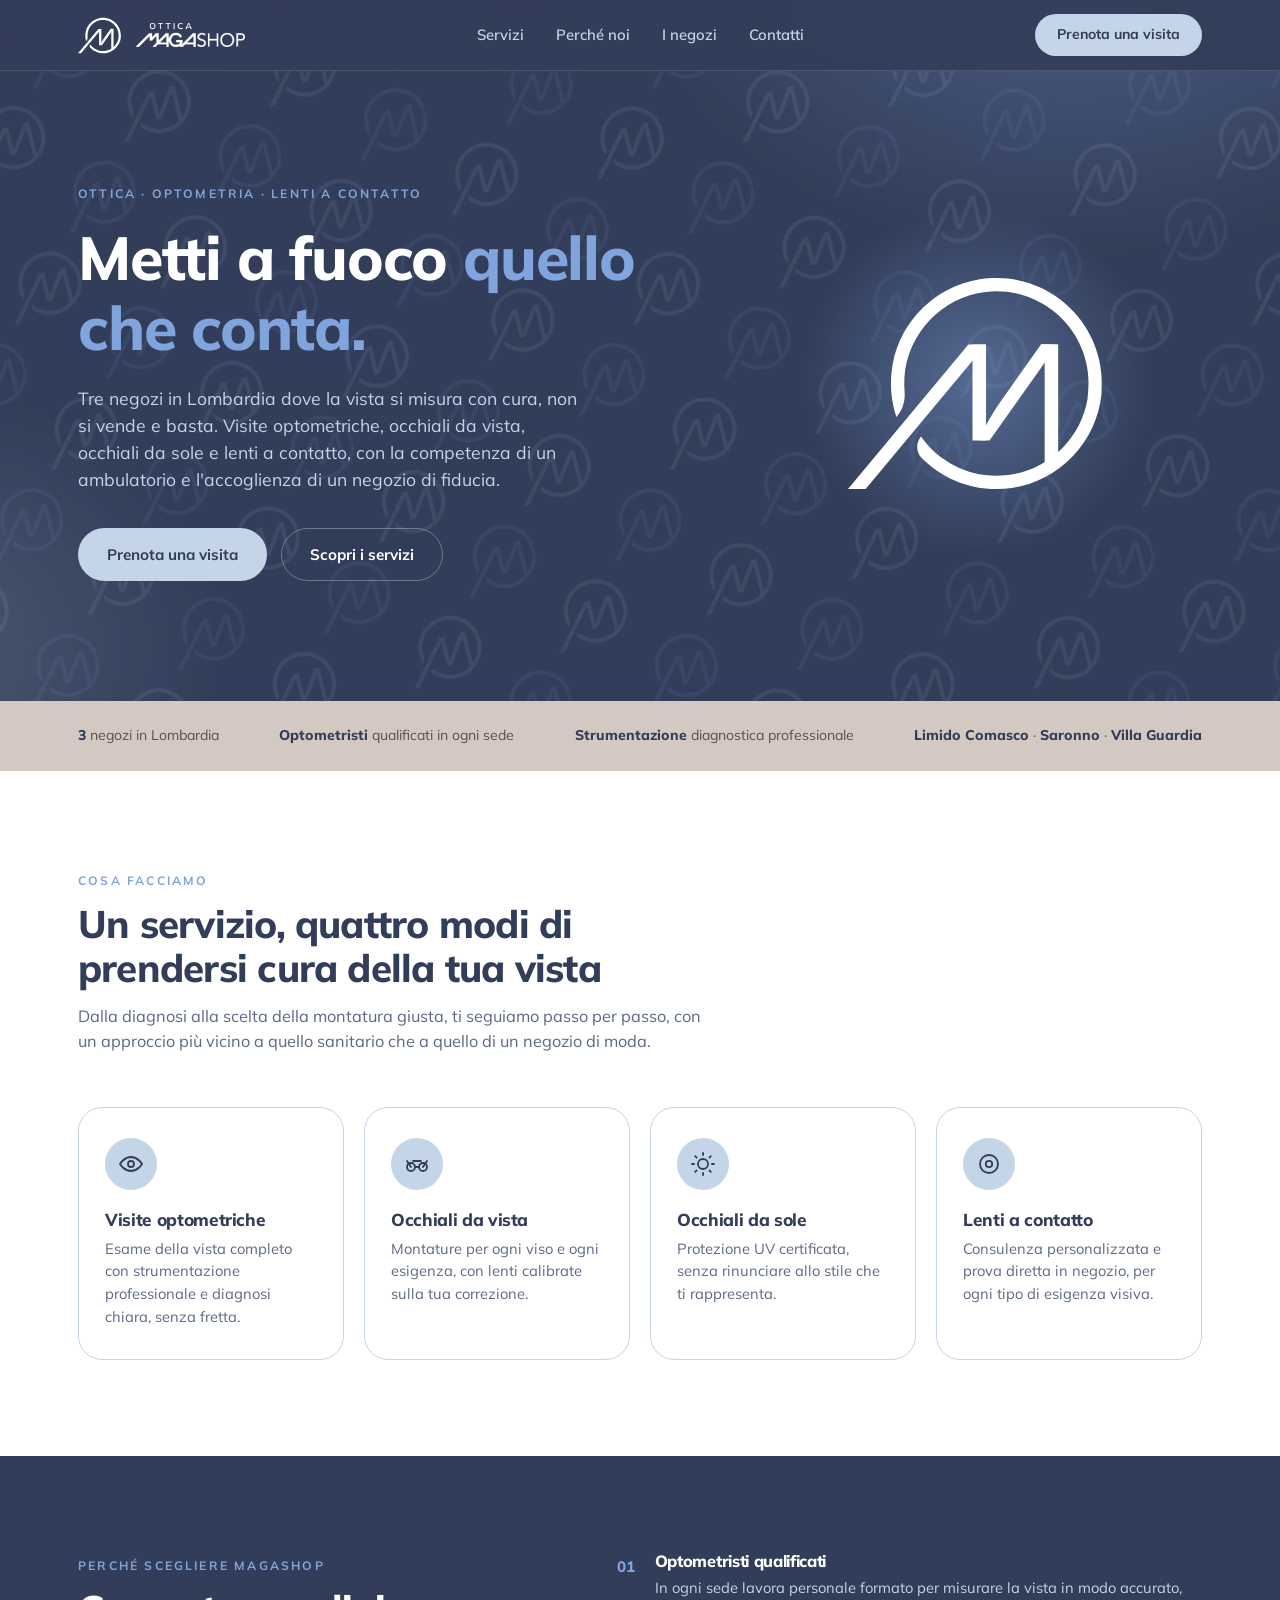
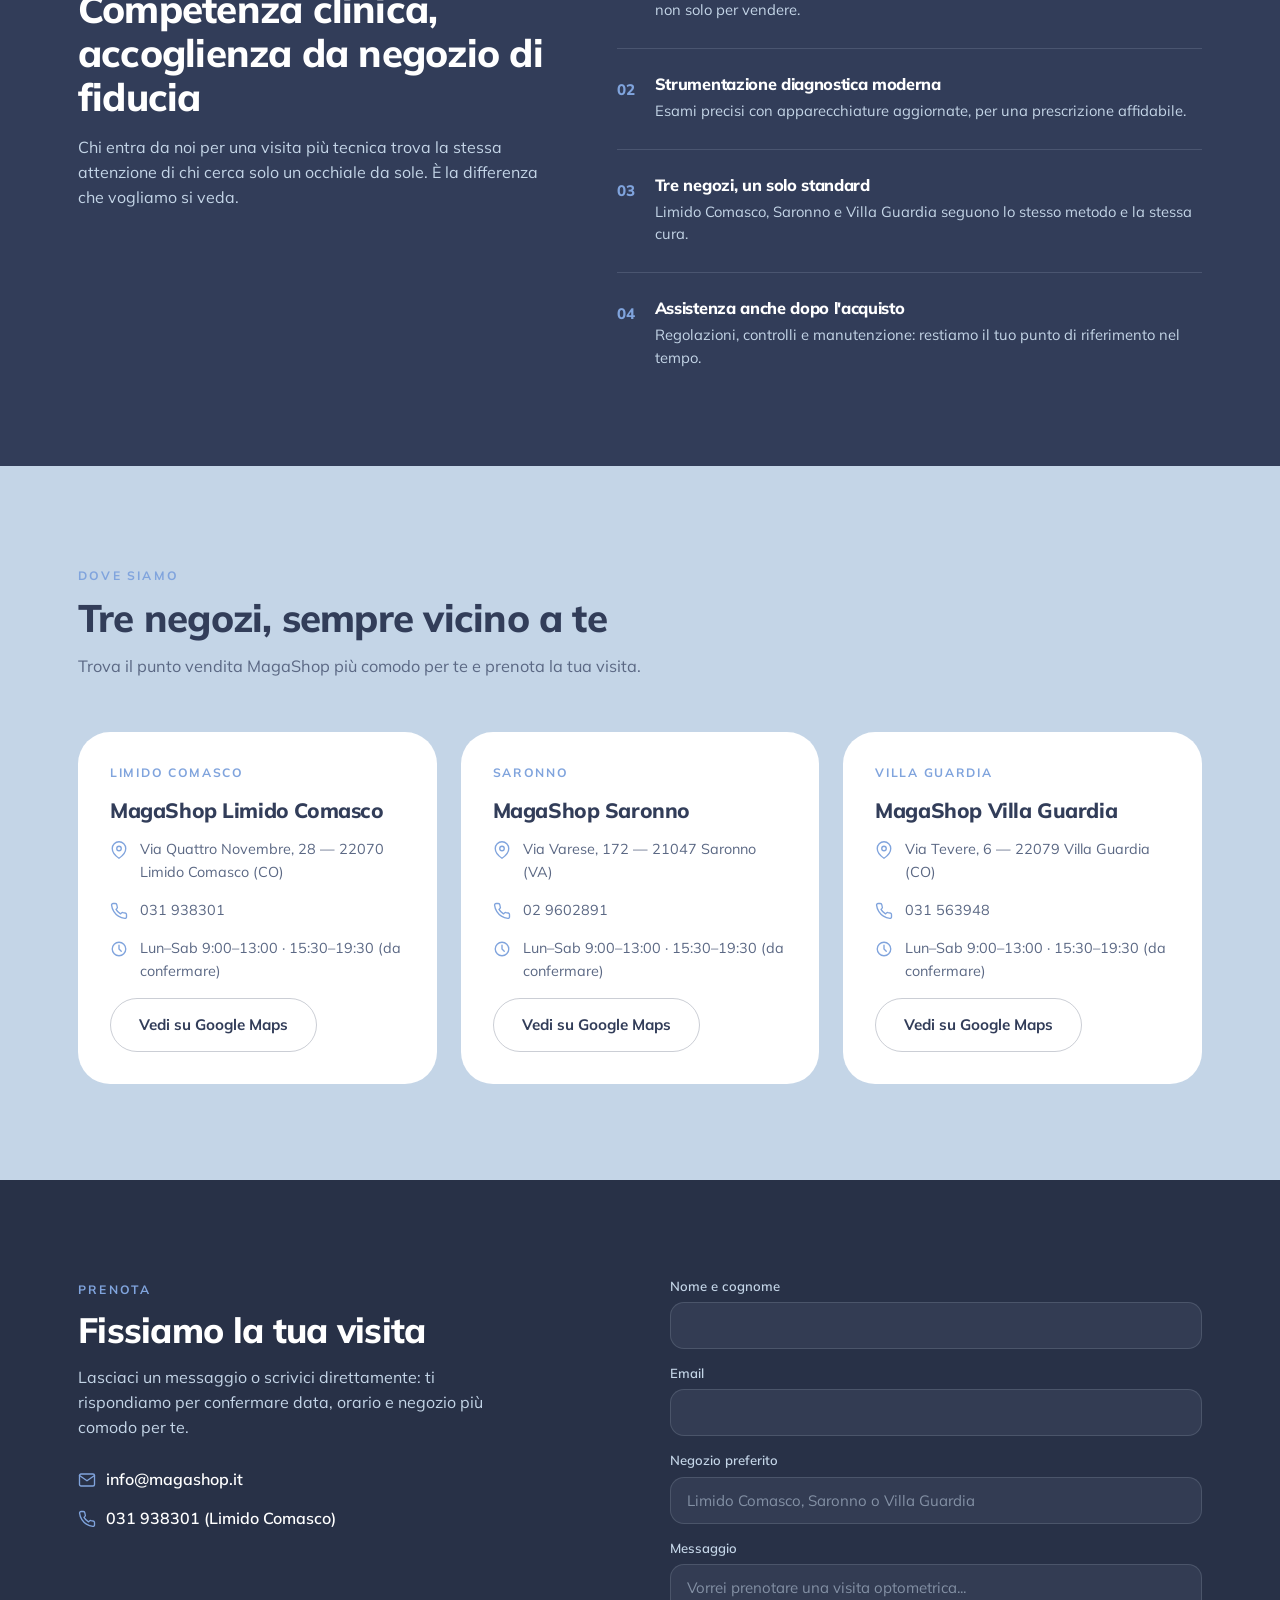
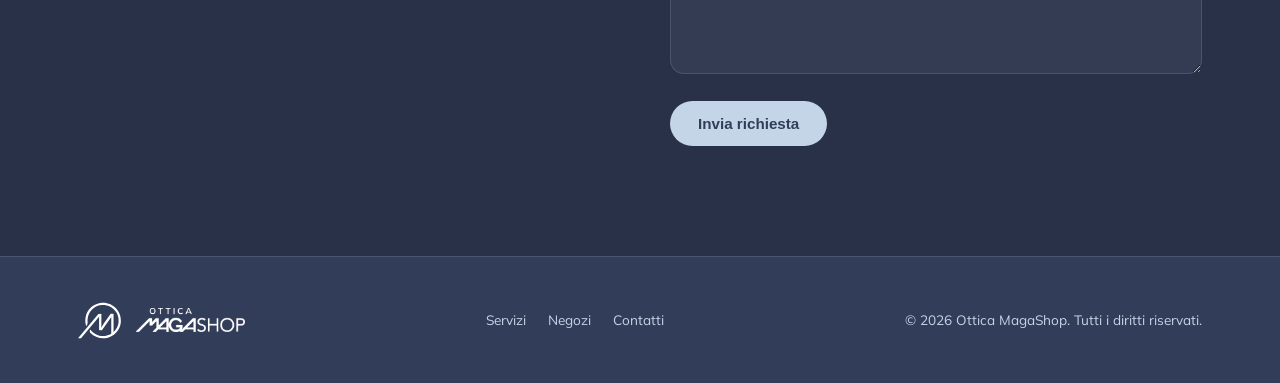
==== index.html @ 23ab65f5 "Correggi i telefoni dei negozi e punta alle schede Google I tre numeri avevano una cifra di troppo i" ====
<!DOCTYPE html>
<html lang="it">
<head>
<meta charset="UTF-8">
<meta name="viewport" content="width=device-width, initial-scale=1.0">
<title>Ottica MagaShop — Visite optometriche, occhiali, lenti a contatto</title>
<meta name="description" content="Ottica MagaShop: visite optometriche, occhiali da vista e da sole, lenti a contatto. Tre negozi in Lombardia — Limido Comasco, Saronno, Villa Guardia.">
<link rel="icon" href="assets/favicon.svg" type="image/svg+xml">
<link rel="preconnect" href="https://fonts.googleapis.com">
<link rel="preconnect" href="https://fonts.gstatic.com" crossorigin>
<link href="https://fonts.googleapis.com/css2?family=Mulish:wght@400;500;600;700;800&display=swap" rel="stylesheet">
<style>
  :root{
    /* Palette di brand — Guidelines Ottica MagaShop */
    --navy: #323D59;        /* R50  G61  B89  */
    --blue: #80A4DD;        /* R128 G164 B221 */
    --blue-soft: #C4D5E7;   /* R196 G213 B231 */
    --sand: #D3C8C2;        /* R211 G200 B194 */
    --lime: #D7F39C;        /* R215 G243 B156 — in palette, oggi non usato nel sito */
    --white: #FFFFFF;

    /* Tinte derivate dal navy, per profondità, bordi e testi secondari */
    --navy-deep: #283147;
    --navy-line: rgba(196,213,231,0.16);
    --ink-soft: #5B6884;

    --radius: 24px;
    --radius-lg: 32px;
    --maxw: 1180px;
    font-size: 16px;
  }
  *{ box-sizing:border-box; margin:0; padding:0; }
  html{ scroll-behavior:smooth; }
  body{
    background: var(--white);
    color: var(--navy);
    font-family:'Mulish', 'Avenir Next', Avenir, sans-serif;
    line-height:1.55;
    -webkit-font-smoothing:antialiased;
  }
  h1,h2,h3,h4{ font-weight:800; letter-spacing:-0.02em; line-height:1.15; }
  a{ color:inherit; text-decoration:none; }
  img{ max-width:100%; display:block; }
  .wrap{ max-width:var(--maxw); margin:0 auto; padding:0 28px; }
  .eyebrow{
    text-transform:uppercase; font-size:0.76rem; letter-spacing:0.18em;
    color:var(--blue); font-weight:700;
  }
  section{ padding:96px 0; }
  @media (max-width:720px){ section{ padding:64px 0; } }

  /* ---------- LOGO ---------- */
  .logo{ display:flex; align-items:center; gap:14px; color:var(--white); }
  .logo .mark{ width:44px; height:38px; flex-shrink:0; }
  .logo .wordmark{ height:24px; width:auto; }
  @media (max-width:520px){
    .logo .mark{ width:36px; height:31px; }
    .logo .wordmark{ height:19px; }
  }

  /* ---------- HEADER ---------- */
  header{
    position:fixed; top:0; left:0; right:0; z-index:50;
    background:rgba(50,61,89,0.92); backdrop-filter:blur(12px);
    border-bottom:1px solid var(--navy-line);
  }
  .nav{ display:flex; align-items:center; justify-content:space-between; gap:20px; padding:14px 28px; max-width:var(--maxw); margin:0 auto; }
  nav.links{ display:flex; gap:32px; }
  nav.links a{ color:var(--blue-soft); font-size:0.93rem; font-weight:600; transition:color .2s; }
  nav.links a:hover{ color:var(--white); }
  .nav-cta{
    background:var(--blue-soft); color:var(--navy); padding:10px 22px; border-radius:999px;
    font-weight:700; font-size:0.88rem; white-space:nowrap;
    transition:transform .15s, background .2s;
  }
  .nav-cta:hover{ background:var(--white); transform:translateY(-1px); }
  @media (max-width:880px){ nav.links{ display:none; } }
  @media (max-width:420px){ .nav-cta{ padding:9px 16px; font-size:0.82rem; } }

  /* ---------- HERO ---------- */
  .hero{
    background:
      radial-gradient(ellipse 720px 520px at 84% -10%, rgba(128,164,221,0.35), transparent 62%),
      radial-gradient(ellipse 520px 420px at -8% 92%, rgba(196,213,231,0.18), transparent 62%),
      var(--navy);
    color:var(--white);
    padding:180px 0 120px;
    position:relative;
    overflow:hidden;
  }
  /* pattern del marchio, come da tavola "Immagine coordinata" */
  .hero-pattern{
    position:absolute; inset:-20%; width:140%; height:140%;
    opacity:0.09; pointer-events:none;
  }
  .hero .wrap{ position:relative; z-index:2; }
  .hero-grid{ display:grid; grid-template-columns:1.1fr 0.8fr; gap:60px; align-items:center; }
  @media (max-width:900px){ .hero-grid{ grid-template-columns:1fr; } }
  .hero h1{
    font-size:clamp(2.4rem, 5vw, 3.8rem);
    margin:18px 0 22px;
    filter: blur(9px); opacity:0;
    animation: focusIn 1.35s cubic-bezier(.2,.7,.3,1) forwards;
    animation-delay:.15s;
  }
  .hero h1 em{ color:var(--blue); font-style:normal; }
  @keyframes focusIn{
    0%{ filter:blur(9px); opacity:0; transform:translateY(8px); }
    100%{ filter:blur(0); opacity:1; transform:translateY(0); }
  }
  .hero p.lead{
    color:var(--blue-soft); font-size:1.1rem; max-width:46ch; margin-bottom:34px;
    opacity:0; animation:riseIn .8s ease forwards; animation-delay:.9s;
  }
  .hero-actions{ display:flex; gap:14px; flex-wrap:wrap; opacity:0; animation:riseIn .8s ease forwards; animation-delay:1.1s; }
  @keyframes riseIn{ from{opacity:0; transform:translateY(10px);} to{opacity:1; transform:translateY(0);} }
  .btn{
    display:inline-flex; align-items:center; justify-content:center; gap:8px;
    padding:14px 28px; border-radius:999px; font-weight:700; font-size:0.95rem;
    transition:transform .15s, background .2s, border-color .2s, color .2s;
    border:1px solid transparent; cursor:pointer;
  }
  .btn-primary{ background:var(--blue-soft); color:var(--navy); }
  .btn-primary:hover{ background:var(--white); transform:translateY(-2px); }
  .btn-ghost{ border-color:rgba(196,213,231,0.4); color:var(--white); }
  .btn-ghost:hover{ border-color:var(--blue-soft); color:var(--blue-soft); }
  .btn-navy{ border-color:rgba(50,61,89,0.25); color:var(--navy); }
  .btn-navy:hover{ background:var(--navy); border-color:var(--navy); color:var(--white); }

  /* marchio decorativo dell'hero: nessun effetto sul logo, il bagliore sta dietro */
  .hero-mark{ position:relative; display:flex; align-items:center; justify-content:center; }
  .hero-mark::before{
    content:''; position:absolute; width:82%; aspect-ratio:1; border-radius:50%;
    background:radial-gradient(circle, rgba(128,164,221,0.45), transparent 68%);
  }
  .hero-mark .mark{ position:relative; width:64%; max-width:260px; height:auto; color:var(--white); }
  @media (max-width:900px){ .hero-mark{ display:none; } }

  /* ---------- TRUST STRIP ---------- */
  .trust-strip{ background:var(--sand); color:var(--navy); padding:24px 0; }
  .trust-strip .wrap{ display:flex; flex-wrap:wrap; gap:28px; justify-content:space-between; font-size:0.88rem; color:#5A5049; }
  .trust-strip strong{ color:var(--navy); font-weight:800; }

  /* ---------- SERVIZI ---------- */
  .servizi{ background:var(--white); }
  .section-head{ max-width:640px; margin-bottom:52px; }
  .section-head h2{ font-size:clamp(1.8rem,3vw,2.4rem); margin-top:10px; }
  .section-head p{ color:var(--ink-soft); margin-top:14px; font-size:1.02rem; }
  .card-grid{ display:grid; grid-template-columns:repeat(4,1fr); gap:20px; }
  @media (max-width:980px){ .card-grid{ grid-template-columns:repeat(2,1fr); } }
  @media (max-width:560px){ .card-grid{ grid-template-columns:1fr; } }
  .service-card{
    background:var(--white); border:1px solid var(--blue-soft); border-radius:var(--radius);
    padding:30px 26px; transition:transform .2s, box-shadow .2s, border-color .2s;
  }
  .service-card:hover{ transform:translateY(-4px); box-shadow:0 22px 44px -22px rgba(50,61,89,0.35); border-color:var(--blue); }
  .service-icon{
    width:52px; height:52px; border-radius:999px; background:var(--blue-soft);
    display:flex; align-items:center; justify-content:center; margin-bottom:20px;
  }
  .service-icon svg{ width:24px; height:24px; stroke:var(--navy); }
  .service-card h3{ font-size:1.08rem; margin-bottom:8px; }
  .service-card p{ font-size:0.92rem; color:var(--ink-soft); }

  /* ---------- PERCHÉ NOI ---------- */
  .perche{ background:var(--navy); color:var(--white); }
  .perche-grid{ display:grid; grid-template-columns:0.9fr 1.1fr; gap:60px; align-items:start; }
  @media (max-width:900px){ .perche-grid{ grid-template-columns:1fr; gap:40px; } }
  .perche h2{ font-size:clamp(1.8rem,3vw,2.4rem); margin-top:10px; }
  .perche .intro p{ color:var(--blue-soft); margin-top:16px; max-width:46ch; }
  .point-list{ display:flex; flex-direction:column; gap:26px; }
  .point{ display:flex; gap:20px; align-items:flex-start; padding-bottom:26px; border-bottom:1px solid var(--navy-line); }
  .point:last-child{ border-bottom:none; padding-bottom:0; }
  .point-num{ color:var(--blue); font-weight:800; font-size:0.95rem; padding-top:3px; }
  .point h4{ font-size:1.02rem; margin-bottom:6px; }
  .point p{ color:var(--blue-soft); font-size:0.92rem; }

  /* ---------- NEGOZI ---------- */
  .negozi{ background:var(--blue-soft); }
  .store-grid{ display:grid; grid-template-columns:repeat(3,1fr); gap:24px; }
  @media (max-width:940px){ .store-grid{ grid-template-columns:1fr; } }
  .store-card{
    background:var(--white); border-radius:var(--radius-lg);
    padding:32px; display:flex; flex-direction:column; gap:16px;
  }
  .store-card .tag{ color:var(--blue); font-size:0.76rem; text-transform:uppercase; letter-spacing:0.14em; font-weight:700; }
  .store-card h3{ font-size:1.3rem; }
  .store-line{ display:flex; gap:12px; font-size:0.9rem; color:var(--ink-soft); }
  .store-line svg{ width:18px; height:18px; stroke:var(--blue); flex-shrink:0; margin-top:3px; }
  .store-line a{ transition:color .2s; }
  .store-line a:hover{ color:var(--navy); }
  .store-card .btn{ margin-top:auto; align-self:flex-start; }

  /* ---------- CONTATTI ---------- */
  .contatti{ background:var(--navy-deep); color:var(--white); }
  .contatti-grid{ display:grid; grid-template-columns:1fr 1fr; gap:60px; align-items:start; }
  @media (max-width:900px){ .contatti-grid{ grid-template-columns:1fr; gap:40px; } }
  .contatti h2{ font-size:clamp(1.8rem,3vw,2.2rem); margin-top:10px; }
  .contatti p.lead{ color:var(--blue-soft); margin-top:14px; max-width:44ch; }
  .contact-info{ margin-top:28px; display:flex; flex-direction:column; gap:14px; }
  .contact-info a{ color:var(--white); font-weight:600; display:flex; gap:10px; align-items:center; transition:color .2s; }
  .contact-info a:hover{ color:var(--blue); }
  .contact-info svg{ width:18px; height:18px; stroke:var(--blue); flex-shrink:0; }
  form{ display:flex; flex-direction:column; gap:14px; }
  .field label{ display:block; font-size:0.82rem; color:var(--blue-soft); margin-bottom:6px; font-weight:600; }
  .field input, .field textarea{
    width:100%; background:rgba(196,213,231,0.07); border:1px solid var(--navy-line); color:var(--white);
    padding:13px 16px; border-radius:14px; font-family:inherit; font-size:0.94rem;
  }
  .field input::placeholder, .field textarea::placeholder{ color:rgba(196,213,231,0.55); }
  .field input:focus, .field textarea:focus{ outline:2px solid var(--blue); outline-offset:1px; border-color:transparent; }
  .field textarea{ resize:vertical; min-height:110px; }
  form .btn-primary{ margin-top:6px; align-self:flex-start; border:none; }
  .form-msg{ font-size:0.85rem; color:var(--blue-soft); font-weight:600; }

  /* ---------- FOOTER ---------- */
  footer{ background:var(--navy); color:var(--blue-soft); padding:44px 0; border-top:1px solid var(--navy-line); }
  .foot-grid{ display:flex; flex-wrap:wrap; justify-content:space-between; gap:24px; align-items:center; font-size:0.85rem; }
  .foot-links{ display:flex; gap:22px; }
  .foot-links a:hover{ color:var(--white); }

  /* reveal on scroll */
  .reveal{ opacity:0; transform:translateY(18px); transition:opacity .7s ease, transform .7s ease; }
  .reveal.in{ opacity:1; transform:translateY(0); }

  @media (prefers-reduced-motion: reduce){
    .hero h1, .hero p.lead, .hero-actions{ animation:none !important; opacity:1 !important; filter:none !important; }
    .reveal{ opacity:1; transform:none; transition:none; }
  }
</style>
</head>
<body>

<!-- Pittogramma del marchio: definito una volta, riusato con <use> -->
<svg width="0" height="0" style="position:absolute" aria-hidden="true" focusable="false">
  <symbol id="maga-mark" viewBox="0 0 222.47 192.53">
    <path d="M168.28 65.38H179.86V170.98H168.28Z"/>
    <path d="M106.53 65.38H118.12V147.66H106.53Z"/>
    <path d="M111.9 147.41L121.11 147.66L179.33 65.38L165.38 65.13L130.43 114.53C123.14 124.82 116.93 135.84 111.9 147.41Z"/>
    <path d="M118.12 65.39L15.1 189.19L0.0 189.19L103.02 65.39L118.12 65.39Z"/>
    <path d="M111.64 9.9C74.85 16.01 45.04 45.32 38.31 82.0C35.36 98.06 36.73 113.52 41.41 127.5L42.31 126.42C47.12 120.65 49.05 113.17 48.41 105.68C48.07 101.81 48.02 97.86 48.28 93.83C50.64 56.26 80.37 24.75 117.77 20.47C169.75 14.51 213.29 59.4 204.99 111.75C199.88 143.96 174.41 170.31 142.37 176.37C109.57 182.58 79.39 168.34 62.45 144.2C57.99 149.59 58.14 157.61 63.08 162.57C82.26 181.87 110.13 192.53 140.22 188.25C180.9 182.47 213.06 148.54 216.92 107.63C222.47 48.78 171.18 0.0 111.64 9.9Z"/>
  </symbol>
</svg>

<header>
  <div class="nav">
    <a href="#top" class="logo" aria-label="Ottica MagaShop, torna in cima">
      <svg class="mark" viewBox="0 0 222.47 192.53" fill="currentColor" aria-hidden="true"><use href="#maga-mark"/></svg>
      <img class="wordmark" src="assets/magashop-wordmark.png" alt="Ottica MagaShop" width="660" height="145">
    </a>
    <nav class="links">
      <a href="#servizi">Servizi</a>
      <a href="#perche">Perché noi</a>
      <a href="#negozi">I negozi</a>
      <a href="#contatti">Contatti</a>
    </nav>
    <a href="#contatti" class="nav-cta">Prenota una visita</a>
  </div>
</header>

<main id="top">

  <!-- HERO -->
  <section class="hero">
    <svg class="hero-pattern" aria-hidden="true" focusable="false">
      <defs>
        <pattern id="maga-pattern" width="150" height="150" patternUnits="userSpaceOnUse" patternTransform="rotate(-14)">
          <use href="#maga-mark" x="0" y="0" width="78" height="67.5" fill="#C4D5E7"/>
          <use href="#maga-mark" x="75" y="75" width="78" height="67.5" fill="#80A4DD"/>
        </pattern>
      </defs>
      <rect width="100%" height="100%" fill="url(#maga-pattern)"/>
    </svg>
    <div class="wrap hero-grid">
      <div>
        <span class="eyebrow">Ottica · Optometria · Lenti a contatto</span>
        <h1>Metti a fuoco <em>quello che conta.</em></h1>
        <p class="lead">Tre negozi in Lombardia dove la vista si misura con cura, non si vende e basta. Visite optometriche, occhiali da vista, occhiali da sole e lenti a contatto, con la competenza di un ambulatorio e l'accoglienza di un negozio di fiducia.</p>
        <div class="hero-actions">
          <a href="#contatti" class="btn btn-primary">Prenota una visita</a>
          <a href="#servizi" class="btn btn-ghost">Scopri i servizi</a>
        </div>
      </div>
      <div class="hero-mark" aria-hidden="true">
        <svg class="mark" viewBox="0 0 222.47 192.53" fill="currentColor"><use href="#maga-mark"/></svg>
      </div>
    </div>
  </section>

  <div class="trust-strip">
    <div class="wrap">
      <span><strong>3</strong> negozi in Lombardia</span>
      <span><strong>Optometristi</strong> qualificati in ogni sede</span>
      <span><strong>Strumentazione</strong> diagnostica professionale</span>
      <span><strong>Limido Comasco</strong> · <strong>Saronno</strong> · <strong>Villa Guardia</strong></span>
    </div>
  </div>

  <!-- SERVIZI -->
  <section class="servizi" id="servizi">
    <div class="wrap">
      <div class="section-head reveal">
        <span class="eyebrow">Cosa facciamo</span>
        <h2>Un servizio, quattro modi di prendersi cura della tua vista</h2>
        <p>Dalla diagnosi alla scelta della montatura giusta, ti seguiamo passo per passo, con un approccio più vicino a quello sanitario che a quello di un negozio di moda.</p>
      </div>
      <div class="card-grid">
        <div class="service-card reveal">
          <div class="service-icon"><svg viewBox="0 0 24 24" fill="none" stroke-width="1.8" stroke-linecap="round" stroke-linejoin="round"><path d="M1 12s4-7 11-7 11 7 11 7-4 7-11 7-11-7-11-7z"/><circle cx="12" cy="12" r="3"/></svg></div>
          <h3>Visite optometriche</h3>
          <p>Esame della vista completo con strumentazione professionale e diagnosi chiara, senza fretta.</p>
        </div>
        <div class="service-card reveal">
          <div class="service-icon"><svg viewBox="0 0 24 24" fill="none" stroke-width="1.8" stroke-linecap="round" stroke-linejoin="round"><circle cx="6" cy="15" r="4"/><circle cx="18" cy="15" r="4"/><path d="M10 15h4M2 9l4 6M22 9l-4 6M8 9h8"/></svg></div>
          <h3>Occhiali da vista</h3>
          <p>Montature per ogni viso e ogni esigenza, con lenti calibrate sulla tua correzione.</p>
        </div>
        <div class="service-card reveal">
          <div class="service-icon"><svg viewBox="0 0 24 24" fill="none" stroke-width="1.8" stroke-linecap="round" stroke-linejoin="round"><circle cx="12" cy="12" r="5"/><path d="M12 1v2M12 21v2M4.2 4.2l1.4 1.4M18.4 18.4l1.4 1.4M1 12h2M21 12h2M4.2 19.8l1.4-1.4M18.4 5.6l1.4-1.4"/></svg></div>
          <h3>Occhiali da sole</h3>
          <p>Protezione UV certificata, senza rinunciare allo stile che ti rappresenta.</p>
        </div>
        <div class="service-card reveal">
          <div class="service-icon"><svg viewBox="0 0 24 24" fill="none" stroke-width="1.8" stroke-linecap="round" stroke-linejoin="round"><circle cx="12" cy="12" r="9"/><circle cx="12" cy="12" r="3.2"/></svg></div>
          <h3>Lenti a contatto</h3>
          <p>Consulenza personalizzata e prova diretta in negozio, per ogni tipo di esigenza visiva.</p>
        </div>
      </div>
    </div>
  </section>

  <!-- PERCHÉ NOI -->
  <section class="perche" id="perche">
    <div class="wrap perche-grid">
      <div class="intro reveal">
        <span class="eyebrow">Perché scegliere MagaShop</span>
        <h2>Competenza clinica, accoglienza da negozio di fiducia</h2>
        <p>Chi entra da noi per una visita più tecnica trova la stessa attenzione di chi cerca solo un occhiale da sole. È la differenza che vogliamo si veda.</p>
      </div>
      <div class="point-list reveal">
        <div class="point">
          <span class="point-num">01</span>
          <div><h4>Optometristi qualificati</h4><p>In ogni sede lavora personale formato per misurare la vista in modo accurato, non solo per vendere.</p></div>
        </div>
        <div class="point">
          <span class="point-num">02</span>
          <div><h4>Strumentazione diagnostica moderna</h4><p>Esami precisi con apparecchiature aggiornate, per una prescrizione affidabile.</p></div>
        </div>
        <div class="point">
          <span class="point-num">03</span>
          <div><h4>Tre negozi, un solo standard</h4><p>Limido Comasco, Saronno e Villa Guardia seguono lo stesso metodo e la stessa cura.</p></div>
        </div>
        <div class="point">
          <span class="point-num">04</span>
          <div><h4>Assistenza anche dopo l'acquisto</h4><p>Regolazioni, controlli e manutenzione: restiamo il tuo punto di riferimento nel tempo.</p></div>
        </div>
      </div>
    </div>
  </section>

  <!-- NEGOZI -->
  <section class="negozi" id="negozi">
    <div class="wrap">
      <div class="section-head reveal">
        <span class="eyebrow">Dove siamo</span>
        <h2>Tre negozi, sempre vicino a te</h2>
        <p>Trova il punto vendita MagaShop più comodo per te e prenota la tua visita.</p>
      </div>
      <div class="store-grid">

        <div class="store-card reveal">
          <span class="tag">Limido Comasco</span>
          <h3>MagaShop Limido Comasco</h3>
          <div class="store-line">
            <svg viewBox="0 0 24 24" fill="none" stroke-width="1.8" stroke-linecap="round" stroke-linejoin="round"><path d="M21 10c0 7-9 13-9 13s-9-6-9-13a9 9 0 0 1 18 0z"/><circle cx="12" cy="10" r="3"/></svg>
            <span>Via Quattro Novembre, 28 — 22070 Limido Comasco (CO)</span>
          </div>
          <div class="store-line">
            <svg viewBox="0 0 24 24" fill="none" stroke-width="1.8" stroke-linecap="round" stroke-linejoin="round"><path d="M22 16.9v3a2 2 0 0 1-2.2 2 19.8 19.8 0 0 1-8.6-3.1 19.5 19.5 0 0 1-6-6 19.8 19.8 0 0 1-3.1-8.7A2 2 0 0 1 4.1 2h3a2 2 0 0 1 2 1.7c.1.9.3 1.8.6 2.7a2 2 0 0 1-.4 2.1L8 9.9a16 16 0 0 0 6 6l1.4-1.4a2 2 0 0 1 2.1-.4c.9.3 1.8.5 2.7.6a2 2 0 0 1 1.8 2z"/></svg>
            <a href="tel:+39031938301">031 938301</a>
          </div>
          <div class="store-line">
            <svg viewBox="0 0 24 24" fill="none" stroke-width="1.8" stroke-linecap="round" stroke-linejoin="round"><circle cx="12" cy="12" r="9"/><path d="M12 7v5l3 3"/></svg>
            <span>Lun–Sab 9:00–13:00 · 15:30–19:30 (da confermare)</span>
          </div>
          <a href="https://www.google.com/maps/search/?api=1&query=Ottica+MagaShop+Via+Quattro+Novembre+28+Limido+Comasco" target="_blank" rel="noopener" class="btn btn-navy">Vedi su Google Maps</a>
        </div>

        <div class="store-card reveal">
          <span class="tag">Saronno</span>
          <h3>MagaShop Saronno</h3>
          <div class="store-line">
            <svg viewBox="0 0 24 24" fill="none" stroke-width="1.8" stroke-linecap="round" stroke-linejoin="round"><path d="M21 10c0 7-9 13-9 13s-9-6-9-13a9 9 0 0 1 18 0z"/><circle cx="12" cy="10" r="3"/></svg>
            <span>Via Varese, 172 — 21047 Saronno (VA)</span>
          </div>
          <div class="store-line">
            <svg viewBox="0 0 24 24" fill="none" stroke-width="1.8" stroke-linecap="round" stroke-linejoin="round"><path d="M22 16.9v3a2 2 0 0 1-2.2 2 19.8 19.8 0 0 1-8.6-3.1 19.5 19.5 0 0 1-6-6 19.8 19.8 0 0 1-3.1-8.7A2 2 0 0 1 4.1 2h3a2 2 0 0 1 2 1.7c.1.9.3 1.8.6 2.7a2 2 0 0 1-.4 2.1L8 9.9a16 16 0 0 0 6 6l1.4-1.4a2 2 0 0 1 2.1-.4c.9.3 1.8.5 2.7.6a2 2 0 0 1 1.8 2z"/></svg>
            <a href="tel:+39029602891">02 9602891</a>
          </div>
          <div class="store-line">
            <svg viewBox="0 0 24 24" fill="none" stroke-width="1.8" stroke-linecap="round" stroke-linejoin="round"><circle cx="12" cy="12" r="9"/><path d="M12 7v5l3 3"/></svg>
            <span>Lun–Sab 9:00–13:00 · 15:30–19:30 (da confermare)</span>
          </div>
          <a href="https://www.google.com/maps/search/?api=1&query=Ottica+MagaShop+Via+Varese+172+Saronno" target="_blank" rel="noopener" class="btn btn-navy">Vedi su Google Maps</a>
        </div>

        <div class="store-card reveal">
          <span class="tag">Villa Guardia</span>
          <h3>MagaShop Villa Guardia</h3>
          <div class="store-line">
            <svg viewBox="0 0 24 24" fill="none" stroke-width="1.8" stroke-linecap="round" stroke-linejoin="round"><path d="M21 10c0 7-9 13-9 13s-9-6-9-13a9 9 0 0 1 18 0z"/><circle cx="12" cy="10" r="3"/></svg>
            <span>Via Tevere, 6 — 22079 Villa Guardia (CO)</span>
          </div>
          <div class="store-line">
            <svg viewBox="0 0 24 24" fill="none" stroke-width="1.8" stroke-linecap="round" stroke-linejoin="round"><path d="M22 16.9v3a2 2 0 0 1-2.2 2 19.8 19.8 0 0 1-8.6-3.1 19.5 19.5 0 0 1-6-6 19.8 19.8 0 0 1-3.1-8.7A2 2 0 0 1 4.1 2h3a2 2 0 0 1 2 1.7c.1.9.3 1.8.6 2.7a2 2 0 0 1-.4 2.1L8 9.9a16 16 0 0 0 6 6l1.4-1.4a2 2 0 0 1 2.1-.4c.9.3 1.8.5 2.7.6a2 2 0 0 1 1.8 2z"/></svg>
            <a href="tel:+39031563948">031 563948</a>
          </div>
          <div class="store-line">
            <svg viewBox="0 0 24 24" fill="none" stroke-width="1.8" stroke-linecap="round" stroke-linejoin="round"><circle cx="12" cy="12" r="9"/><path d="M12 7v5l3 3"/></svg>
            <span>Lun–Sab 9:00–13:00 · 15:30–19:30 (da confermare)</span>
          </div>
          <a href="https://www.google.com/maps/search/?api=1&query=Ottica+MagaShop+Via+Tevere+6+Villa+Guardia" target="_blank" rel="noopener" class="btn btn-navy">Vedi su Google Maps</a>
        </div>

      </div>
    </div>
  </section>

  <!-- CONTATTI -->
  <section class="contatti" id="contatti">
    <div class="wrap contatti-grid">
      <div class="reveal">
        <span class="eyebrow">Prenota</span>
        <h2>Fissiamo la tua visita</h2>
        <p class="lead">Lasciaci un messaggio o scrivici direttamente: ti rispondiamo per confermare data, orario e negozio più comodo per te.</p>
        <div class="contact-info">
          <a href="mailto:info@magashop.it"><svg viewBox="0 0 24 24" fill="none" stroke-width="1.8" stroke-linecap="round" stroke-linejoin="round"><rect x="2" y="4" width="20" height="16" rx="2"/><path d="m22 6-10 7L2 6"/></svg> info@magashop.it</a>
          <a href="tel:+39031938301"><svg viewBox="0 0 24 24" fill="none" stroke-width="1.8" stroke-linecap="round" stroke-linejoin="round"><path d="M22 16.9v3a2 2 0 0 1-2.2 2 19.8 19.8 0 0 1-8.6-3.1 19.5 19.5 0 0 1-6-6 19.8 19.8 0 0 1-3.1-8.7A2 2 0 0 1 4.1 2h3a2 2 0 0 1 2 1.7c.1.9.3 1.8.6 2.7a2 2 0 0 1-.4 2.1L8 9.9a16 16 0 0 0 6 6l1.4-1.4a2 2 0 0 1 2.1-.4c.9.3 1.8.5 2.7.6a2 2 0 0 1 1.8 2z"/></svg> 031 938301 (Limido Comasco)</a>
        </div>
      </div>
      <form class="reveal" onsubmit="event.preventDefault(); this.querySelector('.form-msg').textContent='Grazie! Ti contatteremo al più presto.';">
        <div class="field">
          <label for="nome">Nome e cognome</label>
          <input id="nome" name="nome" type="text" required>
        </div>
        <div class="field">
          <label for="email">Email</label>
          <input id="email" name="email" type="email" required>
        </div>
        <div class="field">
          <label for="negozio">Negozio preferito</label>
          <input id="negozio" name="negozio" type="text" placeholder="Limido Comasco, Saronno o Villa Guardia">
        </div>
        <div class="field">
          <label for="messaggio">Messaggio</label>
          <textarea id="messaggio" name="messaggio" placeholder="Vorrei prenotare una visita optometrica..."></textarea>
        </div>
        <button type="submit" class="btn btn-primary">Invia richiesta</button>
        <p class="form-msg"></p>
      </form>
    </div>
  </section>

</main>

<footer>
  <div class="wrap foot-grid">
    <a href="#top" class="logo" aria-label="Ottica MagaShop, torna in cima">
      <svg class="mark" viewBox="0 0 222.47 192.53" fill="currentColor" aria-hidden="true"><use href="#maga-mark"/></svg>
      <img class="wordmark" src="assets/magashop-wordmark.png" alt="Ottica MagaShop" width="660" height="145">
    </a>
    <div class="foot-links">
      <a href="#servizi">Servizi</a>
      <a href="#negozi">Negozi</a>
      <a href="#contatti">Contatti</a>
    </div>
    <span>&copy; 2026 Ottica MagaShop. Tutti i diritti riservati.</span>
  </div>
</footer>

<script>
  const revealEls = document.querySelectorAll('.reveal');
  const io = new IntersectionObserver((entries) => {
    entries.forEach(e => { if (e.isIntersecting) { e.target.classList.add('in'); io.unobserve(e.target); } });
  }, { threshold: 0.15 });
  revealEls.forEach(el => io.observe(el));
</script>

</body>
</html>
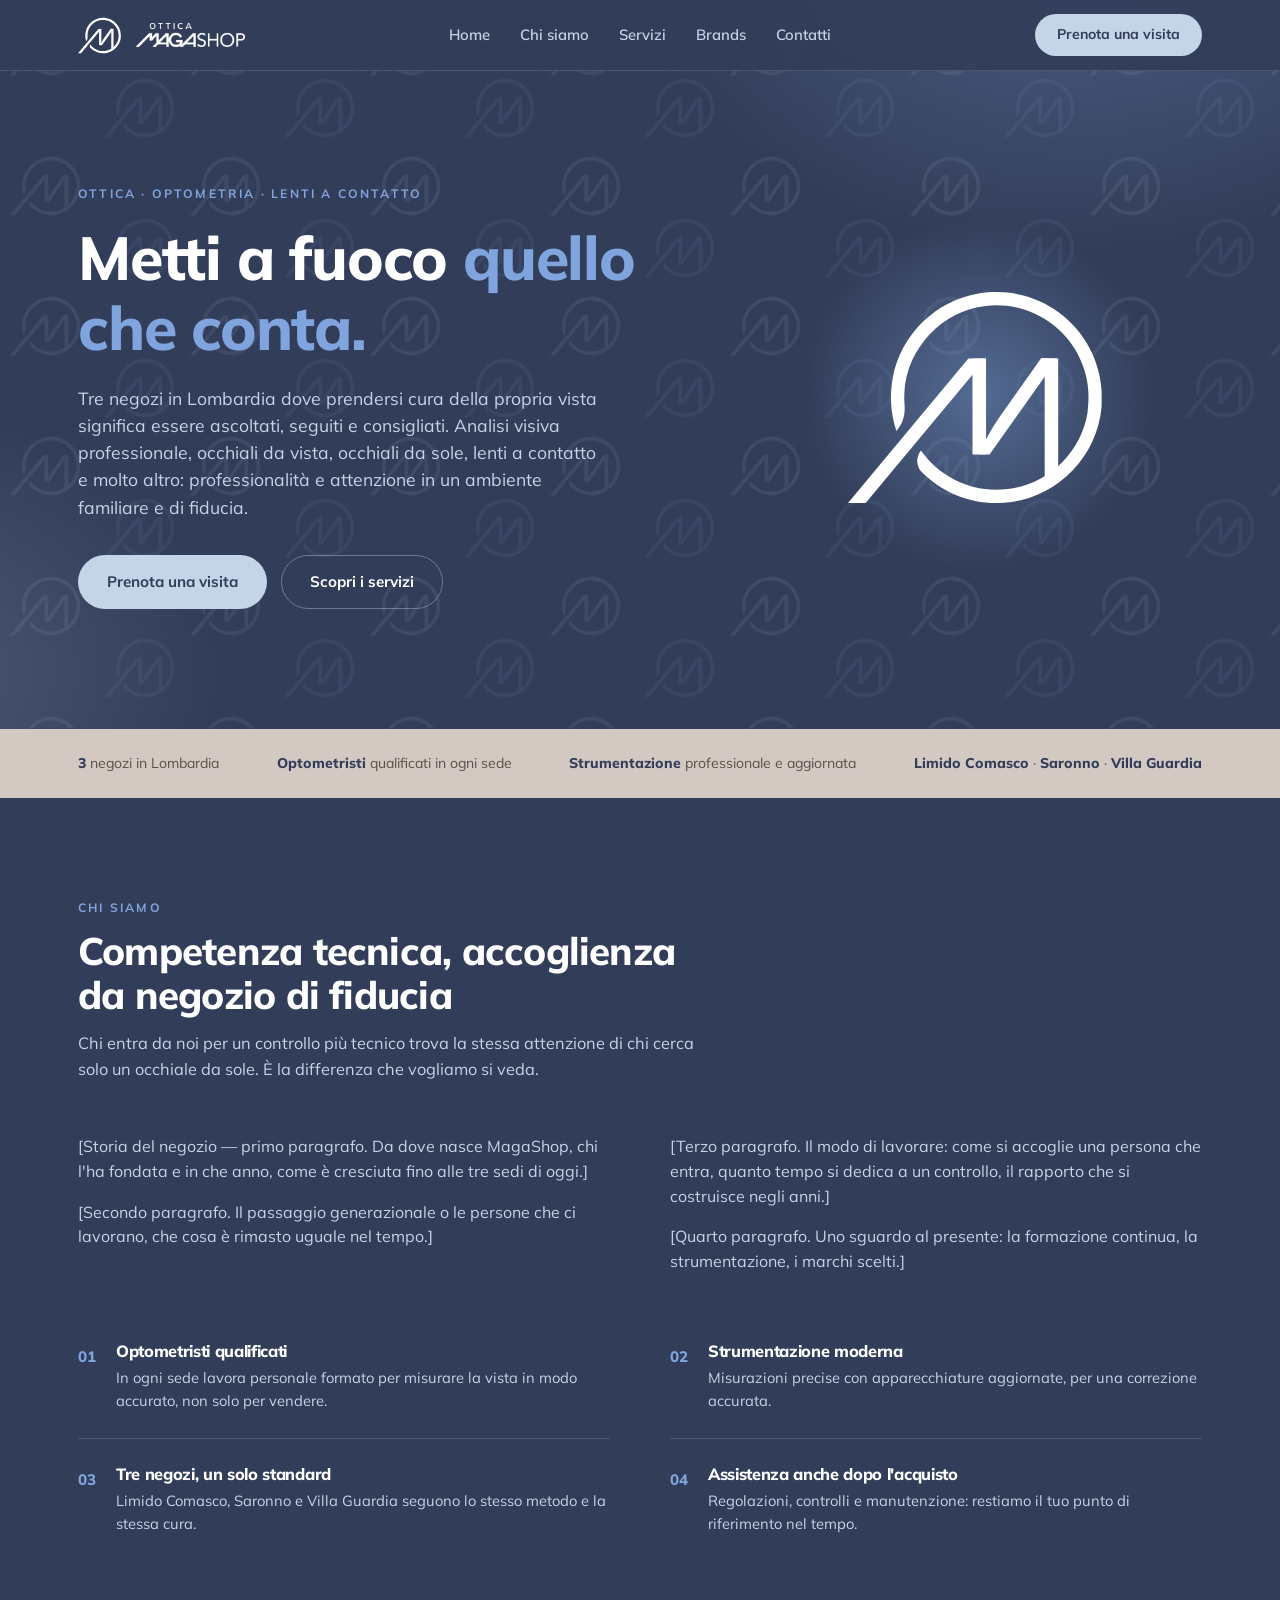
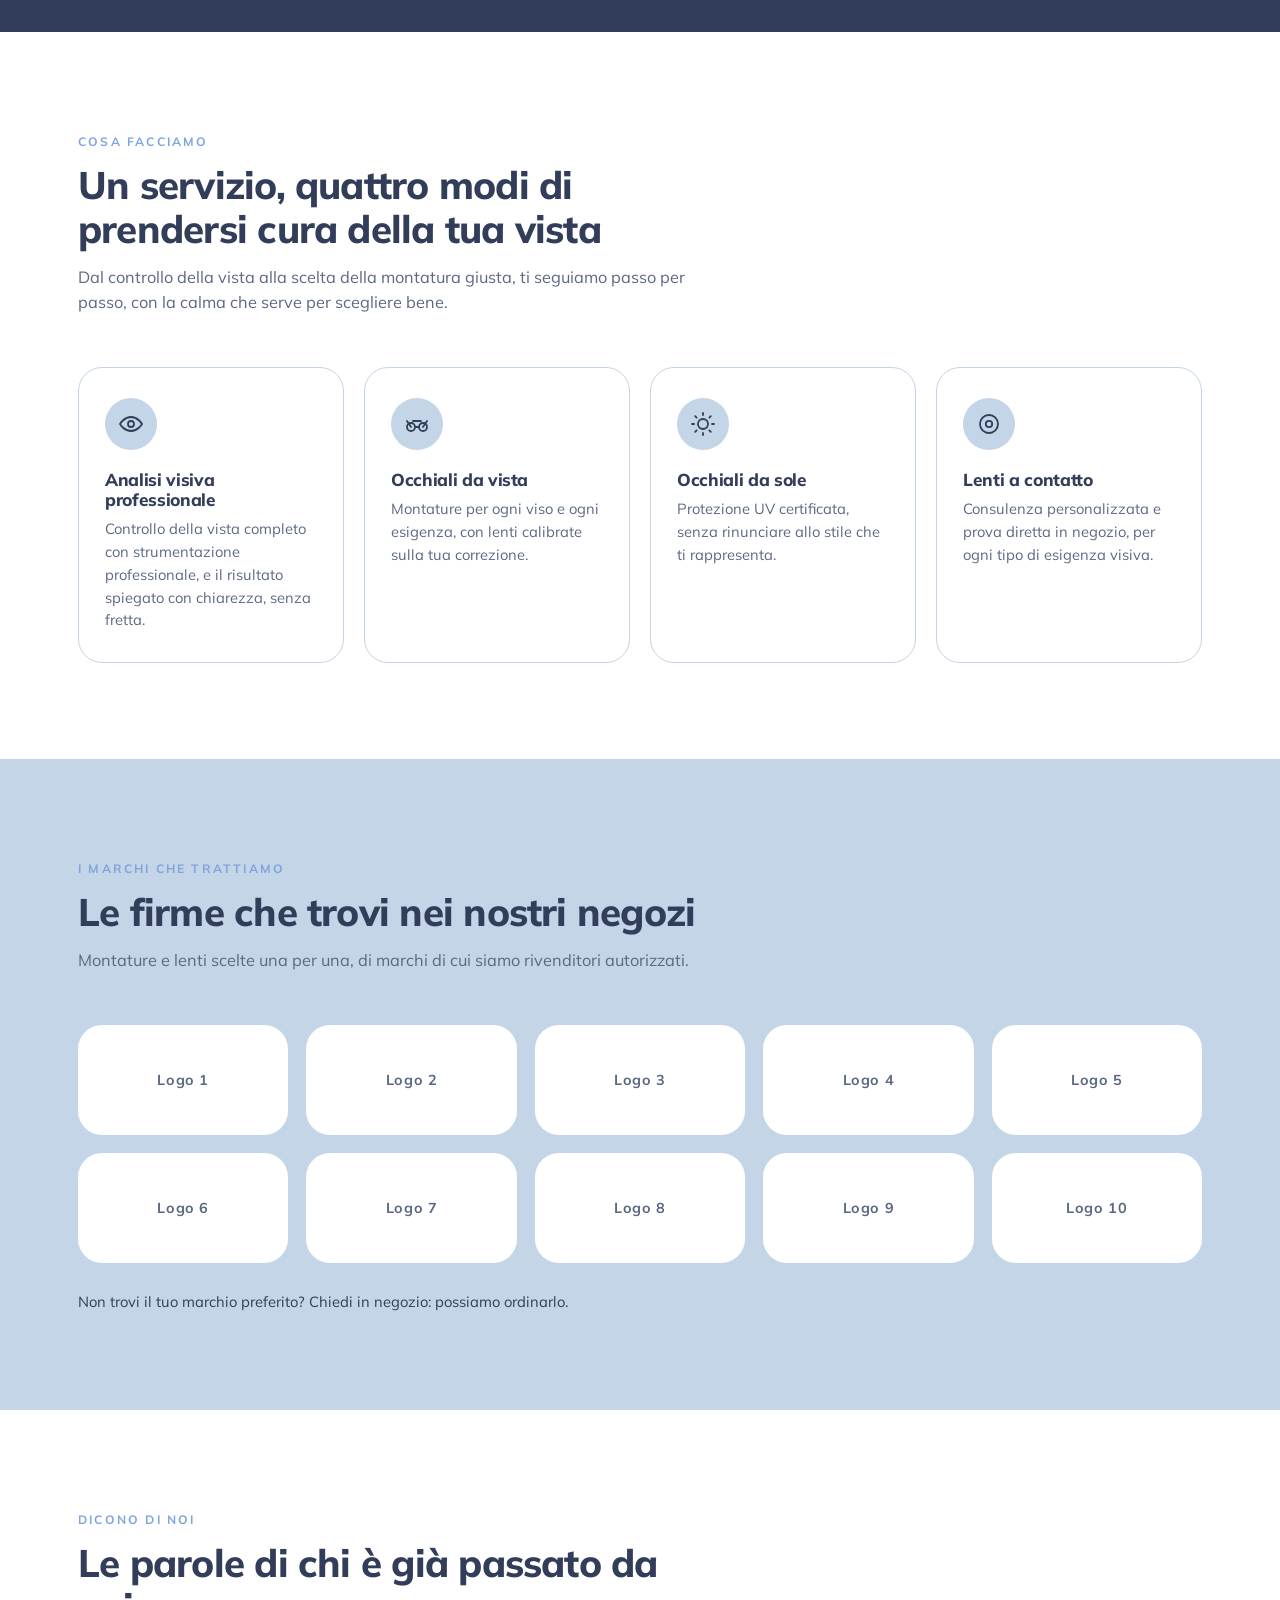
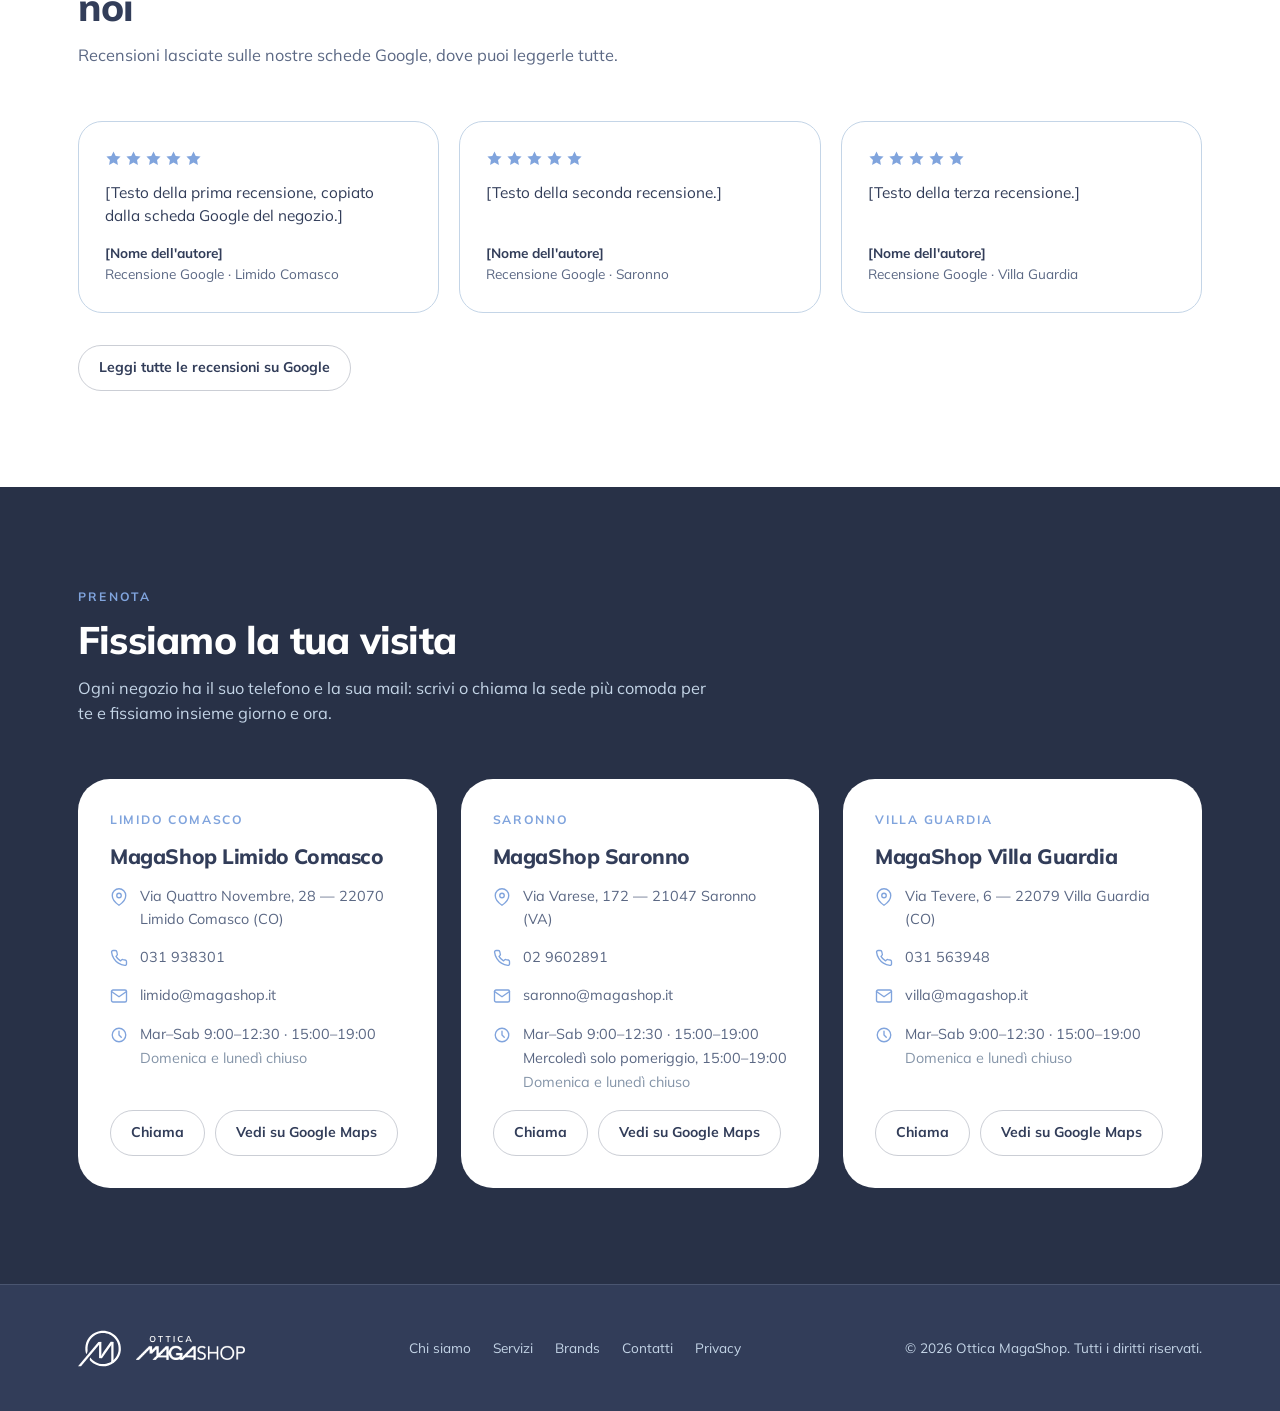
==== commit 1f40e2cc: "Rivedi il sito con le correzioni del cliente Struttura, contenuti e dati di contatto allineati a qua" ====
--- a/index.html
+++ b/index.html
@@ -3,231 +3,10 @@
 <head>
 <meta charset="UTF-8">
 <meta name="viewport" content="width=device-width, initial-scale=1.0">
-<title>Ottica MagaShop — Visite optometriche, occhiali, lenti a contatto</title>
-<meta name="description" content="Ottica MagaShop: visite optometriche, occhiali da vista e da sole, lenti a contatto. Tre negozi in Lombardia — Limido Comasco, Saronno, Villa Guardia.">
+<title>Ottica MagaShop — Analisi visiva, occhiali e lenti a contatto in Lombardia</title>
+<meta name="description" content="Ottica MagaShop: analisi visiva professionale, occhiali da vista e da sole, lenti a contatto. Tre negozi in Lombardia — Limido Comasco, Saronno, Villa Guardia.">
 <link rel="icon" href="assets/favicon.svg" type="image/svg+xml">
-<link rel="preconnect" href="https://fonts.googleapis.com">
-<link rel="preconnect" href="https://fonts.gstatic.com" crossorigin>
-<link href="https://fonts.googleapis.com/css2?family=Mulish:wght@400;500;600;700;800&display=swap" rel="stylesheet">
-<style>
-  :root{
-    /* Palette di brand — Guidelines Ottica MagaShop */
-    --navy: #323D59;        /* R50  G61  B89  */
-    --blue: #80A4DD;        /* R128 G164 B221 */
-    --blue-soft: #C4D5E7;   /* R196 G213 B231 */
-    --sand: #D3C8C2;        /* R211 G200 B194 */
-    --lime: #D7F39C;        /* R215 G243 B156 — in palette, oggi non usato nel sito */
-    --white: #FFFFFF;
-
-    /* Tinte derivate dal navy, per profondità, bordi e testi secondari */
-    --navy-deep: #283147;
-    --navy-line: rgba(196,213,231,0.16);
-    --ink-soft: #5B6884;
-
-    --radius: 24px;
-    --radius-lg: 32px;
-    --maxw: 1180px;
-    font-size: 16px;
-  }
-  *{ box-sizing:border-box; margin:0; padding:0; }
-  html{ scroll-behavior:smooth; }
-  body{
-    background: var(--white);
-    color: var(--navy);
-    font-family:'Mulish', 'Avenir Next', Avenir, sans-serif;
-    line-height:1.55;
-    -webkit-font-smoothing:antialiased;
-  }
-  h1,h2,h3,h4{ font-weight:800; letter-spacing:-0.02em; line-height:1.15; }
-  a{ color:inherit; text-decoration:none; }
-  img{ max-width:100%; display:block; }
-  .wrap{ max-width:var(--maxw); margin:0 auto; padding:0 28px; }
-  .eyebrow{
-    text-transform:uppercase; font-size:0.76rem; letter-spacing:0.18em;
-    color:var(--blue); font-weight:700;
-  }
-  section{ padding:96px 0; }
-  @media (max-width:720px){ section{ padding:64px 0; } }
-
-  /* ---------- LOGO ---------- */
-  .logo{ display:flex; align-items:center; gap:14px; color:var(--white); }
-  .logo .mark{ width:44px; height:38px; flex-shrink:0; }
-  .logo .wordmark{ height:24px; width:auto; }
-  @media (max-width:520px){
-    .logo .mark{ width:36px; height:31px; }
-    .logo .wordmark{ height:19px; }
-  }
-
-  /* ---------- HEADER ---------- */
-  header{
-    position:fixed; top:0; left:0; right:0; z-index:50;
-    background:rgba(50,61,89,0.92); backdrop-filter:blur(12px);
-    border-bottom:1px solid var(--navy-line);
-  }
-  .nav{ display:flex; align-items:center; justify-content:space-between; gap:20px; padding:14px 28px; max-width:var(--maxw); margin:0 auto; }
-  nav.links{ display:flex; gap:32px; }
-  nav.links a{ color:var(--blue-soft); font-size:0.93rem; font-weight:600; transition:color .2s; }
-  nav.links a:hover{ color:var(--white); }
-  .nav-cta{
-    background:var(--blue-soft); color:var(--navy); padding:10px 22px; border-radius:999px;
-    font-weight:700; font-size:0.88rem; white-space:nowrap;
-    transition:transform .15s, background .2s;
-  }
-  .nav-cta:hover{ background:var(--white); transform:translateY(-1px); }
-  @media (max-width:880px){ nav.links{ display:none; } }
-  @media (max-width:420px){ .nav-cta{ padding:9px 16px; font-size:0.82rem; } }
-
-  /* ---------- HERO ---------- */
-  .hero{
-    background:
-      radial-gradient(ellipse 720px 520px at 84% -10%, rgba(128,164,221,0.35), transparent 62%),
-      radial-gradient(ellipse 520px 420px at -8% 92%, rgba(196,213,231,0.18), transparent 62%),
-      var(--navy);
-    color:var(--white);
-    padding:180px 0 120px;
-    position:relative;
-    overflow:hidden;
-  }
-  /* pattern del marchio, come da tavola "Immagine coordinata" */
-  .hero-pattern{
-    position:absolute; inset:-20%; width:140%; height:140%;
-    opacity:0.09; pointer-events:none;
-  }
-  .hero .wrap{ position:relative; z-index:2; }
-  .hero-grid{ display:grid; grid-template-columns:1.1fr 0.8fr; gap:60px; align-items:center; }
-  @media (max-width:900px){ .hero-grid{ grid-template-columns:1fr; } }
-  .hero h1{
-    font-size:clamp(2.4rem, 5vw, 3.8rem);
-    margin:18px 0 22px;
-    filter: blur(9px); opacity:0;
-    animation: focusIn 1.35s cubic-bezier(.2,.7,.3,1) forwards;
-    animation-delay:.15s;
-  }
-  .hero h1 em{ color:var(--blue); font-style:normal; }
-  @keyframes focusIn{
-    0%{ filter:blur(9px); opacity:0; transform:translateY(8px); }
-    100%{ filter:blur(0); opacity:1; transform:translateY(0); }
-  }
-  .hero p.lead{
-    color:var(--blue-soft); font-size:1.1rem; max-width:46ch; margin-bottom:34px;
-    opacity:0; animation:riseIn .8s ease forwards; animation-delay:.9s;
-  }
-  .hero-actions{ display:flex; gap:14px; flex-wrap:wrap; opacity:0; animation:riseIn .8s ease forwards; animation-delay:1.1s; }
-  @keyframes riseIn{ from{opacity:0; transform:translateY(10px);} to{opacity:1; transform:translateY(0);} }
-  .btn{
-    display:inline-flex; align-items:center; justify-content:center; gap:8px;
-    padding:14px 28px; border-radius:999px; font-weight:700; font-size:0.95rem;
-    transition:transform .15s, background .2s, border-color .2s, color .2s;
-    border:1px solid transparent; cursor:pointer;
-  }
-  .btn-primary{ background:var(--blue-soft); color:var(--navy); }
-  .btn-primary:hover{ background:var(--white); transform:translateY(-2px); }
-  .btn-ghost{ border-color:rgba(196,213,231,0.4); color:var(--white); }
-  .btn-ghost:hover{ border-color:var(--blue-soft); color:var(--blue-soft); }
-  .btn-navy{ border-color:rgba(50,61,89,0.25); color:var(--navy); }
-  .btn-navy:hover{ background:var(--navy); border-color:var(--navy); color:var(--white); }
-
-  /* marchio decorativo dell'hero: nessun effetto sul logo, il bagliore sta dietro */
-  .hero-mark{ position:relative; display:flex; align-items:center; justify-content:center; }
-  .hero-mark::before{
-    content:''; position:absolute; width:82%; aspect-ratio:1; border-radius:50%;
-    background:radial-gradient(circle, rgba(128,164,221,0.45), transparent 68%);
-  }
-  .hero-mark .mark{ position:relative; width:64%; max-width:260px; height:auto; color:var(--white); }
-  @media (max-width:900px){ .hero-mark{ display:none; } }
-
-  /* ---------- TRUST STRIP ---------- */
-  .trust-strip{ background:var(--sand); color:var(--navy); padding:24px 0; }
-  .trust-strip .wrap{ display:flex; flex-wrap:wrap; gap:28px; justify-content:space-between; font-size:0.88rem; color:#5A5049; }
-  .trust-strip strong{ color:var(--navy); font-weight:800; }
-
-  /* ---------- SERVIZI ---------- */
-  .servizi{ background:var(--white); }
-  .section-head{ max-width:640px; margin-bottom:52px; }
-  .section-head h2{ font-size:clamp(1.8rem,3vw,2.4rem); margin-top:10px; }
-  .section-head p{ color:var(--ink-soft); margin-top:14px; font-size:1.02rem; }
-  .card-grid{ display:grid; grid-template-columns:repeat(4,1fr); gap:20px; }
-  @media (max-width:980px){ .card-grid{ grid-template-columns:repeat(2,1fr); } }
-  @media (max-width:560px){ .card-grid{ grid-template-columns:1fr; } }
-  .service-card{
-    background:var(--white); border:1px solid var(--blue-soft); border-radius:var(--radius);
-    padding:30px 26px; transition:transform .2s, box-shadow .2s, border-color .2s;
-  }
-  .service-card:hover{ transform:translateY(-4px); box-shadow:0 22px 44px -22px rgba(50,61,89,0.35); border-color:var(--blue); }
-  .service-icon{
-    width:52px; height:52px; border-radius:999px; background:var(--blue-soft);
-    display:flex; align-items:center; justify-content:center; margin-bottom:20px;
-  }
-  .service-icon svg{ width:24px; height:24px; stroke:var(--navy); }
-  .service-card h3{ font-size:1.08rem; margin-bottom:8px; }
-  .service-card p{ font-size:0.92rem; color:var(--ink-soft); }
-
-  /* ---------- PERCHÉ NOI ---------- */
-  .perche{ background:var(--navy); color:var(--white); }
-  .perche-grid{ display:grid; grid-template-columns:0.9fr 1.1fr; gap:60px; align-items:start; }
-  @media (max-width:900px){ .perche-grid{ grid-template-columns:1fr; gap:40px; } }
-  .perche h2{ font-size:clamp(1.8rem,3vw,2.4rem); margin-top:10px; }
-  .perche .intro p{ color:var(--blue-soft); margin-top:16px; max-width:46ch; }
-  .point-list{ display:flex; flex-direction:column; gap:26px; }
-  .point{ display:flex; gap:20px; align-items:flex-start; padding-bottom:26px; border-bottom:1px solid var(--navy-line); }
-  .point:last-child{ border-bottom:none; padding-bottom:0; }
-  .point-num{ color:var(--blue); font-weight:800; font-size:0.95rem; padding-top:3px; }
-  .point h4{ font-size:1.02rem; margin-bottom:6px; }
-  .point p{ color:var(--blue-soft); font-size:0.92rem; }
-
-  /* ---------- NEGOZI ---------- */
-  .negozi{ background:var(--blue-soft); }
-  .store-grid{ display:grid; grid-template-columns:repeat(3,1fr); gap:24px; }
-  @media (max-width:940px){ .store-grid{ grid-template-columns:1fr; } }
-  .store-card{
-    background:var(--white); border-radius:var(--radius-lg);
-    padding:32px; display:flex; flex-direction:column; gap:16px;
-  }
-  .store-card .tag{ color:var(--blue); font-size:0.76rem; text-transform:uppercase; letter-spacing:0.14em; font-weight:700; }
-  .store-card h3{ font-size:1.3rem; }
-  .store-line{ display:flex; gap:12px; font-size:0.9rem; color:var(--ink-soft); }
-  .store-line svg{ width:18px; height:18px; stroke:var(--blue); flex-shrink:0; margin-top:3px; }
-  .store-line a{ transition:color .2s; }
-  .store-line a:hover{ color:var(--navy); }
-  .store-card .btn{ margin-top:auto; align-self:flex-start; }
-
-  /* ---------- CONTATTI ---------- */
-  .contatti{ background:var(--navy-deep); color:var(--white); }
-  .contatti-grid{ display:grid; grid-template-columns:1fr 1fr; gap:60px; align-items:start; }
-  @media (max-width:900px){ .contatti-grid{ grid-template-columns:1fr; gap:40px; } }
-  .contatti h2{ font-size:clamp(1.8rem,3vw,2.2rem); margin-top:10px; }
-  .contatti p.lead{ color:var(--blue-soft); margin-top:14px; max-width:44ch; }
-  .contact-info{ margin-top:28px; display:flex; flex-direction:column; gap:14px; }
-  .contact-info a{ color:var(--white); font-weight:600; display:flex; gap:10px; align-items:center; transition:color .2s; }
-  .contact-info a:hover{ color:var(--blue); }
-  .contact-info svg{ width:18px; height:18px; stroke:var(--blue); flex-shrink:0; }
-  form{ display:flex; flex-direction:column; gap:14px; }
-  .field label{ display:block; font-size:0.82rem; color:var(--blue-soft); margin-bottom:6px; font-weight:600; }
-  .field input, .field textarea{
-    width:100%; background:rgba(196,213,231,0.07); border:1px solid var(--navy-line); color:var(--white);
-    padding:13px 16px; border-radius:14px; font-family:inherit; font-size:0.94rem;
-  }
-  .field input::placeholder, .field textarea::placeholder{ color:rgba(196,213,231,0.55); }
-  .field input:focus, .field textarea:focus{ outline:2px solid var(--blue); outline-offset:1px; border-color:transparent; }
-  .field textarea{ resize:vertical; min-height:110px; }
-  form .btn-primary{ margin-top:6px; align-self:flex-start; border:none; }
-  .form-msg{ font-size:0.85rem; color:var(--blue-soft); font-weight:600; }
-
-  /* ---------- FOOTER ---------- */
-  footer{ background:var(--navy); color:var(--blue-soft); padding:44px 0; border-top:1px solid var(--navy-line); }
-  .foot-grid{ display:flex; flex-wrap:wrap; justify-content:space-between; gap:24px; align-items:center; font-size:0.85rem; }
-  .foot-links{ display:flex; gap:22px; }
-  .foot-links a:hover{ color:var(--white); }
-
-  /* reveal on scroll */
-  .reveal{ opacity:0; transform:translateY(18px); transition:opacity .7s ease, transform .7s ease; }
-  .reveal.in{ opacity:1; transform:translateY(0); }
-
-  @media (prefers-reduced-motion: reduce){
-    .hero h1, .hero p.lead, .hero-actions{ animation:none !important; opacity:1 !important; filter:none !important; }
-    .reveal{ opacity:1; transform:none; transition:none; }
-  }
-</style>
+<link rel="stylesheet" href="assets/style.css">
 </head>
 <body>
 
@@ -249,9 +28,10 @@
       <img class="wordmark" src="assets/magashop-wordmark.png" alt="Ottica MagaShop" width="660" height="145">
     </a>
     <nav class="links">
+      <a href="#top">Home</a>
+      <a href="#chi-siamo">Chi siamo</a>
       <a href="#servizi">Servizi</a>
-      <a href="#perche">Perché noi</a>
-      <a href="#negozi">I negozi</a>
+      <a href="#brands">Brands</a>
       <a href="#contatti">Contatti</a>
     </nav>
     <a href="#contatti" class="nav-cta">Prenota una visita</a>
@@ -264,9 +44,11 @@
   <section class="hero">
     <svg class="hero-pattern" aria-hidden="true" focusable="false">
       <defs>
-        <pattern id="maga-pattern" width="150" height="150" patternUnits="userSpaceOnUse" patternTransform="rotate(-14)">
-          <use href="#maga-mark" x="0" y="0" width="78" height="67.5" fill="#C4D5E7"/>
-          <use href="#maga-mark" x="75" y="75" width="78" height="67.5" fill="#80A4DD"/>
+        <!-- Marchi ripetuti in posa dritta e sfalsati a mattoncino: le guidelines
+             vietano di ruotare il logo, quindi niente patternTransform. -->
+        <pattern id="maga-pattern" width="180" height="140" patternUnits="userSpaceOnUse">
+          <use href="#maga-mark" x="10" y="14" width="72" height="62.3" fill="#C4D5E7"/>
+          <use href="#maga-mark" x="104" y="76" width="72" height="62.3" fill="#80A4DD"/>
         </pattern>
       </defs>
       <rect width="100%" height="100%" fill="url(#maga-pattern)"/>
@@ -275,7 +57,7 @@
       <div>
         <span class="eyebrow">Ottica · Optometria · Lenti a contatto</span>
         <h1>Metti a fuoco <em>quello che conta.</em></h1>
-        <p class="lead">Tre negozi in Lombardia dove la vista si misura con cura, non si vende e basta. Visite optometriche, occhiali da vista, occhiali da sole e lenti a contatto, con la competenza di un ambulatorio e l'accoglienza di un negozio di fiducia.</p>
+        <p class="lead">Tre negozi in Lombardia dove prendersi cura della propria vista significa essere ascoltati, seguiti e consigliati. Analisi visiva professionale, occhiali da vista, occhiali da sole, lenti a contatto e molto altro: professionalità e attenzione in un ambiente familiare e di fiducia.</p>
         <div class="hero-actions">
           <a href="#contatti" class="btn btn-primary">Prenota una visita</a>
           <a href="#servizi" class="btn btn-ghost">Scopri i servizi</a>
@@ -291,10 +73,53 @@
     <div class="wrap">
       <span><strong>3</strong> negozi in Lombardia</span>
       <span><strong>Optometristi</strong> qualificati in ogni sede</span>
-      <span><strong>Strumentazione</strong> diagnostica professionale</span>
+      <span><strong>Strumentazione</strong> professionale e aggiornata</span>
       <span><strong>Limido Comasco</strong> · <strong>Saronno</strong> · <strong>Villa Guardia</strong></span>
     </div>
   </div>
+
+  <!-- CHI SIAMO -->
+  <section class="chi-siamo" id="chi-siamo">
+    <div class="wrap">
+      <div class="section-head reveal">
+        <span class="eyebrow">Chi siamo</span>
+        <h2>Competenza tecnica, accoglienza da negozio di fiducia</h2>
+        <p>Chi entra da noi per un controllo più tecnico trova la stessa attenzione di chi cerca solo un occhiale da sole. È la differenza che vogliamo si veda.</p>
+      </div>
+
+      <!-- TESTO DA CLIENTE: storia del negozio. I due paragrafi qui sotto sono
+           segnaposto, vanno sostituiti col testo che manderà il cliente. -->
+      <div class="storia reveal">
+        <div>
+          <p>[Storia del negozio — primo paragrafo. Da dove nasce MagaShop, chi l'ha fondata e in che anno, come è cresciuta fino alle tre sedi di oggi.]</p>
+          <p>[Secondo paragrafo. Il passaggio generazionale o le persone che ci lavorano, che cosa è rimasto uguale nel tempo.]</p>
+        </div>
+        <div>
+          <p>[Terzo paragrafo. Il modo di lavorare: come si accoglie una persona che entra, quanto tempo si dedica a un controllo, il rapporto che si costruisce negli anni.]</p>
+          <p>[Quarto paragrafo. Uno sguardo al presente: la formazione continua, la strumentazione, i marchi scelti.]</p>
+        </div>
+      </div>
+
+      <div class="point-list reveal">
+        <div class="point">
+          <span class="point-num">01</span>
+          <div><h4>Optometristi qualificati</h4><p>In ogni sede lavora personale formato per misurare la vista in modo accurato, non solo per vendere.</p></div>
+        </div>
+        <div class="point">
+          <span class="point-num">02</span>
+          <div><h4>Strumentazione moderna</h4><p>Misurazioni precise con apparecchiature aggiornate, per una correzione accurata.</p></div>
+        </div>
+        <div class="point">
+          <span class="point-num">03</span>
+          <div><h4>Tre negozi, un solo standard</h4><p>Limido Comasco, Saronno e Villa Guardia seguono lo stesso metodo e la stessa cura.</p></div>
+        </div>
+        <div class="point">
+          <span class="point-num">04</span>
+          <div><h4>Assistenza anche dopo l'acquisto</h4><p>Regolazioni, controlli e manutenzione: restiamo il tuo punto di riferimento nel tempo.</p></div>
+        </div>
+      </div>
+    </div>
+  </section>
 
   <!-- SERVIZI -->
   <section class="servizi" id="servizi">
@@ -302,13 +127,13 @@
       <div class="section-head reveal">
         <span class="eyebrow">Cosa facciamo</span>
         <h2>Un servizio, quattro modi di prendersi cura della tua vista</h2>
-        <p>Dalla diagnosi alla scelta della montatura giusta, ti seguiamo passo per passo, con un approccio più vicino a quello sanitario che a quello di un negozio di moda.</p>
+        <p>Dal controllo della vista alla scelta della montatura giusta, ti seguiamo passo per passo, con la calma che serve per scegliere bene.</p>
       </div>
       <div class="card-grid">
         <div class="service-card reveal">
           <div class="service-icon"><svg viewBox="0 0 24 24" fill="none" stroke-width="1.8" stroke-linecap="round" stroke-linejoin="round"><path d="M1 12s4-7 11-7 11 7 11 7-4 7-11 7-11-7-11-7z"/><circle cx="12" cy="12" r="3"/></svg></div>
-          <h3>Visite optometriche</h3>
-          <p>Esame della vista completo con strumentazione professionale e diagnosi chiara, senza fretta.</p>
+          <h3>Analisi visiva professionale</h3>
+          <p>Controllo della vista completo con strumentazione professionale, e il risultato spiegato con chiarezza, senza fretta.</p>
         </div>
         <div class="service-card reveal">
           <div class="service-icon"><svg viewBox="0 0 24 24" fill="none" stroke-width="1.8" stroke-linecap="round" stroke-linejoin="round"><circle cx="6" cy="15" r="4"/><circle cx="18" cy="15" r="4"/><path d="M10 15h4M2 9l4 6M22 9l-4 6M8 9h8"/></svg></div>
@@ -329,42 +154,94 @@
     </div>
   </section>
 
-  <!-- PERCHÉ NOI -->
-  <section class="perche" id="perche">
-    <div class="wrap perche-grid">
-      <div class="intro reveal">
-        <span class="eyebrow">Perché scegliere MagaShop</span>
-        <h2>Competenza clinica, accoglienza da negozio di fiducia</h2>
-        <p>Chi entra da noi per una visita più tecnica trova la stessa attenzione di chi cerca solo un occhiale da sole. È la differenza che vogliamo si veda.</p>
-      </div>
-      <div class="point-list reveal">
-        <div class="point">
-          <span class="point-num">01</span>
-          <div><h4>Optometristi qualificati</h4><p>In ogni sede lavora personale formato per misurare la vista in modo accurato, non solo per vendere.</p></div>
-        </div>
-        <div class="point">
-          <span class="point-num">02</span>
-          <div><h4>Strumentazione diagnostica moderna</h4><p>Esami precisi con apparecchiature aggiornate, per una prescrizione affidabile.</p></div>
-        </div>
-        <div class="point">
-          <span class="point-num">03</span>
-          <div><h4>Tre negozi, un solo standard</h4><p>Limido Comasco, Saronno e Villa Guardia seguono lo stesso metodo e la stessa cura.</p></div>
-        </div>
-        <div class="point">
-          <span class="point-num">04</span>
-          <div><h4>Assistenza anche dopo l'acquisto</h4><p>Regolazioni, controlli e manutenzione: restiamo il tuo punto di riferimento nel tempo.</p></div>
-        </div>
-      </div>
-    </div>
-  </section>
-
-  <!-- NEGOZI -->
-  <section class="negozi" id="negozi">
+  <!-- BRANDS -->
+  <section class="brands" id="brands">
     <div class="wrap">
       <div class="section-head reveal">
-        <span class="eyebrow">Dove siamo</span>
-        <h2>Tre negozi, sempre vicino a te</h2>
-        <p>Trova il punto vendita MagaShop più comodo per te e prenota la tua visita.</p>
+        <span class="eyebrow">I marchi che trattiamo</span>
+        <h2>Le firme che trovi nei nostri negozi</h2>
+        <p>Montature e lenti scelte una per una, di marchi di cui siamo rivenditori autorizzati.</p>
+      </div>
+
+      <!-- LOGHI DA CLIENTE: sostituire ogni .brand-card col logo del marchio, così:
+           <div class="brand-card"><img src="assets/brands/nome-marchio.svg" alt="Nome marchio"></div>
+           File in assets/brands/, meglio SVG; se PNG, con trasparenza e a doppia risoluzione.
+           I loghi vanno lasciati nei colori originali: niente filtri, niente monocromia. -->
+      <div class="brand-grid reveal">
+        <div class="brand-card"><span class="brand-placeholder">Logo 1</span></div>
+        <div class="brand-card"><span class="brand-placeholder">Logo 2</span></div>
+        <div class="brand-card"><span class="brand-placeholder">Logo 3</span></div>
+        <div class="brand-card"><span class="brand-placeholder">Logo 4</span></div>
+        <div class="brand-card"><span class="brand-placeholder">Logo 5</span></div>
+        <div class="brand-card"><span class="brand-placeholder">Logo 6</span></div>
+        <div class="brand-card"><span class="brand-placeholder">Logo 7</span></div>
+        <div class="brand-card"><span class="brand-placeholder">Logo 8</span></div>
+        <div class="brand-card"><span class="brand-placeholder">Logo 9</span></div>
+        <div class="brand-card"><span class="brand-placeholder">Logo 10</span></div>
+      </div>
+      <p class="brands-note reveal">Non trovi il tuo marchio preferito? Chiedi in negozio: possiamo ordinarlo.</p>
+    </div>
+  </section>
+
+  <!-- RECENSIONI -->
+  <section class="recensioni">
+    <div class="wrap">
+      <div class="section-head reveal">
+        <span class="eyebrow">Dicono di noi</span>
+        <h2>Le parole di chi è già passato da noi</h2>
+        <p>Recensioni lasciate sulle nostre schede Google, dove puoi leggerle tutte.</p>
+      </div>
+
+      <!-- RECENSIONI DA CLIENTE: sostituire testo, nome e negozio con recensioni vere
+           scelte dalle schede Google. Verificare il numero di stelle di ciascuna. -->
+      <div class="review-grid">
+        <div class="review-card reveal">
+          <div class="stars" aria-label="5 stelle su 5">
+            <svg viewBox="0 0 24 24" aria-hidden="true"><path d="m12 2 3.1 6.3 6.9 1-5 4.9 1.2 6.8L12 17.8 5.8 21l1.2-6.8-5-4.9 6.9-1z"/></svg>
+            <svg viewBox="0 0 24 24" aria-hidden="true"><path d="m12 2 3.1 6.3 6.9 1-5 4.9 1.2 6.8L12 17.8 5.8 21l1.2-6.8-5-4.9 6.9-1z"/></svg>
+            <svg viewBox="0 0 24 24" aria-hidden="true"><path d="m12 2 3.1 6.3 6.9 1-5 4.9 1.2 6.8L12 17.8 5.8 21l1.2-6.8-5-4.9 6.9-1z"/></svg>
+            <svg viewBox="0 0 24 24" aria-hidden="true"><path d="m12 2 3.1 6.3 6.9 1-5 4.9 1.2 6.8L12 17.8 5.8 21l1.2-6.8-5-4.9 6.9-1z"/></svg>
+            <svg viewBox="0 0 24 24" aria-hidden="true"><path d="m12 2 3.1 6.3 6.9 1-5 4.9 1.2 6.8L12 17.8 5.8 21l1.2-6.8-5-4.9 6.9-1z"/></svg>
+          </div>
+          <blockquote>[Testo della prima recensione, copiato dalla scheda Google del negozio.]</blockquote>
+          <p class="review-meta"><strong>[Nome dell'autore]</strong>Recensione Google · Limido Comasco</p>
+        </div>
+        <div class="review-card reveal">
+          <div class="stars" aria-label="5 stelle su 5">
+            <svg viewBox="0 0 24 24" aria-hidden="true"><path d="m12 2 3.1 6.3 6.9 1-5 4.9 1.2 6.8L12 17.8 5.8 21l1.2-6.8-5-4.9 6.9-1z"/></svg>
+            <svg viewBox="0 0 24 24" aria-hidden="true"><path d="m12 2 3.1 6.3 6.9 1-5 4.9 1.2 6.8L12 17.8 5.8 21l1.2-6.8-5-4.9 6.9-1z"/></svg>
+            <svg viewBox="0 0 24 24" aria-hidden="true"><path d="m12 2 3.1 6.3 6.9 1-5 4.9 1.2 6.8L12 17.8 5.8 21l1.2-6.8-5-4.9 6.9-1z"/></svg>
+            <svg viewBox="0 0 24 24" aria-hidden="true"><path d="m12 2 3.1 6.3 6.9 1-5 4.9 1.2 6.8L12 17.8 5.8 21l1.2-6.8-5-4.9 6.9-1z"/></svg>
+            <svg viewBox="0 0 24 24" aria-hidden="true"><path d="m12 2 3.1 6.3 6.9 1-5 4.9 1.2 6.8L12 17.8 5.8 21l1.2-6.8-5-4.9 6.9-1z"/></svg>
+          </div>
+          <blockquote>[Testo della seconda recensione.]</blockquote>
+          <p class="review-meta"><strong>[Nome dell'autore]</strong>Recensione Google · Saronno</p>
+        </div>
+        <div class="review-card reveal">
+          <div class="stars" aria-label="5 stelle su 5">
+            <svg viewBox="0 0 24 24" aria-hidden="true"><path d="m12 2 3.1 6.3 6.9 1-5 4.9 1.2 6.8L12 17.8 5.8 21l1.2-6.8-5-4.9 6.9-1z"/></svg>
+            <svg viewBox="0 0 24 24" aria-hidden="true"><path d="m12 2 3.1 6.3 6.9 1-5 4.9 1.2 6.8L12 17.8 5.8 21l1.2-6.8-5-4.9 6.9-1z"/></svg>
+            <svg viewBox="0 0 24 24" aria-hidden="true"><path d="m12 2 3.1 6.3 6.9 1-5 4.9 1.2 6.8L12 17.8 5.8 21l1.2-6.8-5-4.9 6.9-1z"/></svg>
+            <svg viewBox="0 0 24 24" aria-hidden="true"><path d="m12 2 3.1 6.3 6.9 1-5 4.9 1.2 6.8L12 17.8 5.8 21l1.2-6.8-5-4.9 6.9-1z"/></svg>
+            <svg viewBox="0 0 24 24" aria-hidden="true"><path d="m12 2 3.1 6.3 6.9 1-5 4.9 1.2 6.8L12 17.8 5.8 21l1.2-6.8-5-4.9 6.9-1z"/></svg>
+          </div>
+          <blockquote>[Testo della terza recensione.]</blockquote>
+          <p class="review-meta"><strong>[Nome dell'autore]</strong>Recensione Google · Villa Guardia</p>
+        </div>
+      </div>
+      <div class="reviews-cta reveal">
+        <a href="https://www.google.com/maps/search/?api=1&query=Ottica+MagaShop" target="_blank" rel="noopener" class="btn btn-navy btn-sm">Leggi tutte le recensioni su Google</a>
+      </div>
+    </div>
+  </section>
+
+  <!-- CONTATTI: una scheda per negozio, ognuna col proprio telefono e la propria mail -->
+  <section class="contatti" id="contatti">
+    <div class="wrap">
+      <div class="section-head reveal">
+        <span class="eyebrow">Prenota</span>
+        <h2>Fissiamo la tua visita</h2>
+        <p>Ogni negozio ha il suo telefono e la sua mail: scrivi o chiama la sede più comoda per te e fissiamo insieme giorno e ora.</p>
       </div>
       <div class="store-grid">
 
@@ -380,10 +257,20 @@
             <a href="tel:+39031938301">031 938301</a>
           </div>
           <div class="store-line">
+            <svg viewBox="0 0 24 24" fill="none" stroke-width="1.8" stroke-linecap="round" stroke-linejoin="round"><rect x="2" y="4" width="20" height="16" rx="2"/><path d="m22 6-10 7L2 6"/></svg>
+            <a href="mailto:limido@magashop.it">limido@magashop.it</a>
+          </div>
+          <div class="store-line">
             <svg viewBox="0 0 24 24" fill="none" stroke-width="1.8" stroke-linecap="round" stroke-linejoin="round"><circle cx="12" cy="12" r="9"/><path d="M12 7v5l3 3"/></svg>
-            <span>Lun–Sab 9:00–13:00 · 15:30–19:30 (da confermare)</span>
-          </div>
-          <a href="https://www.google.com/maps/search/?api=1&query=Ottica+MagaShop+Via+Quattro+Novembre+28+Limido+Comasco" target="_blank" rel="noopener" class="btn btn-navy">Vedi su Google Maps</a>
+            <div class="store-hours">
+              <span>Mar–Sab 9:00–12:30 · 15:00–19:00</span>
+              <span class="closed">Domenica e lunedì chiuso</span>
+            </div>
+          </div>
+          <div class="store-actions">
+            <a href="tel:+39031938301" class="btn btn-navy btn-sm">Chiama</a>
+            <a href="https://www.google.com/maps/search/?api=1&query=Ottica+MagaShop+Via+Quattro+Novembre+28+Limido+Comasco" target="_blank" rel="noopener" class="btn btn-navy btn-sm">Vedi su Google Maps</a>
+          </div>
         </div>
 
         <div class="store-card reveal">
@@ -398,10 +285,21 @@
             <a href="tel:+39029602891">02 9602891</a>
           </div>
           <div class="store-line">
+            <svg viewBox="0 0 24 24" fill="none" stroke-width="1.8" stroke-linecap="round" stroke-linejoin="round"><rect x="2" y="4" width="20" height="16" rx="2"/><path d="m22 6-10 7L2 6"/></svg>
+            <a href="mailto:saronno@magashop.it">saronno@magashop.it</a>
+          </div>
+          <div class="store-line">
             <svg viewBox="0 0 24 24" fill="none" stroke-width="1.8" stroke-linecap="round" stroke-linejoin="round"><circle cx="12" cy="12" r="9"/><path d="M12 7v5l3 3"/></svg>
-            <span>Lun–Sab 9:00–13:00 · 15:30–19:30 (da confermare)</span>
-          </div>
-          <a href="https://www.google.com/maps/search/?api=1&query=Ottica+MagaShop+Via+Varese+172+Saronno" target="_blank" rel="noopener" class="btn btn-navy">Vedi su Google Maps</a>
+            <div class="store-hours">
+              <span>Mar–Sab 9:00–12:30 · 15:00–19:00</span>
+              <span>Mercoledì solo pomeriggio, 15:00–19:00</span>
+              <span class="closed">Domenica e lunedì chiuso</span>
+            </div>
+          </div>
+          <div class="store-actions">
+            <a href="tel:+39029602891" class="btn btn-navy btn-sm">Chiama</a>
+            <a href="https://www.google.com/maps/search/?api=1&query=Ottica+MagaShop+Via+Varese+172+Saronno" target="_blank" rel="noopener" class="btn btn-navy btn-sm">Vedi su Google Maps</a>
+          </div>
         </div>
 
         <div class="store-card reveal">
@@ -416,48 +314,23 @@
             <a href="tel:+39031563948">031 563948</a>
           </div>
           <div class="store-line">
+            <svg viewBox="0 0 24 24" fill="none" stroke-width="1.8" stroke-linecap="round" stroke-linejoin="round"><rect x="2" y="4" width="20" height="16" rx="2"/><path d="m22 6-10 7L2 6"/></svg>
+            <a href="mailto:villa@magashop.it">villa@magashop.it</a>
+          </div>
+          <div class="store-line">
             <svg viewBox="0 0 24 24" fill="none" stroke-width="1.8" stroke-linecap="round" stroke-linejoin="round"><circle cx="12" cy="12" r="9"/><path d="M12 7v5l3 3"/></svg>
-            <span>Lun–Sab 9:00–13:00 · 15:30–19:30 (da confermare)</span>
-          </div>
-          <a href="https://www.google.com/maps/search/?api=1&query=Ottica+MagaShop+Via+Tevere+6+Villa+Guardia" target="_blank" rel="noopener" class="btn btn-navy">Vedi su Google Maps</a>
-        </div>
-
-      </div>
-    </div>
-  </section>
-
-  <!-- CONTATTI -->
-  <section class="contatti" id="contatti">
-    <div class="wrap contatti-grid">
-      <div class="reveal">
-        <span class="eyebrow">Prenota</span>
-        <h2>Fissiamo la tua visita</h2>
-        <p class="lead">Lasciaci un messaggio o scrivici direttamente: ti rispondiamo per confermare data, orario e negozio più comodo per te.</p>
-        <div class="contact-info">
-          <a href="mailto:info@magashop.it"><svg viewBox="0 0 24 24" fill="none" stroke-width="1.8" stroke-linecap="round" stroke-linejoin="round"><rect x="2" y="4" width="20" height="16" rx="2"/><path d="m22 6-10 7L2 6"/></svg> info@magashop.it</a>
-          <a href="tel:+39031938301"><svg viewBox="0 0 24 24" fill="none" stroke-width="1.8" stroke-linecap="round" stroke-linejoin="round"><path d="M22 16.9v3a2 2 0 0 1-2.2 2 19.8 19.8 0 0 1-8.6-3.1 19.5 19.5 0 0 1-6-6 19.8 19.8 0 0 1-3.1-8.7A2 2 0 0 1 4.1 2h3a2 2 0 0 1 2 1.7c.1.9.3 1.8.6 2.7a2 2 0 0 1-.4 2.1L8 9.9a16 16 0 0 0 6 6l1.4-1.4a2 2 0 0 1 2.1-.4c.9.3 1.8.5 2.7.6a2 2 0 0 1 1.8 2z"/></svg> 031 938301 (Limido Comasco)</a>
-        </div>
-      </div>
-      <form class="reveal" onsubmit="event.preventDefault(); this.querySelector('.form-msg').textContent='Grazie! Ti contatteremo al più presto.';">
-        <div class="field">
-          <label for="nome">Nome e cognome</label>
-          <input id="nome" name="nome" type="text" required>
-        </div>
-        <div class="field">
-          <label for="email">Email</label>
-          <input id="email" name="email" type="email" required>
-        </div>
-        <div class="field">
-          <label for="negozio">Negozio preferito</label>
-          <input id="negozio" name="negozio" type="text" placeholder="Limido Comasco, Saronno o Villa Guardia">
-        </div>
-        <div class="field">
-          <label for="messaggio">Messaggio</label>
-          <textarea id="messaggio" name="messaggio" placeholder="Vorrei prenotare una visita optometrica..."></textarea>
-        </div>
-        <button type="submit" class="btn btn-primary">Invia richiesta</button>
-        <p class="form-msg"></p>
-      </form>
+            <div class="store-hours">
+              <span>Mar–Sab 9:00–12:30 · 15:00–19:00</span>
+              <span class="closed">Domenica e lunedì chiuso</span>
+            </div>
+          </div>
+          <div class="store-actions">
+            <a href="tel:+39031563948" class="btn btn-navy btn-sm">Chiama</a>
+            <a href="https://www.google.com/maps/search/?api=1&query=Ottica+MagaShop+Via+Tevere+6+Villa+Guardia" target="_blank" rel="noopener" class="btn btn-navy btn-sm">Vedi su Google Maps</a>
+          </div>
+        </div>
+
+      </div>
     </div>
   </section>
 
@@ -470,13 +343,80 @@
       <img class="wordmark" src="assets/magashop-wordmark.png" alt="Ottica MagaShop" width="660" height="145">
     </a>
     <div class="foot-links">
+      <a href="#chi-siamo">Chi siamo</a>
       <a href="#servizi">Servizi</a>
-      <a href="#negozi">Negozi</a>
+      <a href="#brands">Brands</a>
       <a href="#contatti">Contatti</a>
+      <a href="privacy.html">Privacy</a>
     </div>
     <span>&copy; 2026 Ottica MagaShop. Tutti i diritti riservati.</span>
   </div>
 </footer>
+
+<script type="application/ld+json">
+{
+  "@context": "https://schema.org",
+  "@graph": [
+    {
+      "@type": "Optician",
+      "name": "Ottica MagaShop Limido Comasco",
+      "url": "https://riccardosuardi.github.io/magashop/",
+      "telephone": "+39031938301",
+      "email": "limido@magashop.it",
+      "address": {
+        "@type": "PostalAddress",
+        "streetAddress": "Via Quattro Novembre, 28",
+        "postalCode": "22070",
+        "addressLocality": "Limido Comasco",
+        "addressRegion": "CO",
+        "addressCountry": "IT"
+      },
+      "openingHoursSpecification": [
+        { "@type": "OpeningHoursSpecification", "dayOfWeek": ["Tuesday","Wednesday","Thursday","Friday","Saturday"], "opens": "09:00", "closes": "12:30" },
+        { "@type": "OpeningHoursSpecification", "dayOfWeek": ["Tuesday","Wednesday","Thursday","Friday","Saturday"], "opens": "15:00", "closes": "19:00" }
+      ]
+    },
+    {
+      "@type": "Optician",
+      "name": "Ottica MagaShop Saronno",
+      "url": "https://riccardosuardi.github.io/magashop/",
+      "telephone": "+39029602891",
+      "email": "saronno@magashop.it",
+      "address": {
+        "@type": "PostalAddress",
+        "streetAddress": "Via Varese, 172",
+        "postalCode": "21047",
+        "addressLocality": "Saronno",
+        "addressRegion": "VA",
+        "addressCountry": "IT"
+      },
+      "openingHoursSpecification": [
+        { "@type": "OpeningHoursSpecification", "dayOfWeek": ["Tuesday","Thursday","Friday","Saturday"], "opens": "09:00", "closes": "12:30" },
+        { "@type": "OpeningHoursSpecification", "dayOfWeek": ["Tuesday","Wednesday","Thursday","Friday","Saturday"], "opens": "15:00", "closes": "19:00" }
+      ]
+    },
+    {
+      "@type": "Optician",
+      "name": "Ottica MagaShop Villa Guardia",
+      "url": "https://riccardosuardi.github.io/magashop/",
+      "telephone": "+39031563948",
+      "email": "villa@magashop.it",
+      "address": {
+        "@type": "PostalAddress",
+        "streetAddress": "Via Tevere, 6",
+        "postalCode": "22079",
+        "addressLocality": "Villa Guardia",
+        "addressRegion": "CO",
+        "addressCountry": "IT"
+      },
+      "openingHoursSpecification": [
+        { "@type": "OpeningHoursSpecification", "dayOfWeek": ["Tuesday","Wednesday","Thursday","Friday","Saturday"], "opens": "09:00", "closes": "12:30" },
+        { "@type": "OpeningHoursSpecification", "dayOfWeek": ["Tuesday","Wednesday","Thursday","Friday","Saturday"], "opens": "15:00", "closes": "19:00" }
+      ]
+    }
+  ]
+}
+</script>
 
 <script>
   const revealEls = document.querySelectorAll('.reveal');
--- a/assets/style.css
+++ b/assets/style.css
@@ -0,0 +1,288 @@
+/* ==========================================================================
+   Ottica MagaShop — foglio di stile condiviso da index.html e privacy.html
+   Palette, font e uso del marchio seguono le Brand Guidelines Ottica MagaShop.
+   ========================================================================== */
+
+/* Mulish, ospitato in locale: nessuna chiamata a server di terze parti.
+   Licenza SIL OFL 1.1, testo completo in assets/fonts/OFL.txt */
+@font-face {
+  font-family: 'Mulish';
+  font-style: normal;
+  font-weight: 400 800;
+  font-display: swap;
+  src: url('fonts/mulish-latin.woff2') format('woff2');
+  unicode-range: U+0000-00FF, U+0131, U+0152-0153, U+02BB-02BC, U+02C6, U+02DA, U+02DC,
+                 U+0304, U+0308, U+0329, U+2000-206F, U+20AC, U+2122, U+2191, U+2193,
+                 U+2212, U+2215, U+FEFF, U+FFFD;
+}
+@font-face {
+  font-family: 'Mulish';
+  font-style: normal;
+  font-weight: 400 800;
+  font-display: swap;
+  src: url('fonts/mulish-latin-ext.woff2') format('woff2');
+  unicode-range: U+0100-02BA, U+02BD-02C5, U+02C7-02CC, U+02CE-02D7, U+02DD-02FF, U+0304,
+                 U+0308, U+0329, U+1D00-1DBF, U+1E00-1E9F, U+1EF2-1EFF, U+2020, U+20A0-20AB,
+                 U+20AD-20C0, U+2113, U+2C60-2C7F, U+A720-A7FF;
+}
+
+:root{
+  /* Palette di brand */
+  --navy: #323D59;        /* R50  G61  B89  */
+  --blue: #80A4DD;        /* R128 G164 B221 */
+  --blue-soft: #C4D5E7;   /* R196 G213 B231 */
+  --sand: #D3C8C2;        /* R211 G200 B194 */
+  --lime: #D7F39C;        /* R215 G243 B156 — in palette, oggi non usato nel sito */
+  --white: #FFFFFF;
+
+  /* Tinte derivate dal navy, per profondità, bordi e testi secondari */
+  --navy-deep: #283147;
+  --navy-line: rgba(196,213,231,0.16);
+  --ink-soft: #5B6884;
+
+  --radius: 24px;
+  --radius-lg: 32px;
+  --maxw: 1180px;
+  font-size: 16px;
+}
+*{ box-sizing:border-box; margin:0; padding:0; }
+html{ scroll-behavior:smooth; }
+body{
+  background: var(--white);
+  color: var(--navy);
+  font-family:'Mulish', 'Avenir Next', Avenir, sans-serif;
+  line-height:1.55;
+  -webkit-font-smoothing:antialiased;
+}
+h1,h2,h3,h4{ font-weight:800; letter-spacing:-0.02em; line-height:1.15; }
+a{ color:inherit; text-decoration:none; }
+img{ max-width:100%; display:block; }
+.wrap{ max-width:var(--maxw); margin:0 auto; padding:0 28px; }
+.eyebrow{
+  text-transform:uppercase; font-size:0.76rem; letter-spacing:0.18em;
+  color:var(--blue); font-weight:700;
+}
+section{ padding:96px 0; }
+@media (max-width:720px){ section{ padding:64px 0; } }
+
+/* ---------- LOGO ---------- */
+.logo{ display:flex; align-items:center; gap:14px; color:var(--white); }
+.logo .mark{ width:44px; height:38px; flex-shrink:0; }
+.logo .wordmark{ height:24px; width:auto; }
+@media (max-width:520px){
+  .logo .mark{ width:36px; height:31px; }
+  .logo .wordmark{ height:19px; }
+}
+
+/* ---------- HEADER ---------- */
+header{
+  position:fixed; top:0; left:0; right:0; z-index:50;
+  background:rgba(50,61,89,0.92); backdrop-filter:blur(12px);
+  border-bottom:1px solid var(--navy-line);
+}
+.nav{ display:flex; align-items:center; justify-content:space-between; gap:20px; padding:14px 28px; max-width:var(--maxw); margin:0 auto; }
+nav.links{ display:flex; gap:30px; }
+nav.links a{ color:var(--blue-soft); font-size:0.93rem; font-weight:600; transition:color .2s; }
+nav.links a:hover{ color:var(--white); }
+.nav-cta{
+  background:var(--blue-soft); color:var(--navy); padding:10px 22px; border-radius:999px;
+  font-weight:700; font-size:0.88rem; white-space:nowrap;
+  transition:transform .15s, background .2s;
+}
+.nav-cta:hover{ background:var(--white); transform:translateY(-1px); }
+@media (max-width:940px){ nav.links{ display:none; } }
+@media (max-width:420px){ .nav-cta{ padding:9px 16px; font-size:0.82rem; } }
+
+/* ---------- BOTTONI ---------- */
+.btn{
+  display:inline-flex; align-items:center; justify-content:center; gap:8px;
+  padding:14px 28px; border-radius:999px; font-weight:700; font-size:0.95rem;
+  transition:transform .15s, background .2s, border-color .2s, color .2s;
+  border:1px solid transparent; cursor:pointer;
+}
+.btn-primary{ background:var(--blue-soft); color:var(--navy); }
+.btn-primary:hover{ background:var(--white); transform:translateY(-2px); }
+.btn-ghost{ border-color:rgba(196,213,231,0.4); color:var(--white); }
+.btn-ghost:hover{ border-color:var(--blue-soft); color:var(--blue-soft); }
+.btn-navy{ border-color:rgba(50,61,89,0.25); color:var(--navy); }
+.btn-navy:hover{ background:var(--navy); border-color:var(--navy); color:var(--white); }
+.btn-sm{ padding:11px 20px; font-size:0.88rem; }
+
+/* ---------- HERO ---------- */
+.hero{
+  background:
+    radial-gradient(ellipse 720px 520px at 84% -10%, rgba(128,164,221,0.35), transparent 62%),
+    radial-gradient(ellipse 520px 420px at -8% 92%, rgba(196,213,231,0.18), transparent 62%),
+    var(--navy);
+  color:var(--white);
+  padding:180px 0 120px;
+  position:relative;
+  overflow:hidden;
+}
+/* Pattern del marchio: le istanze restano dritte, le guidelines vietano di ruotare il logo. */
+.hero-pattern{
+  position:absolute; inset:0; width:100%; height:100%;
+  opacity:0.09; pointer-events:none;
+}
+.hero .wrap{ position:relative; z-index:2; }
+.hero-grid{ display:grid; grid-template-columns:1.1fr 0.8fr; gap:60px; align-items:center; }
+@media (max-width:900px){ .hero-grid{ grid-template-columns:1fr; } }
+.hero h1{
+  font-size:clamp(2.4rem, 5vw, 3.8rem);
+  margin:18px 0 22px;
+  filter: blur(9px); opacity:0;
+  animation: focusIn 1.35s cubic-bezier(.2,.7,.3,1) forwards;
+  animation-delay:.15s;
+}
+.hero h1 em{ color:var(--blue); font-style:normal; }
+@keyframes focusIn{
+  0%{ filter:blur(9px); opacity:0; transform:translateY(8px); }
+  100%{ filter:blur(0); opacity:1; transform:translateY(0); }
+}
+.hero p.lead{
+  color:var(--blue-soft); font-size:1.1rem; max-width:48ch; margin-bottom:34px;
+  opacity:0; animation:riseIn .8s ease forwards; animation-delay:.9s;
+}
+.hero-actions{ display:flex; gap:14px; flex-wrap:wrap; opacity:0; animation:riseIn .8s ease forwards; animation-delay:1.1s; }
+@keyframes riseIn{ from{opacity:0; transform:translateY(10px);} to{opacity:1; transform:translateY(0);} }
+
+/* Marchio decorativo dell'hero: nessun effetto sul logo, il bagliore sta dietro. */
+.hero-mark{ position:relative; display:flex; align-items:center; justify-content:center; }
+.hero-mark::before{
+  content:''; position:absolute; width:82%; aspect-ratio:1; border-radius:50%;
+  background:radial-gradient(circle, rgba(128,164,221,0.45), transparent 68%);
+}
+.hero-mark .mark{ position:relative; width:64%; max-width:260px; height:auto; color:var(--white); }
+@media (max-width:900px){ .hero-mark{ display:none; } }
+
+/* ---------- FASCIA DATI ---------- */
+.trust-strip{ background:var(--sand); color:var(--navy); padding:24px 0; }
+.trust-strip .wrap{ display:flex; flex-wrap:wrap; gap:28px; justify-content:space-between; font-size:0.88rem; color:#5A5049; }
+.trust-strip strong{ color:var(--navy); font-weight:800; }
+
+/* ---------- INTESTAZIONI DI SEZIONE ---------- */
+.section-head{ max-width:640px; margin-bottom:52px; }
+.section-head h2{ font-size:clamp(1.8rem,3vw,2.4rem); margin-top:10px; }
+.section-head p{ color:var(--ink-soft); margin-top:14px; font-size:1.02rem; }
+
+/* ---------- CHI SIAMO ---------- */
+.chi-siamo{ background:var(--navy); color:var(--white); }
+.chi-siamo .section-head h2{ color:var(--white); }
+.chi-siamo .section-head p{ color:var(--blue-soft); }
+.storia{ display:grid; grid-template-columns:1fr 1fr; gap:60px; align-items:start; margin-bottom:68px; }
+@media (max-width:900px){ .storia{ grid-template-columns:1fr; gap:28px; margin-bottom:48px; } }
+.storia p{ color:var(--blue-soft); }
+.storia p + p{ margin-top:16px; }
+.point-list{ display:grid; grid-template-columns:1fr 1fr; gap:26px 60px; }
+@media (max-width:900px){ .point-list{ grid-template-columns:1fr; } }
+.point{ display:flex; gap:20px; align-items:flex-start; padding-bottom:26px; border-bottom:1px solid var(--navy-line); }
+/* Niente riga sotto l'ultima fila: su due colonne sono gli ultimi due elementi. */
+.point-list .point:nth-last-child(-n+2){ border-bottom:none; padding-bottom:0; }
+@media (max-width:900px){
+  .point-list .point:nth-last-child(-n+2){ border-bottom:1px solid var(--navy-line); padding-bottom:26px; }
+  .point-list .point:last-child{ border-bottom:none; padding-bottom:0; }
+}
+.point-num{ color:var(--blue); font-weight:800; font-size:0.95rem; padding-top:3px; }
+.point h4{ font-size:1.02rem; margin-bottom:6px; }
+.point p{ color:var(--blue-soft); font-size:0.92rem; }
+
+/* ---------- SERVIZI ---------- */
+.servizi{ background:var(--white); }
+.card-grid{ display:grid; grid-template-columns:repeat(4,1fr); gap:20px; }
+@media (max-width:980px){ .card-grid{ grid-template-columns:repeat(2,1fr); } }
+@media (max-width:560px){ .card-grid{ grid-template-columns:1fr; } }
+.service-card{
+  background:var(--white); border:1px solid var(--blue-soft); border-radius:var(--radius);
+  padding:30px 26px; transition:transform .2s, box-shadow .2s, border-color .2s;
+}
+.service-card:hover{ transform:translateY(-4px); box-shadow:0 22px 44px -22px rgba(50,61,89,0.35); border-color:var(--blue); }
+.service-icon{
+  width:52px; height:52px; border-radius:999px; background:var(--blue-soft);
+  display:flex; align-items:center; justify-content:center; margin-bottom:20px;
+}
+.service-icon svg{ width:24px; height:24px; stroke:var(--navy); }
+.service-card h3{ font-size:1.08rem; margin-bottom:8px; }
+.service-card p{ font-size:0.92rem; color:var(--ink-soft); }
+
+/* ---------- BRANDS ---------- */
+.brands{ background:var(--blue-soft); }
+.brand-grid{ display:grid; grid-template-columns:repeat(5,1fr); gap:18px; }
+@media (max-width:980px){ .brand-grid{ grid-template-columns:repeat(3,1fr); } }
+@media (max-width:560px){ .brand-grid{ grid-template-columns:repeat(2,1fr); } }
+/* I loghi dei marchi vanno mostrati nei loro colori originali: niente filtri né viraggi. */
+.brand-card{
+  background:var(--white); border-radius:var(--radius);
+  min-height:110px; padding:22px;
+  display:flex; align-items:center; justify-content:center;
+}
+.brand-card img{ max-height:46px; width:auto; object-fit:contain; }
+.brand-placeholder{
+  color:var(--ink-soft); font-size:0.9rem; font-weight:700; letter-spacing:0.04em; text-align:center;
+}
+.brands-note{ margin-top:28px; color:var(--navy); font-size:0.92rem; opacity:0.75; }
+
+/* ---------- RECENSIONI ---------- */
+.recensioni{ background:var(--white); }
+.review-grid{ display:grid; grid-template-columns:repeat(3,1fr); gap:20px; }
+@media (max-width:940px){ .review-grid{ grid-template-columns:1fr; } }
+.review-card{
+  border:1px solid var(--blue-soft); border-radius:var(--radius);
+  padding:28px 26px; display:flex; flex-direction:column; gap:14px;
+}
+.stars{ display:flex; gap:3px; }
+.stars svg{ width:17px; height:17px; fill:var(--blue); }
+.review-card blockquote{ font-size:0.96rem; color:var(--navy); }
+.review-meta{ margin-top:auto; font-size:0.85rem; color:var(--ink-soft); }
+.review-meta strong{ color:var(--navy); display:block; font-weight:700; }
+.reviews-cta{ margin-top:32px; }
+
+/* ---------- CONTATTI / NEGOZI ---------- */
+.contatti{ background:var(--navy-deep); color:var(--white); }
+.contatti .section-head h2{ color:var(--white); }
+.contatti .section-head p{ color:var(--blue-soft); }
+.store-grid{ display:grid; grid-template-columns:repeat(3,1fr); gap:24px; }
+@media (max-width:940px){ .store-grid{ grid-template-columns:1fr; } }
+.store-card{
+  background:var(--white); color:var(--navy); border-radius:var(--radius-lg);
+  padding:32px; display:flex; flex-direction:column; gap:16px;
+}
+.store-card .tag{ color:var(--blue); font-size:0.76rem; text-transform:uppercase; letter-spacing:0.14em; font-weight:700; }
+.store-card h3{ font-size:1.3rem; }
+.store-line{ display:flex; gap:12px; font-size:0.9rem; color:var(--ink-soft); }
+.store-line svg{ width:18px; height:18px; stroke:var(--blue); flex-shrink:0; margin-top:3px; }
+.store-line a{ transition:color .2s; }
+.store-line a:hover{ color:var(--navy); }
+.store-hours{ display:flex; flex-direction:column; gap:2px; }
+.store-hours .closed{ color:#8494A8; }
+.store-actions{ margin-top:auto; display:flex; flex-wrap:wrap; gap:10px; }
+
+/* ---------- FOOTER ---------- */
+footer{ background:var(--navy); color:var(--blue-soft); padding:44px 0; border-top:1px solid var(--navy-line); }
+.foot-grid{ display:flex; flex-wrap:wrap; justify-content:space-between; gap:24px; align-items:center; font-size:0.85rem; }
+.foot-links{ display:flex; flex-wrap:wrap; gap:22px; }
+.foot-links a:hover{ color:var(--white); }
+
+/* ---------- PAGINA DI TESTO (privacy) ---------- */
+.page{ padding:160px 0 96px; }
+.page .wrap{ max-width:760px; }
+.page h1{ font-size:clamp(2rem,4vw,2.6rem); margin-bottom:10px; }
+.page .updated{ color:var(--ink-soft); font-size:0.88rem; margin-bottom:40px; }
+.page h2{ font-size:1.2rem; margin:36px 0 12px; }
+.page p, .page li{ color:#3F4C64; }
+.page p + p{ margin-top:12px; }
+.page ul{ margin:12px 0 0 20px; display:flex; flex-direction:column; gap:8px; }
+.page ul + p{ margin-top:14px; }
+.page a{ color:var(--navy); text-decoration:underline; text-underline-offset:3px; }
+.page .todo{
+  background:#FFF6E5; border:1px solid #E8CF9C; border-radius:14px;
+  padding:16px 18px; margin:16px 0; font-size:0.9rem; color:#6B5320;
+}
+
+/* ---------- ANIMAZIONE ALLO SCORRIMENTO ---------- */
+.reveal{ opacity:0; transform:translateY(18px); transition:opacity .7s ease, transform .7s ease; }
+.reveal.in{ opacity:1; transform:translateY(0); }
+
+@media (prefers-reduced-motion: reduce){
+  .hero h1, .hero p.lead, .hero-actions{ animation:none !important; opacity:1 !important; filter:none !important; }
+  .reveal{ opacity:1; transform:none; transition:none; }
+}
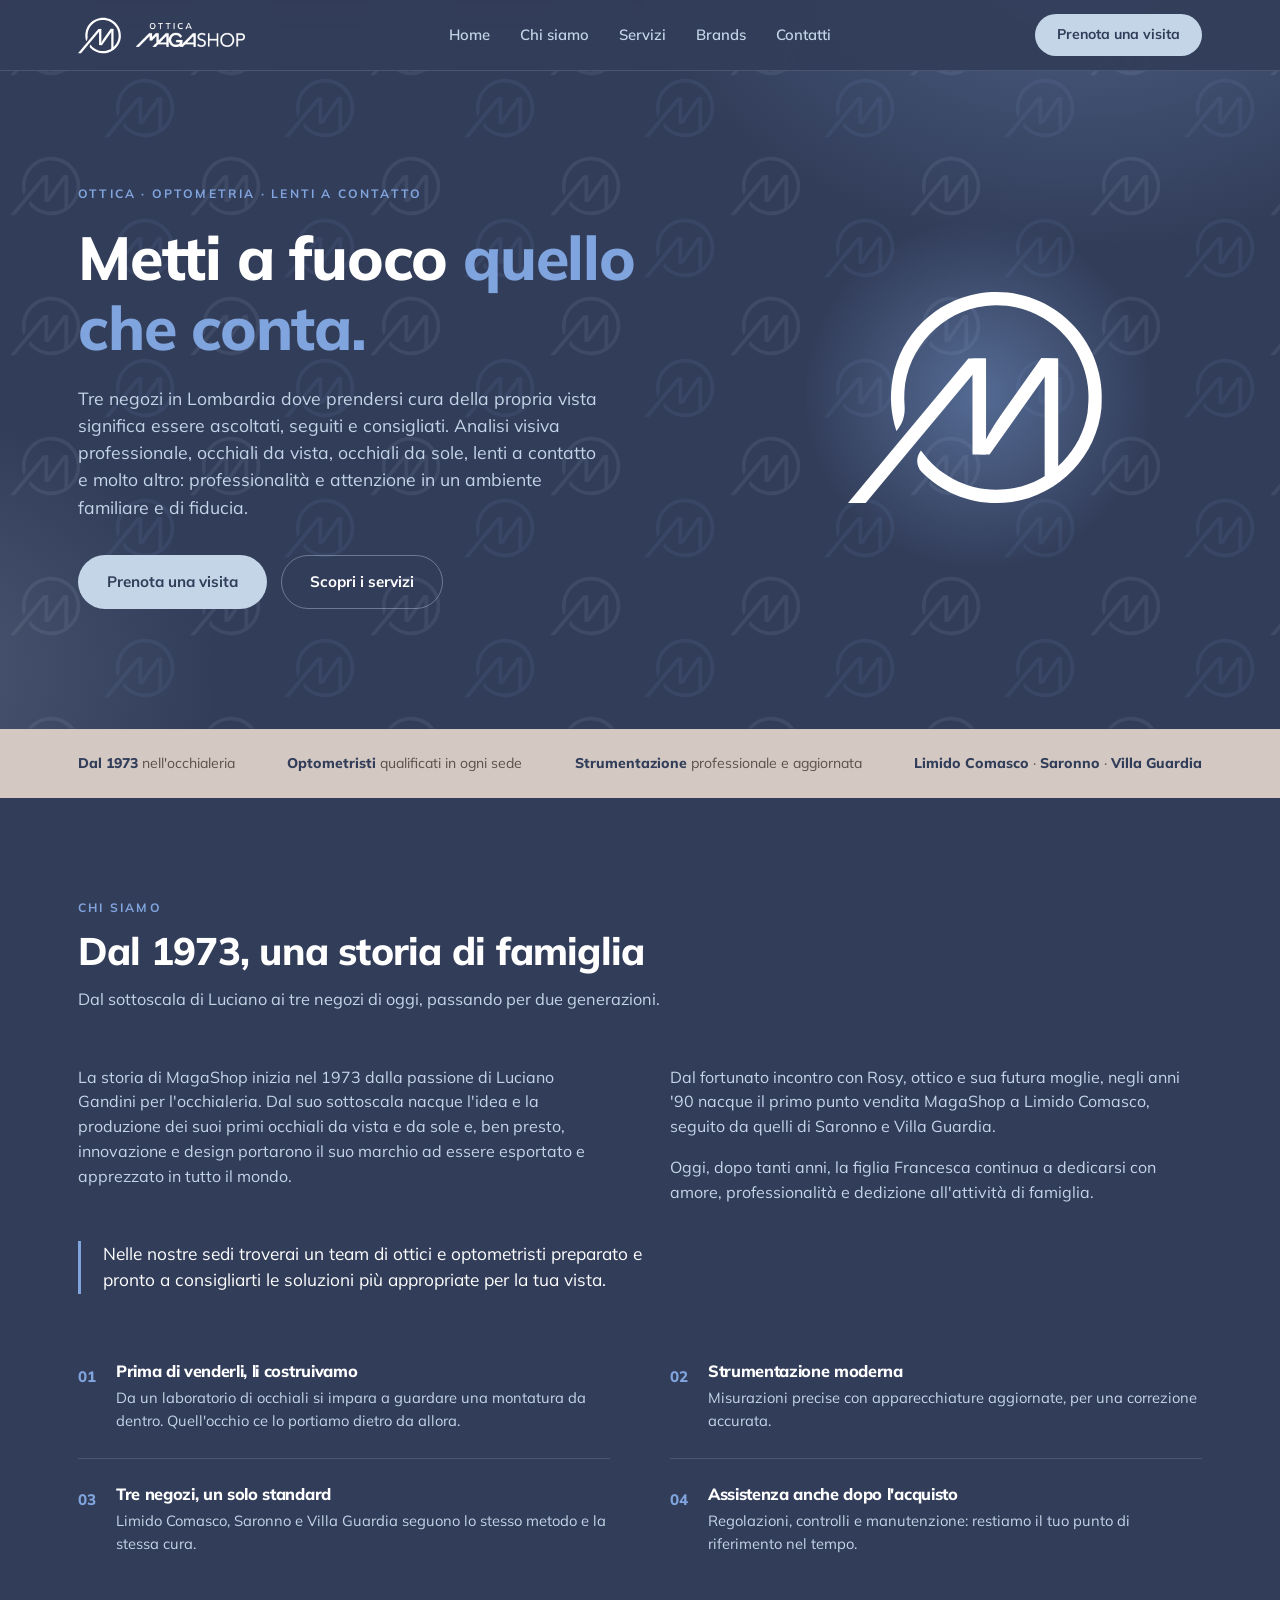
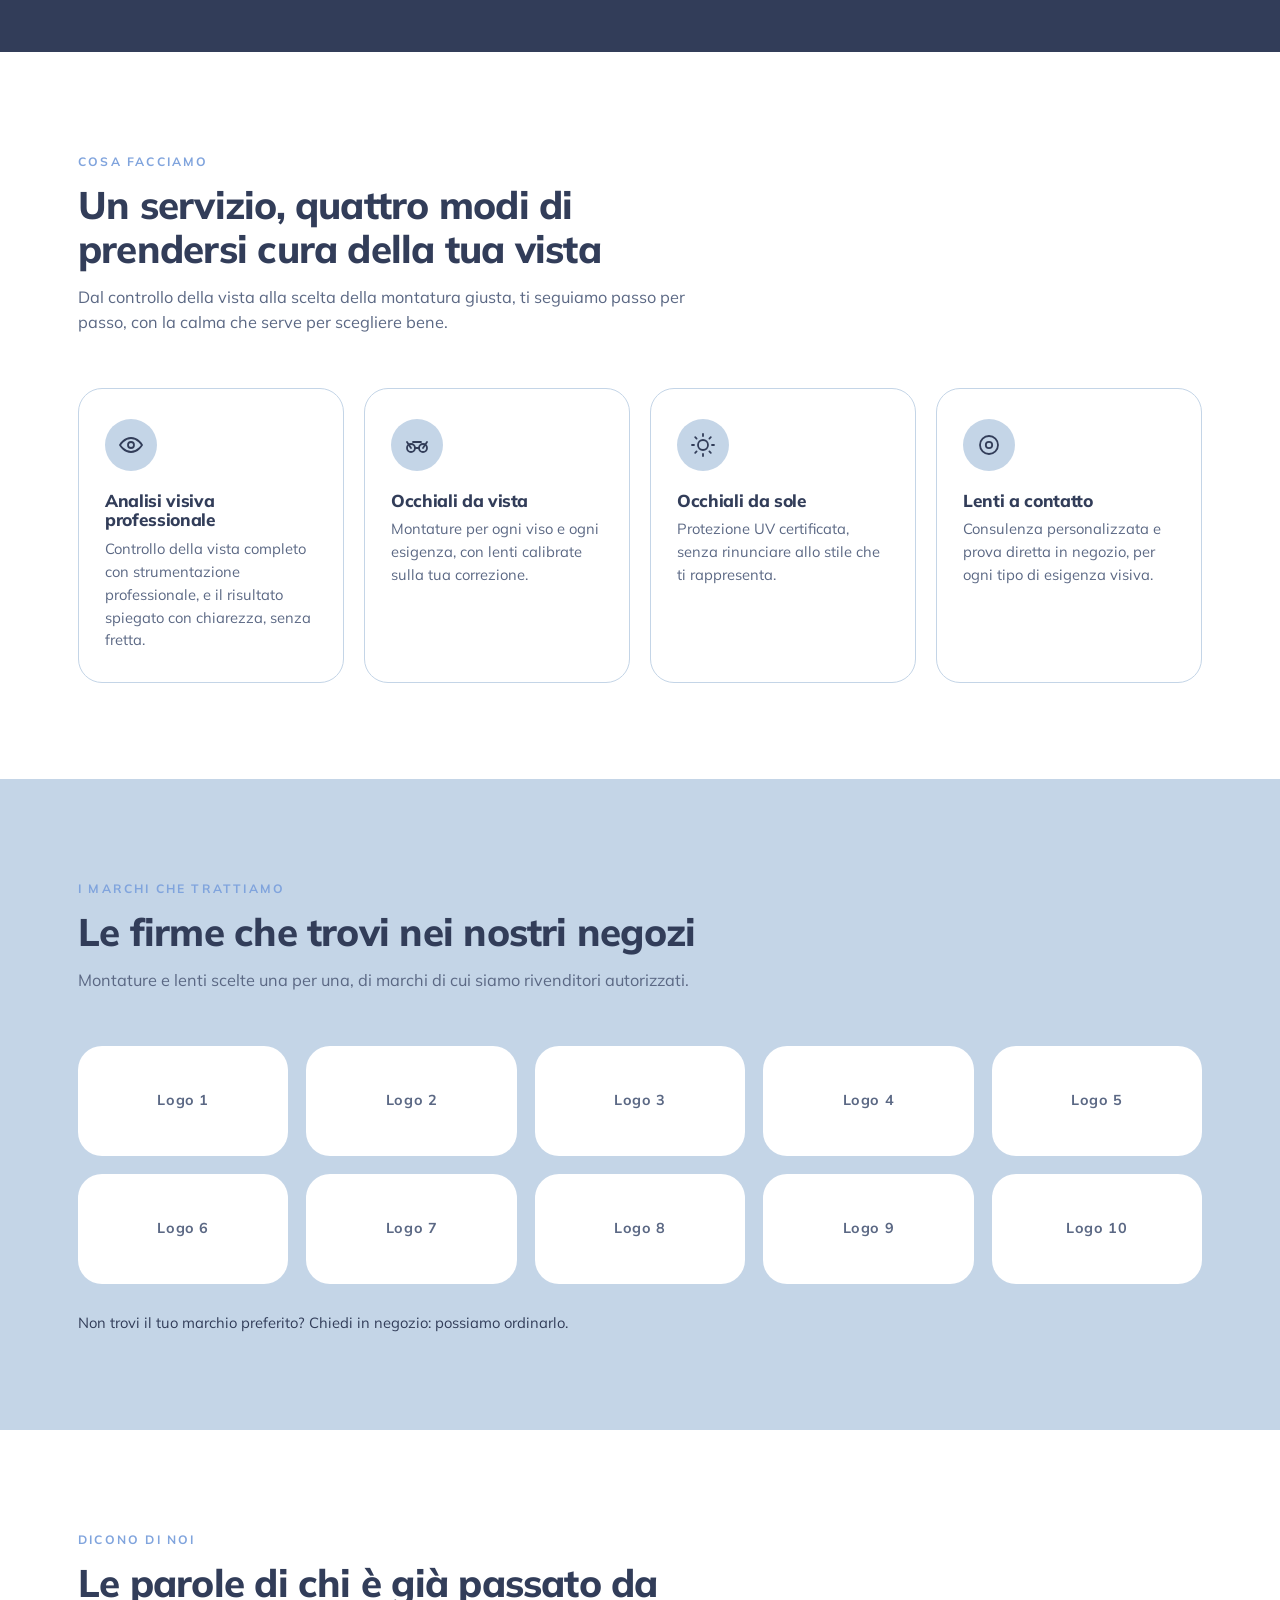
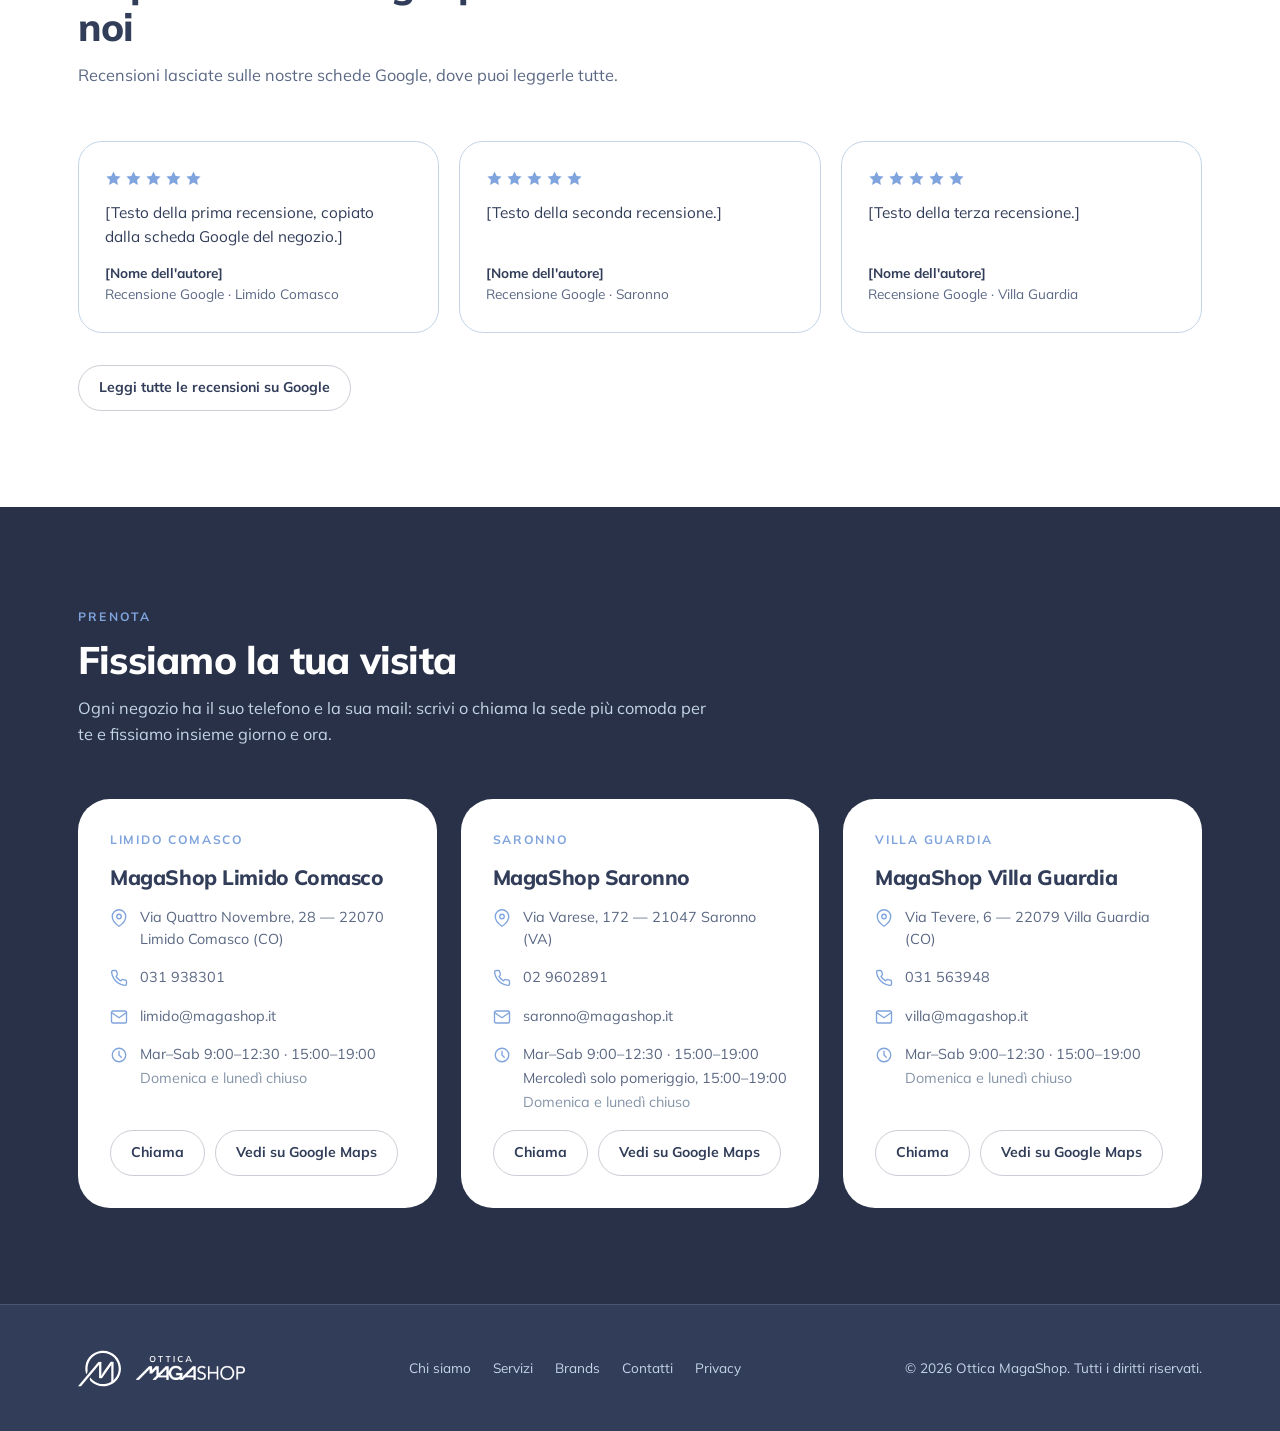
==== commit 01622f32: "Inserisci la storia del negozio e il menu mobile Storia - Il testo del cliente sostituisce i segnapo" ====
--- a/index.html
+++ b/index.html
@@ -35,6 +35,19 @@
       <a href="#contatti">Contatti</a>
     </nav>
     <a href="#contatti" class="nav-cta">Prenota una visita</a>
+    <button class="nav-toggle" type="button" aria-label="Apri il menu" aria-expanded="false" aria-controls="menu-mobile">
+      <span class="nav-toggle-bars" aria-hidden="true"></span>
+    </button>
+  </div>
+  <div class="menu-mobile" id="menu-mobile" hidden>
+    <nav aria-label="Menu principale">
+      <a href="#top">Home</a>
+      <a href="#chi-siamo">Chi siamo</a>
+      <a href="#servizi">Servizi</a>
+      <a href="#brands">Brands</a>
+      <a href="#contatti">Contatti</a>
+    </nav>
+    <a href="#contatti" class="btn btn-primary">Prenota una visita</a>
   </div>
 </header>
 
@@ -71,7 +84,7 @@
 
   <div class="trust-strip">
     <div class="wrap">
-      <span><strong>3</strong> negozi in Lombardia</span>
+      <span><strong>Dal 1973</strong> nell'occhialeria</span>
       <span><strong>Optometristi</strong> qualificati in ogni sede</span>
       <span><strong>Strumentazione</strong> professionale e aggiornata</span>
       <span><strong>Limido Comasco</strong> · <strong>Saronno</strong> · <strong>Villa Guardia</strong></span>
@@ -83,27 +96,25 @@
     <div class="wrap">
       <div class="section-head reveal">
         <span class="eyebrow">Chi siamo</span>
-        <h2>Competenza tecnica, accoglienza da negozio di fiducia</h2>
-        <p>Chi entra da noi per un controllo più tecnico trova la stessa attenzione di chi cerca solo un occhiale da sole. È la differenza che vogliamo si veda.</p>
-      </div>
-
-      <!-- TESTO DA CLIENTE: storia del negozio. I due paragrafi qui sotto sono
-           segnaposto, vanno sostituiti col testo che manderà il cliente. -->
+        <h2>Dal 1973, una storia di famiglia</h2>
+        <p>Dal sottoscala di Luciano ai tre negozi di oggi, passando per due generazioni.</p>
+      </div>
+
       <div class="storia reveal">
         <div>
-          <p>[Storia del negozio — primo paragrafo. Da dove nasce MagaShop, chi l'ha fondata e in che anno, come è cresciuta fino alle tre sedi di oggi.]</p>
-          <p>[Secondo paragrafo. Il passaggio generazionale o le persone che ci lavorano, che cosa è rimasto uguale nel tempo.]</p>
+          <p>La storia di MagaShop inizia nel 1973 dalla passione di Luciano Gandini per l'occhialeria. Dal suo sottoscala nacque l'idea e la produzione dei suoi primi occhiali da vista e da sole e, ben presto, innovazione e design portarono il suo marchio ad essere esportato e apprezzato in tutto il mondo.</p>
         </div>
         <div>
-          <p>[Terzo paragrafo. Il modo di lavorare: come si accoglie una persona che entra, quanto tempo si dedica a un controllo, il rapporto che si costruisce negli anni.]</p>
-          <p>[Quarto paragrafo. Uno sguardo al presente: la formazione continua, la strumentazione, i marchi scelti.]</p>
-        </div>
-      </div>
+          <p>Dal fortunato incontro con Rosy, ottico e sua futura moglie, negli anni '90 nacque il primo punto vendita MagaShop a Limido Comasco, seguito da quelli di Saronno e Villa Guardia.</p>
+          <p>Oggi, dopo tanti anni, la figlia Francesca continua a dedicarsi con amore, professionalità e dedizione all'attività di famiglia.</p>
+        </div>
+      </div>
+      <p class="storia-chiusura reveal">Nelle nostre sedi troverai un team di ottici e optometristi preparato e pronto a consigliarti le soluzioni più appropriate per la tua vista.</p>
 
       <div class="point-list reveal">
         <div class="point">
           <span class="point-num">01</span>
-          <div><h4>Optometristi qualificati</h4><p>In ogni sede lavora personale formato per misurare la vista in modo accurato, non solo per vendere.</p></div>
+          <div><h4>Prima di venderli, li costruivamo</h4><p>Da un laboratorio di occhiali si impara a guardare una montatura da dentro. Quell'occhio ce lo portiamo dietro da allora.</p></div>
         </div>
         <div class="point">
           <span class="point-num">02</span>
@@ -418,13 +429,7 @@
 }
 </script>
 
-<script>
-  const revealEls = document.querySelectorAll('.reveal');
-  const io = new IntersectionObserver((entries) => {
-    entries.forEach(e => { if (e.isIntersecting) { e.target.classList.add('in'); io.unobserve(e.target); } });
-  }, { threshold: 0.15 });
-  revealEls.forEach(el => io.observe(el));
-</script>
+<script src="assets/script.js" defer></script>
 
 </body>
 </html>
--- a/assets/style.css
+++ b/assets/style.css
@@ -90,8 +90,52 @@
   transition:transform .15s, background .2s;
 }
 .nav-cta:hover{ background:var(--white); transform:translateY(-1px); }
-@media (max-width:940px){ nav.links{ display:none; } }
-@media (max-width:420px){ .nav-cta{ padding:9px 16px; font-size:0.82rem; } }
+
+/* ---------- MENU A PANINO (sotto i 940px) ---------- */
+.nav-toggle{
+  display:none; width:44px; height:44px; flex-shrink:0;
+  background:none; border:1px solid var(--navy-line); border-radius:12px;
+  align-items:center; justify-content:center; cursor:pointer;
+}
+.nav-toggle-bars{ position:relative; }
+.nav-toggle-bars, .nav-toggle-bars::before, .nav-toggle-bars::after{
+  display:block; width:20px; height:2px; border-radius:2px; background:var(--white);
+  transition:transform .2s ease, background .15s ease;
+}
+.nav-toggle-bars::before, .nav-toggle-bars::after{ content:''; position:absolute; }
+.nav-toggle-bars::before{ transform:translateY(-6px); }
+.nav-toggle-bars::after{ transform:translateY(6px); }
+/* Aperto: la barra centrale sparisce e le altre due si incrociano. */
+.nav-toggle[aria-expanded="true"] .nav-toggle-bars{ background:transparent; }
+.nav-toggle[aria-expanded="true"] .nav-toggle-bars::before{ transform:rotate(45deg); }
+.nav-toggle[aria-expanded="true"] .nav-toggle-bars::after{ transform:rotate(-45deg); }
+
+.menu-mobile{
+  /* Fondo pieno, non ereditato dalla barra: sotto scorre la pagina e in
+     trasparenza il testo dell'hero si leggerebbe attraverso le voci. */
+  background:var(--navy);
+  border-top:1px solid var(--navy-line);
+  padding:12px 28px 28px;
+  max-height:calc(100vh - 72px); overflow-y:auto;
+}
+.menu-mobile nav{ display:flex; flex-direction:column; }
+.menu-mobile nav a{
+  color:var(--blue-soft); font-size:1.05rem; font-weight:600;
+  padding:14px 0; border-bottom:1px solid var(--navy-line);
+}
+.menu-mobile nav a:hover{ color:var(--white); }
+.menu-mobile .btn{ margin-top:22px; width:100%; }
+
+@media (max-width:940px){
+  nav.links{ display:none; }
+  .nav-toggle{ display:flex; }
+}
+/* Sotto i 520px logo, CTA e panino non ci starebbero: la CTA resta solo nel pannello. */
+@media (max-width:520px){ .nav-cta{ display:none; } }
+@media (min-width:941px){ .menu-mobile{ display:none; } }
+@media (prefers-reduced-motion: reduce){
+  .nav-toggle-bars, .nav-toggle-bars::before, .nav-toggle-bars::after{ transition:none; }
+}
 
 /* ---------- BOTTONI ---------- */
 .btn{
@@ -169,10 +213,16 @@
 .chi-siamo{ background:var(--navy); color:var(--white); }
 .chi-siamo .section-head h2{ color:var(--white); }
 .chi-siamo .section-head p{ color:var(--blue-soft); }
-.storia{ display:grid; grid-template-columns:1fr 1fr; gap:60px; align-items:start; margin-bottom:68px; }
-@media (max-width:900px){ .storia{ grid-template-columns:1fr; gap:28px; margin-bottom:48px; } }
+.storia{ display:grid; grid-template-columns:1fr 1fr; gap:60px; align-items:start; margin-bottom:36px; }
+@media (max-width:900px){ .storia{ grid-template-columns:1fr; gap:16px; margin-bottom:28px; } }
 .storia p{ color:var(--blue-soft); }
 .storia p + p{ margin-top:16px; }
+/* Chiusura della storia: sta al presente, quindi va staccata dal racconto. */
+.storia-chiusura{
+  color:var(--white); font-size:1.08rem; max-width:62ch;
+  padding-left:22px; border-left:3px solid var(--blue); margin-bottom:68px;
+}
+@media (max-width:900px){ .storia-chiusura{ margin-bottom:48px; font-size:1rem; padding-left:18px; } }
 .point-list{ display:grid; grid-template-columns:1fr 1fr; gap:26px 60px; }
 @media (max-width:900px){ .point-list{ grid-template-columns:1fr; } }
 .point{ display:flex; gap:20px; align-items:flex-start; padding-bottom:26px; border-bottom:1px solid var(--navy-line); }
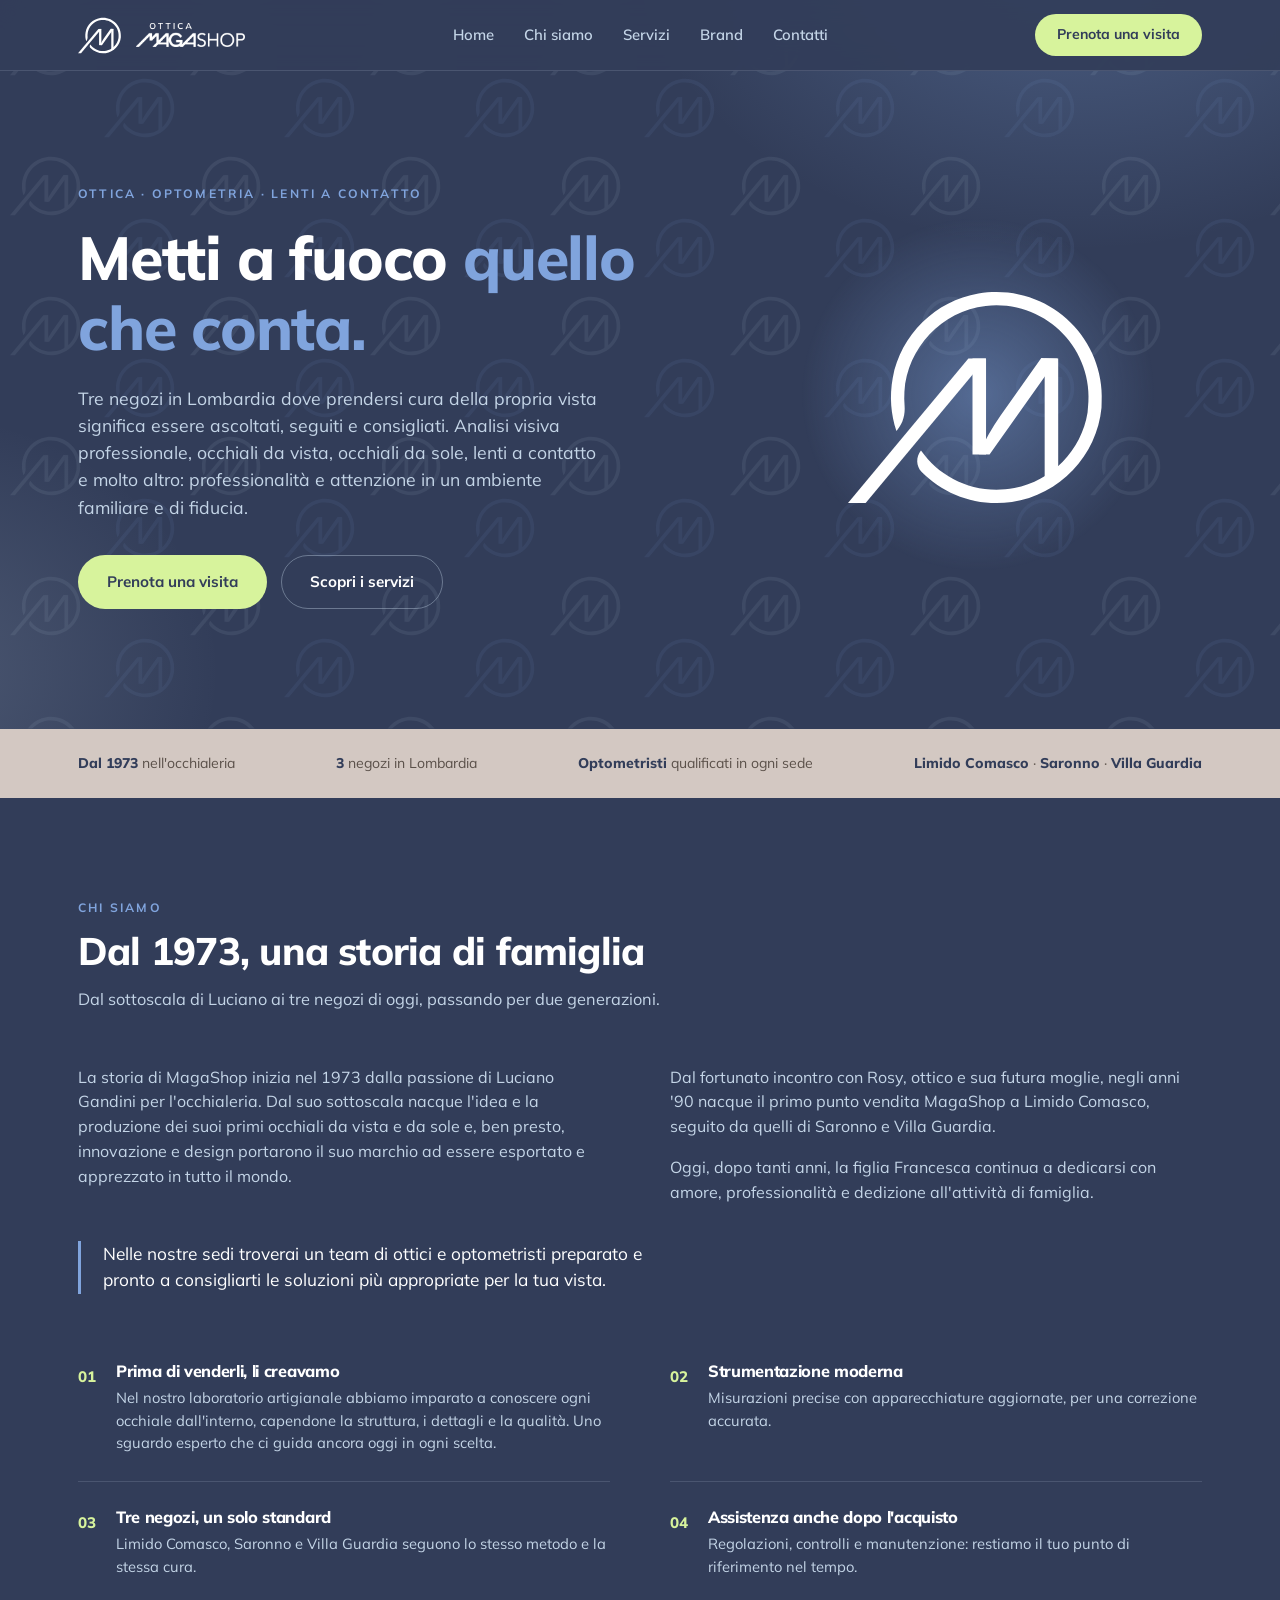
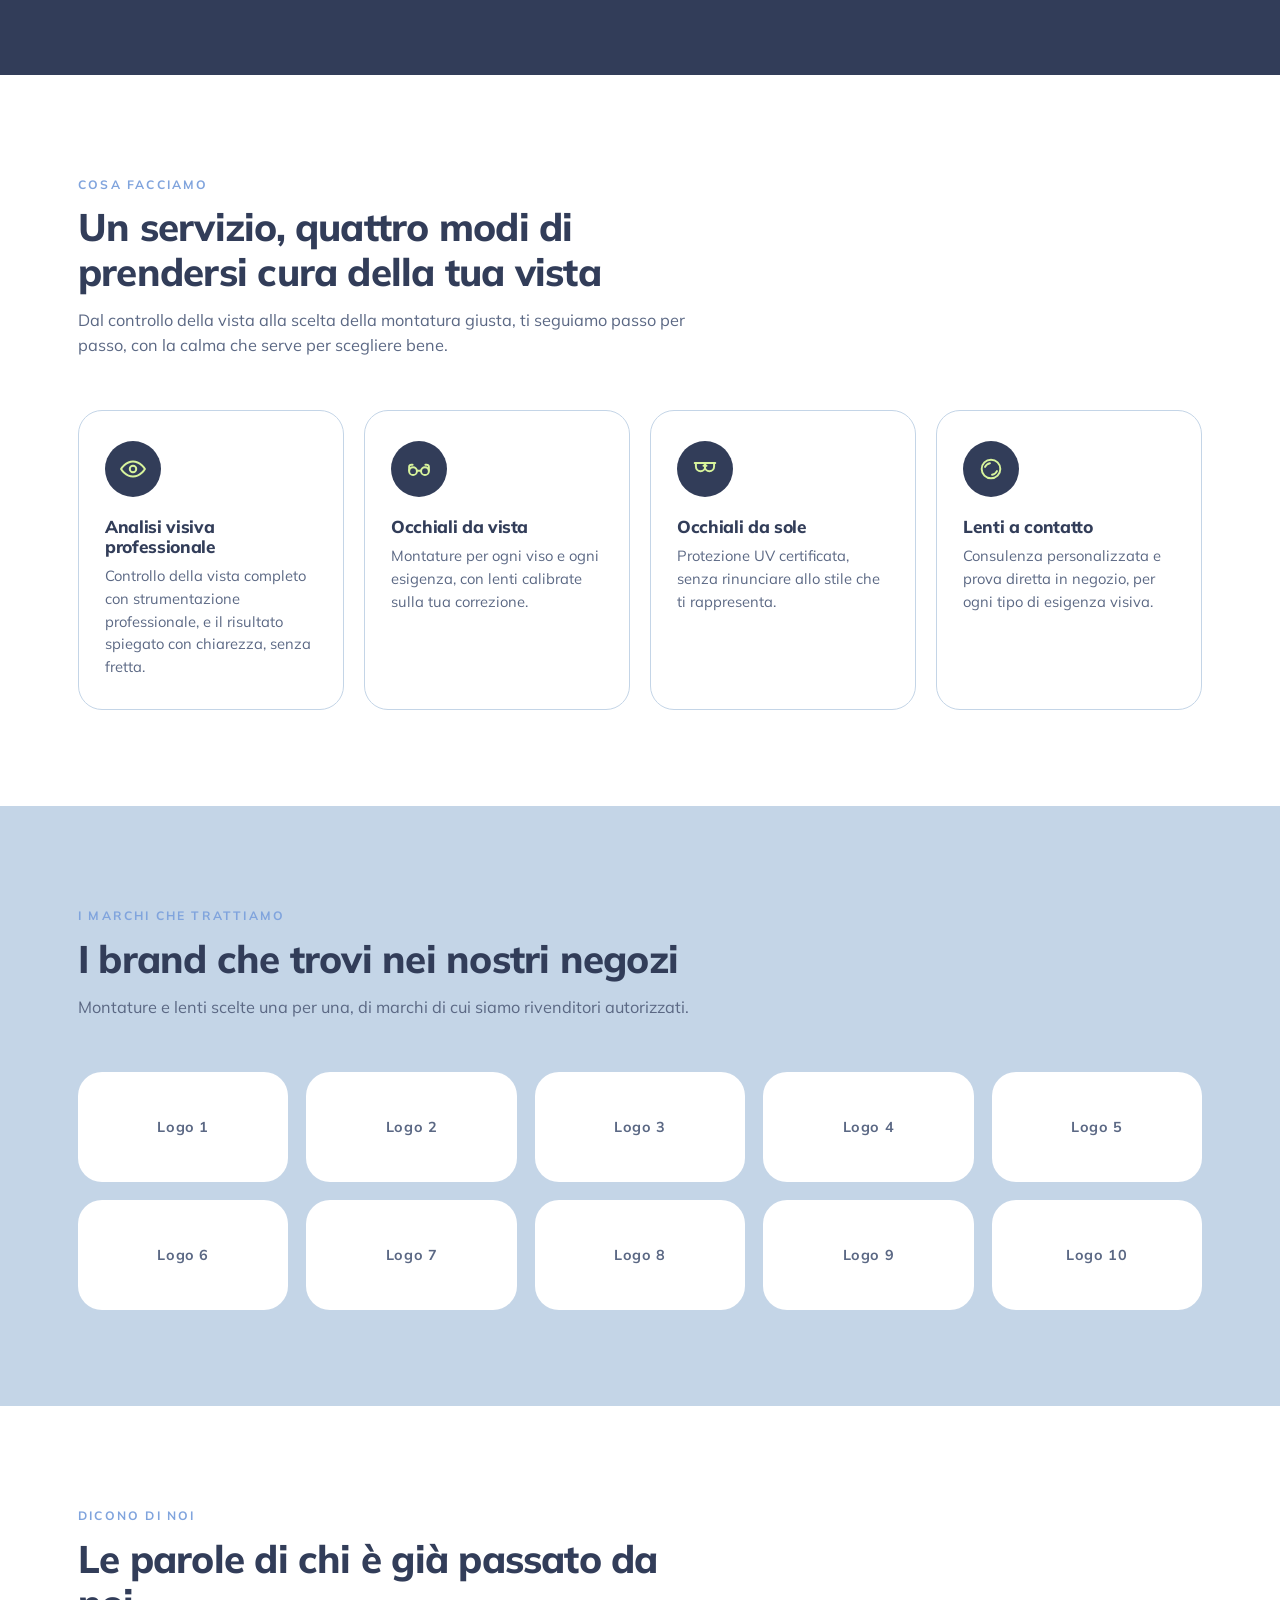
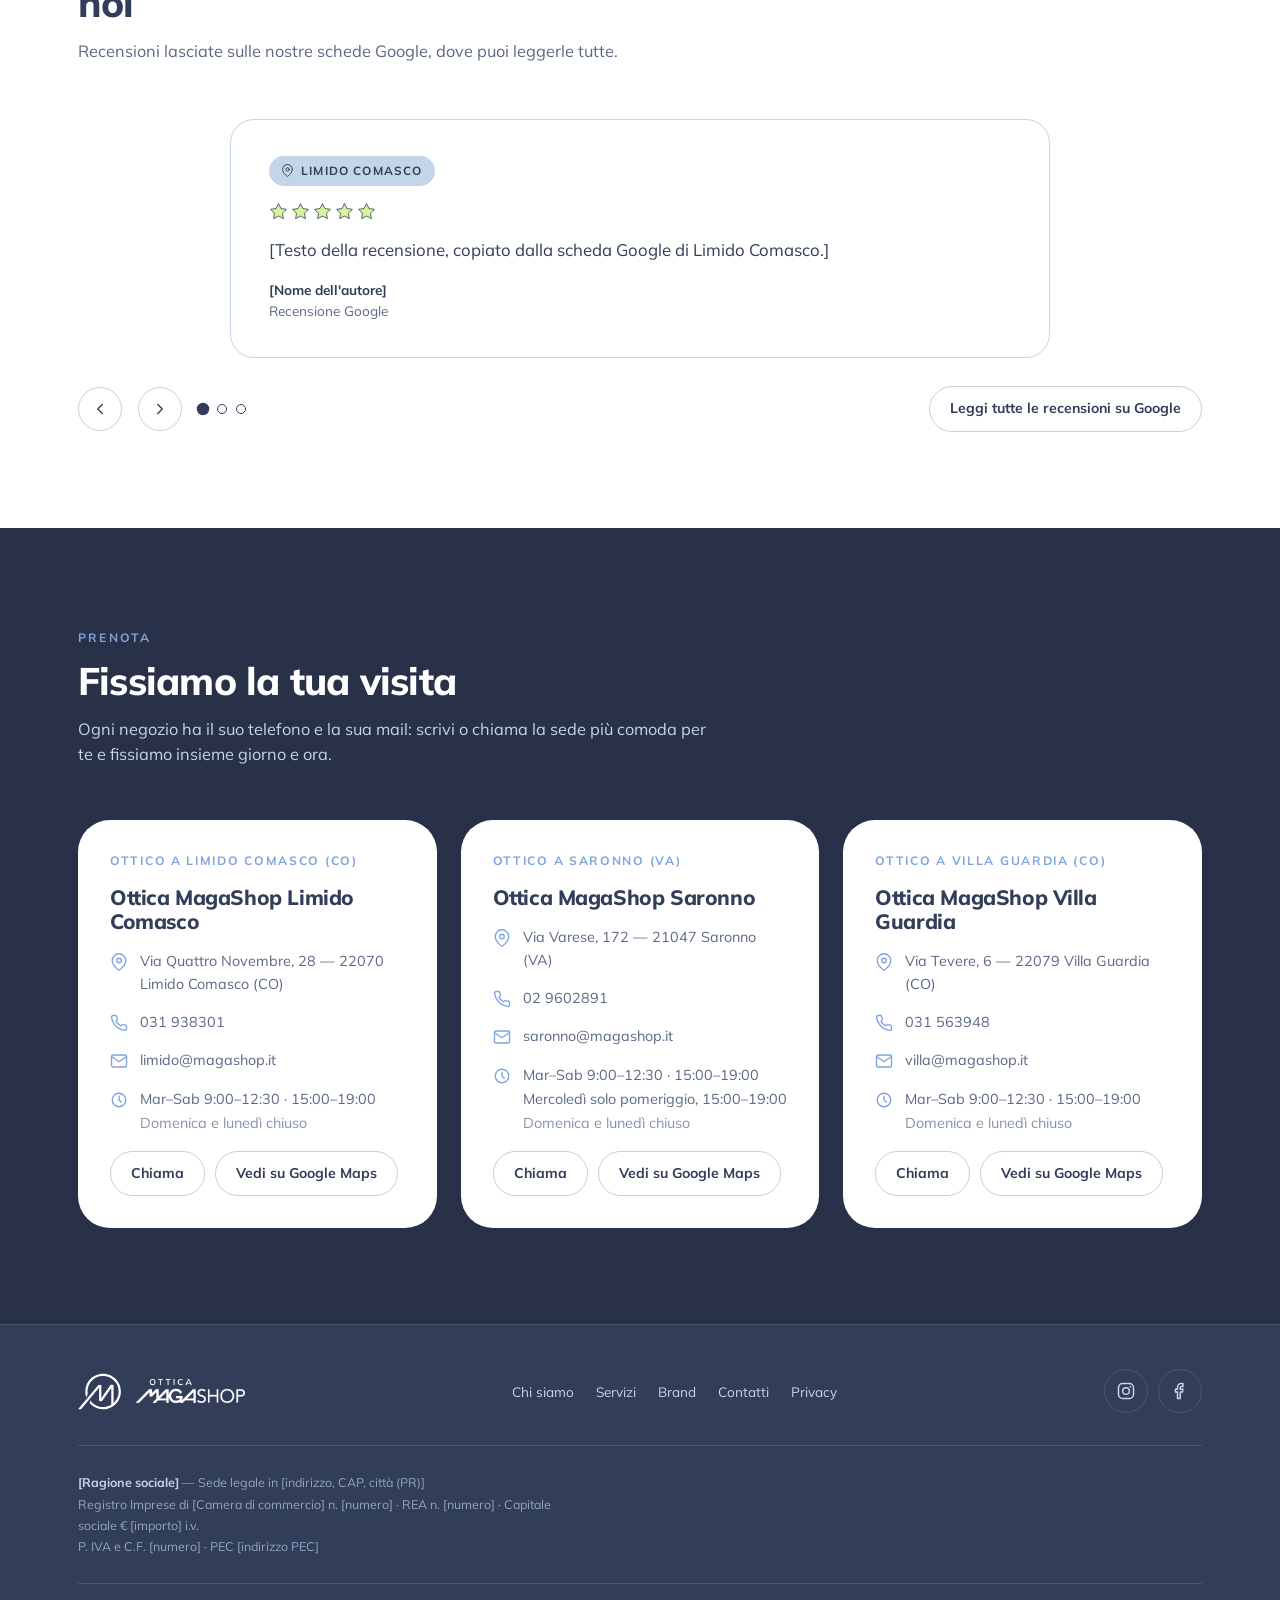
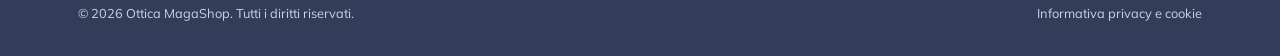
==== commit a970f8c1: "Social, carosello recensioni, SEO, dati societari e ritorno del lime Copy - Sezione brand: titolo "I" ====
--- a/index.html
+++ b/index.html
@@ -3,10 +3,22 @@
 <head>
 <meta charset="UTF-8">
 <meta name="viewport" content="width=device-width, initial-scale=1.0">
-<title>Ottica MagaShop — Analisi visiva, occhiali e lenti a contatto in Lombardia</title>
-<meta name="description" content="Ottica MagaShop: analisi visiva professionale, occhiali da vista e da sole, lenti a contatto. Tre negozi in Lombardia — Limido Comasco, Saronno, Villa Guardia.">
+<title>Ottica MagaShop — Ottico a Limido Comasco, Saronno e Villa Guardia</title>
+<meta name="description" content="Ottica dal 1973 con tre negozi in Lombardia: Limido Comasco, Saronno e Villa Guardia. Analisi visiva professionale, occhiali da vista e da sole, lenti a contatto.">
+<link rel="canonical" href="https://riccardosuardi.github.io/magashop/">
 <link rel="icon" href="assets/favicon.svg" type="image/svg+xml">
 <link rel="stylesheet" href="assets/style.css">
+
+<meta property="og:type" content="website">
+<meta property="og:locale" content="it_IT">
+<meta property="og:site_name" content="Ottica MagaShop">
+<meta property="og:title" content="Ottica MagaShop — Ottico a Limido Comasco, Saronno e Villa Guardia">
+<meta property="og:description" content="Ottica dal 1973 con tre negozi in Lombardia. Analisi visiva professionale, occhiali da vista e da sole, lenti a contatto.">
+<meta property="og:url" content="https://riccardosuardi.github.io/magashop/">
+<meta property="og:image" content="https://riccardosuardi.github.io/magashop/assets/og-image.png">
+<meta property="og:image:width" content="1200">
+<meta property="og:image:height" content="630">
+<meta name="twitter:card" content="summary_large_image">
 </head>
 <body>
 
@@ -31,7 +43,7 @@
       <a href="#top">Home</a>
       <a href="#chi-siamo">Chi siamo</a>
       <a href="#servizi">Servizi</a>
-      <a href="#brands">Brands</a>
+      <a href="#brands">Brand</a>
       <a href="#contatti">Contatti</a>
     </nav>
     <a href="#contatti" class="nav-cta">Prenota una visita</a>
@@ -44,7 +56,7 @@
       <a href="#top">Home</a>
       <a href="#chi-siamo">Chi siamo</a>
       <a href="#servizi">Servizi</a>
-      <a href="#brands">Brands</a>
+      <a href="#brands">Brand</a>
       <a href="#contatti">Contatti</a>
     </nav>
     <a href="#contatti" class="btn btn-primary">Prenota una visita</a>
@@ -84,9 +96,9 @@
 
   <div class="trust-strip">
     <div class="wrap">
-      <span><strong>Dal 1973</strong> nell'occhialeria</span>
+      <span><strong>Dal <span data-conta="1973" data-partenza="1953">1973</span></strong> nell'occhialeria</span>
+      <span><strong data-conta="3">3</strong> negozi in Lombardia</span>
       <span><strong>Optometristi</strong> qualificati in ogni sede</span>
-      <span><strong>Strumentazione</strong> professionale e aggiornata</span>
       <span><strong>Limido Comasco</strong> · <strong>Saronno</strong> · <strong>Villa Guardia</strong></span>
     </div>
   </div>
@@ -114,7 +126,7 @@
       <div class="point-list reveal">
         <div class="point">
           <span class="point-num">01</span>
-          <div><h4>Prima di venderli, li costruivamo</h4><p>Da un laboratorio di occhiali si impara a guardare una montatura da dentro. Quell'occhio ce lo portiamo dietro da allora.</p></div>
+          <div><h4>Prima di venderli, li creavamo</h4><p>Nel nostro laboratorio artigianale abbiamo imparato a conoscere ogni occhiale dall'interno, capendone la struttura, i dettagli e la qualità. Uno sguardo esperto che ci guida ancora oggi in ogni scelta.</p></div>
         </div>
         <div class="point">
           <span class="point-num">02</span>
@@ -141,23 +153,23 @@
         <p>Dal controllo della vista alla scelta della montatura giusta, ti seguiamo passo per passo, con la calma che serve per scegliere bene.</p>
       </div>
       <div class="card-grid">
-        <div class="service-card reveal">
+        <div class="service-card reveal stagger">
           <div class="service-icon"><svg viewBox="0 0 24 24" fill="none" stroke-width="1.8" stroke-linecap="round" stroke-linejoin="round"><path d="M1 12s4-7 11-7 11 7 11 7-4 7-11 7-11-7-11-7z"/><circle cx="12" cy="12" r="3"/></svg></div>
           <h3>Analisi visiva professionale</h3>
           <p>Controllo della vista completo con strumentazione professionale, e il risultato spiegato con chiarezza, senza fretta.</p>
         </div>
-        <div class="service-card reveal">
-          <div class="service-icon"><svg viewBox="0 0 24 24" fill="none" stroke-width="1.8" stroke-linecap="round" stroke-linejoin="round"><circle cx="6" cy="15" r="4"/><circle cx="18" cy="15" r="4"/><path d="M10 15h4M2 9l4 6M22 9l-4 6M8 9h8"/></svg></div>
+        <div class="service-card reveal stagger">
+          <div class="service-icon"><svg viewBox="0 0 24 24" fill="none" stroke-width="1.8" stroke-linecap="round" stroke-linejoin="round"><circle cx="6.5" cy="14" r="3.6"/><circle cx="17.5" cy="14" r="3.6"/><path d="M10.1 13.6h3.8"/><path d="M2.9 13.4V10a2 2 0 0 1 2-2h1.2"/><path d="M21.1 13.4V10a2 2 0 0 0-2-2h-1.2"/></svg></div>
           <h3>Occhiali da vista</h3>
           <p>Montature per ogni viso e ogni esigenza, con lenti calibrate sulla tua correzione.</p>
         </div>
-        <div class="service-card reveal">
-          <div class="service-icon"><svg viewBox="0 0 24 24" fill="none" stroke-width="1.8" stroke-linecap="round" stroke-linejoin="round"><circle cx="12" cy="12" r="5"/><path d="M12 1v2M12 21v2M4.2 4.2l1.4 1.4M18.4 18.4l1.4 1.4M1 12h2M21 12h2M4.2 19.8l1.4-1.4M18.4 5.6l1.4-1.4"/></svg></div>
+        <div class="service-card reveal stagger">
+          <div class="service-icon"><svg viewBox="0 0 24 24" fill="none" stroke-width="1.8" stroke-linecap="round" stroke-linejoin="round"><path d="M2.5 6.5h19"/><path d="M3.6 6.5v3.2a4.3 4.3 0 0 0 8.6 0V6.5"/><path d="M11.8 6.5v3.2a4.3 4.3 0 0 0 8.6 0V6.5"/><path d="M10.6 9h2.8"/></svg></div>
           <h3>Occhiali da sole</h3>
           <p>Protezione UV certificata, senza rinunciare allo stile che ti rappresenta.</p>
         </div>
-        <div class="service-card reveal">
-          <div class="service-icon"><svg viewBox="0 0 24 24" fill="none" stroke-width="1.8" stroke-linecap="round" stroke-linejoin="round"><circle cx="12" cy="12" r="9"/><circle cx="12" cy="12" r="3.2"/></svg></div>
+        <div class="service-card reveal stagger">
+          <div class="service-icon"><svg viewBox="0 0 24 24" fill="none" stroke-width="1.8" stroke-linecap="round" stroke-linejoin="round"><circle cx="12" cy="12" r="8.6"/><path d="M6.5 10.1a6.3 6.3 0 0 1 4.5-3.4"/><path d="M17.5 13.9a6.3 6.3 0 0 1-4.5 3.4"/></svg></div>
           <h3>Lenti a contatto</h3>
           <p>Consulenza personalizzata e prova diretta in negozio, per ogni tipo di esigenza visiva.</p>
         </div>
@@ -170,7 +182,7 @@
     <div class="wrap">
       <div class="section-head reveal">
         <span class="eyebrow">I marchi che trattiamo</span>
-        <h2>Le firme che trovi nei nostri negozi</h2>
+        <h2>I brand che trovi nei nostri negozi</h2>
         <p>Montature e lenti scelte una per una, di marchi di cui siamo rivenditori autorizzati.</p>
       </div>
 
@@ -178,19 +190,18 @@
            <div class="brand-card"><img src="assets/brands/nome-marchio.svg" alt="Nome marchio"></div>
            File in assets/brands/, meglio SVG; se PNG, con trasparenza e a doppia risoluzione.
            I loghi vanno lasciati nei colori originali: niente filtri, niente monocromia. -->
-      <div class="brand-grid reveal">
-        <div class="brand-card"><span class="brand-placeholder">Logo 1</span></div>
-        <div class="brand-card"><span class="brand-placeholder">Logo 2</span></div>
-        <div class="brand-card"><span class="brand-placeholder">Logo 3</span></div>
-        <div class="brand-card"><span class="brand-placeholder">Logo 4</span></div>
-        <div class="brand-card"><span class="brand-placeholder">Logo 5</span></div>
-        <div class="brand-card"><span class="brand-placeholder">Logo 6</span></div>
-        <div class="brand-card"><span class="brand-placeholder">Logo 7</span></div>
-        <div class="brand-card"><span class="brand-placeholder">Logo 8</span></div>
-        <div class="brand-card"><span class="brand-placeholder">Logo 9</span></div>
-        <div class="brand-card"><span class="brand-placeholder">Logo 10</span></div>
-      </div>
-      <p class="brands-note reveal">Non trovi il tuo marchio preferito? Chiedi in negozio: possiamo ordinarlo.</p>
+      <div class="brand-grid">
+        <div class="brand-card reveal stagger"><span class="brand-placeholder">Logo 1</span></div>
+        <div class="brand-card reveal stagger"><span class="brand-placeholder">Logo 2</span></div>
+        <div class="brand-card reveal stagger"><span class="brand-placeholder">Logo 3</span></div>
+        <div class="brand-card reveal stagger"><span class="brand-placeholder">Logo 4</span></div>
+        <div class="brand-card reveal stagger"><span class="brand-placeholder">Logo 5</span></div>
+        <div class="brand-card reveal stagger"><span class="brand-placeholder">Logo 6</span></div>
+        <div class="brand-card reveal stagger"><span class="brand-placeholder">Logo 7</span></div>
+        <div class="brand-card reveal stagger"><span class="brand-placeholder">Logo 8</span></div>
+        <div class="brand-card reveal stagger"><span class="brand-placeholder">Logo 9</span></div>
+        <div class="brand-card reveal stagger"><span class="brand-placeholder">Logo 10</span></div>
+      </div>
     </div>
   </section>
 
@@ -203,45 +214,23 @@
         <p>Recensioni lasciate sulle nostre schede Google, dove puoi leggerle tutte.</p>
       </div>
 
-      <!-- RECENSIONI DA CLIENTE: sostituire testo, nome e negozio con recensioni vere
-           scelte dalle schede Google. Verificare il numero di stelle di ciascuna. -->
-      <div class="review-grid">
-        <div class="review-card reveal">
-          <div class="stars" aria-label="5 stelle su 5">
-            <svg viewBox="0 0 24 24" aria-hidden="true"><path d="m12 2 3.1 6.3 6.9 1-5 4.9 1.2 6.8L12 17.8 5.8 21l1.2-6.8-5-4.9 6.9-1z"/></svg>
-            <svg viewBox="0 0 24 24" aria-hidden="true"><path d="m12 2 3.1 6.3 6.9 1-5 4.9 1.2 6.8L12 17.8 5.8 21l1.2-6.8-5-4.9 6.9-1z"/></svg>
-            <svg viewBox="0 0 24 24" aria-hidden="true"><path d="m12 2 3.1 6.3 6.9 1-5 4.9 1.2 6.8L12 17.8 5.8 21l1.2-6.8-5-4.9 6.9-1z"/></svg>
-            <svg viewBox="0 0 24 24" aria-hidden="true"><path d="m12 2 3.1 6.3 6.9 1-5 4.9 1.2 6.8L12 17.8 5.8 21l1.2-6.8-5-4.9 6.9-1z"/></svg>
-            <svg viewBox="0 0 24 24" aria-hidden="true"><path d="m12 2 3.1 6.3 6.9 1-5 4.9 1.2 6.8L12 17.8 5.8 21l1.2-6.8-5-4.9 6.9-1z"/></svg>
-          </div>
-          <blockquote>[Testo della prima recensione, copiato dalla scheda Google del negozio.]</blockquote>
-          <p class="review-meta"><strong>[Nome dell'autore]</strong>Recensione Google · Limido Comasco</p>
-        </div>
-        <div class="review-card reveal">
-          <div class="stars" aria-label="5 stelle su 5">
-            <svg viewBox="0 0 24 24" aria-hidden="true"><path d="m12 2 3.1 6.3 6.9 1-5 4.9 1.2 6.8L12 17.8 5.8 21l1.2-6.8-5-4.9 6.9-1z"/></svg>
-            <svg viewBox="0 0 24 24" aria-hidden="true"><path d="m12 2 3.1 6.3 6.9 1-5 4.9 1.2 6.8L12 17.8 5.8 21l1.2-6.8-5-4.9 6.9-1z"/></svg>
-            <svg viewBox="0 0 24 24" aria-hidden="true"><path d="m12 2 3.1 6.3 6.9 1-5 4.9 1.2 6.8L12 17.8 5.8 21l1.2-6.8-5-4.9 6.9-1z"/></svg>
-            <svg viewBox="0 0 24 24" aria-hidden="true"><path d="m12 2 3.1 6.3 6.9 1-5 4.9 1.2 6.8L12 17.8 5.8 21l1.2-6.8-5-4.9 6.9-1z"/></svg>
-            <svg viewBox="0 0 24 24" aria-hidden="true"><path d="m12 2 3.1 6.3 6.9 1-5 4.9 1.2 6.8L12 17.8 5.8 21l1.2-6.8-5-4.9 6.9-1z"/></svg>
-          </div>
-          <blockquote>[Testo della seconda recensione.]</blockquote>
-          <p class="review-meta"><strong>[Nome dell'autore]</strong>Recensione Google · Saronno</p>
-        </div>
-        <div class="review-card reveal">
-          <div class="stars" aria-label="5 stelle su 5">
-            <svg viewBox="0 0 24 24" aria-hidden="true"><path d="m12 2 3.1 6.3 6.9 1-5 4.9 1.2 6.8L12 17.8 5.8 21l1.2-6.8-5-4.9 6.9-1z"/></svg>
-            <svg viewBox="0 0 24 24" aria-hidden="true"><path d="m12 2 3.1 6.3 6.9 1-5 4.9 1.2 6.8L12 17.8 5.8 21l1.2-6.8-5-4.9 6.9-1z"/></svg>
-            <svg viewBox="0 0 24 24" aria-hidden="true"><path d="m12 2 3.1 6.3 6.9 1-5 4.9 1.2 6.8L12 17.8 5.8 21l1.2-6.8-5-4.9 6.9-1z"/></svg>
-            <svg viewBox="0 0 24 24" aria-hidden="true"><path d="m12 2 3.1 6.3 6.9 1-5 4.9 1.2 6.8L12 17.8 5.8 21l1.2-6.8-5-4.9 6.9-1z"/></svg>
-            <svg viewBox="0 0 24 24" aria-hidden="true"><path d="m12 2 3.1 6.3 6.9 1-5 4.9 1.2 6.8L12 17.8 5.8 21l1.2-6.8-5-4.9 6.9-1z"/></svg>
-          </div>
-          <blockquote>[Testo della terza recensione.]</blockquote>
-          <p class="review-meta"><strong>[Nome dell'autore]</strong>Recensione Google · Villa Guardia</p>
-        </div>
-      </div>
-      <div class="reviews-cta reveal">
-        <a href="https://www.google.com/maps/search/?api=1&query=Ottica+MagaShop" target="_blank" rel="noopener" class="btn btn-navy btn-sm">Leggi tutte le recensioni su Google</a>
+      <!-- Il carosello viene costruito da assets/script.js leggendo
+           assets/recensioni.json. Per cambiare le recensioni si tocca solo quel
+           file: qui dentro non c'è testo da modificare. -->
+      <div class="carosello" data-carosello aria-roledescription="carosello" aria-label="Recensioni dei clienti">
+        <div class="carosello-vetrina">
+          <div class="carosello-pista" data-pista></div>
+        </div>
+        <div class="carosello-controlli">
+          <button class="carosello-freccia" type="button" data-prec aria-label="Recensione precedente">
+            <svg viewBox="0 0 24 24" fill="none" stroke-width="1.8" stroke-linecap="round" stroke-linejoin="round" aria-hidden="true"><path d="M15 18 9 12l6-6"/></svg>
+          </button>
+          <button class="carosello-freccia" type="button" data-succ aria-label="Recensione successiva">
+            <svg viewBox="0 0 24 24" fill="none" stroke-width="1.8" stroke-linecap="round" stroke-linejoin="round" aria-hidden="true"><path d="m9 18 6-6-6-6"/></svg>
+          </button>
+          <div class="carosello-punti" data-punti role="tablist" aria-label="Scegli la recensione"></div>
+          <a href="https://www.google.com/maps/search/?api=1&query=Ottica+MagaShop" target="_blank" rel="noopener" class="btn btn-navy btn-sm carosello-cta">Leggi tutte le recensioni su Google</a>
+        </div>
       </div>
     </div>
   </section>
@@ -256,9 +245,9 @@
       </div>
       <div class="store-grid">
 
-        <div class="store-card reveal">
-          <span class="tag">Limido Comasco</span>
-          <h3>MagaShop Limido Comasco</h3>
+        <div class="store-card reveal stagger">
+          <span class="tag">Ottico a Limido Comasco (CO)</span>
+          <h3>Ottica MagaShop Limido Comasco</h3>
           <div class="store-line">
             <svg viewBox="0 0 24 24" fill="none" stroke-width="1.8" stroke-linecap="round" stroke-linejoin="round"><path d="M21 10c0 7-9 13-9 13s-9-6-9-13a9 9 0 0 1 18 0z"/><circle cx="12" cy="10" r="3"/></svg>
             <span>Via Quattro Novembre, 28 — 22070 Limido Comasco (CO)</span>
@@ -284,9 +273,9 @@
           </div>
         </div>
 
-        <div class="store-card reveal">
-          <span class="tag">Saronno</span>
-          <h3>MagaShop Saronno</h3>
+        <div class="store-card reveal stagger">
+          <span class="tag">Ottico a Saronno (VA)</span>
+          <h3>Ottica MagaShop Saronno</h3>
           <div class="store-line">
             <svg viewBox="0 0 24 24" fill="none" stroke-width="1.8" stroke-linecap="round" stroke-linejoin="round"><path d="M21 10c0 7-9 13-9 13s-9-6-9-13a9 9 0 0 1 18 0z"/><circle cx="12" cy="10" r="3"/></svg>
             <span>Via Varese, 172 — 21047 Saronno (VA)</span>
@@ -313,9 +302,9 @@
           </div>
         </div>
 
-        <div class="store-card reveal">
-          <span class="tag">Villa Guardia</span>
-          <h3>MagaShop Villa Guardia</h3>
+        <div class="store-card reveal stagger">
+          <span class="tag">Ottico a Villa Guardia (CO)</span>
+          <h3>Ottica MagaShop Villa Guardia</h3>
           <div class="store-line">
             <svg viewBox="0 0 24 24" fill="none" stroke-width="1.8" stroke-linecap="round" stroke-linejoin="round"><path d="M21 10c0 7-9 13-9 13s-9-6-9-13a9 9 0 0 1 18 0z"/><circle cx="12" cy="10" r="3"/></svg>
             <span>Via Tevere, 6 — 22079 Villa Guardia (CO)</span>
@@ -348,19 +337,56 @@
 </main>
 
 <footer>
-  <div class="wrap foot-grid">
-    <a href="#top" class="logo" aria-label="Ottica MagaShop, torna in cima">
-      <svg class="mark" viewBox="0 0 222.47 192.53" fill="currentColor" aria-hidden="true"><use href="#maga-mark"/></svg>
-      <img class="wordmark" src="assets/magashop-wordmark.png" alt="Ottica MagaShop" width="660" height="145">
-    </a>
-    <div class="foot-links">
-      <a href="#chi-siamo">Chi siamo</a>
-      <a href="#servizi">Servizi</a>
-      <a href="#brands">Brands</a>
-      <a href="#contatti">Contatti</a>
-      <a href="privacy.html">Privacy</a>
-    </div>
-    <span>&copy; 2026 Ottica MagaShop. Tutti i diritti riservati.</span>
+  <div class="wrap">
+    <div class="foot-grid">
+      <a href="#top" class="logo" aria-label="Ottica MagaShop, torna in cima">
+        <svg class="mark" viewBox="0 0 222.47 192.53" fill="currentColor" aria-hidden="true"><use href="#maga-mark"/></svg>
+        <img class="wordmark" src="assets/magashop-wordmark.png" alt="Ottica MagaShop" width="660" height="145">
+      </a>
+      <div class="foot-links">
+        <a href="#chi-siamo">Chi siamo</a>
+        <a href="#servizi">Servizi</a>
+        <a href="#brands">Brand</a>
+        <a href="#contatti">Contatti</a>
+        <a href="privacy.html">Privacy</a>
+      </div>
+      <div class="social">
+        <a href="https://www.instagram.com/otticamagashop/" target="_blank" rel="noopener" aria-label="Ottica MagaShop su Instagram">
+          <svg viewBox="0 0 24 24" fill="none" stroke="currentColor" stroke-width="1.8" stroke-linecap="round" stroke-linejoin="round" aria-hidden="true"><rect x="3" y="3" width="18" height="18" rx="5"/><circle cx="12" cy="12" r="4"/><circle cx="17.2" cy="6.8" r="1.1" fill="currentColor" stroke="none"/></svg>
+        </a>
+        <a href="https://www.facebook.com/MagaShopOcchiali/" target="_blank" rel="noopener" aria-label="Ottica MagaShop su Facebook">
+          <svg viewBox="0 0 24 24" fill="none" stroke="currentColor" stroke-width="1.8" stroke-linecap="round" stroke-linejoin="round" aria-hidden="true"><path d="M15.5 3h-2.2A4.3 4.3 0 0 0 9 7.3V10H6.5v3.2H9V21h3.3v-7.8h2.6l.6-3.2h-3.2V7.7c0-.8.4-1.2 1.2-1.2h2.1z"/></svg>
+        </a>
+      </div>
+    </div>
+
+    <!-- Dati societari obbligatori sul sito per le società di capitali (art. 2250 c.c.):
+         sede, Registro Imprese e numero, REA, capitale versato, eventuale socio unico.
+         DATI DA CLIENTE: sostituire i campi fra parentesi quadre con quelli reali.
+         Finché restano segnaposto, la riga di avviso qui sotto va lasciata. -->
+    <div class="foot-legale">
+      <p class="foot-dati">
+        <strong>[Ragione sociale]</strong> — Sede legale in [indirizzo, CAP, città (PR)]<br>
+        Registro Imprese di [Camera di commercio] n. [numero] · REA n. [numero] ·
+        Capitale sociale € [importo] i.v.<br>
+        P. IVA e C.F. [numero] · PEC [indirizzo PEC]
+      </p>
+      <!-- LOGHI DA CLIENTE: file ufficiali, non ricostruzioni.
+           Attività storiche: chiarire se è il riconoscimento di Regione Lombardia
+           (registro regionale, art. 148 ter L.R. 6/2010) o quello di Unioncamere
+           ("Impresa Storica d'Italia"): il marchio viene consegnato col riconoscimento.
+           Confcommercio: logo ufficiale, uso riservato agli associati.
+      <div class="foot-loghi">
+        <img src="assets/loghi/attivita-storiche.svg" alt="Riconoscimento attività storica">
+        <img src="assets/loghi/confcommercio.svg" alt="Associato Confcommercio">
+      </div>
+      -->
+    </div>
+
+    <div class="foot-chiusura">
+      <span>&copy; 2026 Ottica MagaShop. Tutti i diritti riservati.</span>
+      <a href="privacy.html">Informativa privacy e cookie</a>
+    </div>
   </div>
 </footer>
 
@@ -372,6 +398,12 @@
       "@type": "Optician",
       "name": "Ottica MagaShop Limido Comasco",
       "url": "https://riccardosuardi.github.io/magashop/",
+      "image": "https://riccardosuardi.github.io/magashop/assets/og-image.png",
+      "foundingDate": "1973",
+      "sameAs": [
+        "https://www.instagram.com/otticamagashop/",
+        "https://www.facebook.com/MagaShopOcchiali/"
+      ],
       "telephone": "+39031938301",
       "email": "limido@magashop.it",
       "address": {
@@ -382,6 +414,7 @@
         "addressRegion": "CO",
         "addressCountry": "IT"
       },
+      "areaServed": { "@type": "AdministrativeArea", "name": "Lombardia" },
       "openingHoursSpecification": [
         { "@type": "OpeningHoursSpecification", "dayOfWeek": ["Tuesday","Wednesday","Thursday","Friday","Saturday"], "opens": "09:00", "closes": "12:30" },
         { "@type": "OpeningHoursSpecification", "dayOfWeek": ["Tuesday","Wednesday","Thursday","Friday","Saturday"], "opens": "15:00", "closes": "19:00" }
@@ -391,6 +424,12 @@
       "@type": "Optician",
       "name": "Ottica MagaShop Saronno",
       "url": "https://riccardosuardi.github.io/magashop/",
+      "image": "https://riccardosuardi.github.io/magashop/assets/og-image.png",
+      "foundingDate": "1973",
+      "sameAs": [
+        "https://www.instagram.com/otticamagashop/",
+        "https://www.facebook.com/MagaShopOcchiali/"
+      ],
       "telephone": "+39029602891",
       "email": "saronno@magashop.it",
       "address": {
@@ -401,6 +440,7 @@
         "addressRegion": "VA",
         "addressCountry": "IT"
       },
+      "areaServed": { "@type": "AdministrativeArea", "name": "Lombardia" },
       "openingHoursSpecification": [
         { "@type": "OpeningHoursSpecification", "dayOfWeek": ["Tuesday","Thursday","Friday","Saturday"], "opens": "09:00", "closes": "12:30" },
         { "@type": "OpeningHoursSpecification", "dayOfWeek": ["Tuesday","Wednesday","Thursday","Friday","Saturday"], "opens": "15:00", "closes": "19:00" }
@@ -410,6 +450,12 @@
       "@type": "Optician",
       "name": "Ottica MagaShop Villa Guardia",
       "url": "https://riccardosuardi.github.io/magashop/",
+      "image": "https://riccardosuardi.github.io/magashop/assets/og-image.png",
+      "foundingDate": "1973",
+      "sameAs": [
+        "https://www.instagram.com/otticamagashop/",
+        "https://www.facebook.com/MagaShopOcchiali/"
+      ],
       "telephone": "+39031563948",
       "email": "villa@magashop.it",
       "address": {
@@ -420,6 +466,7 @@
         "addressRegion": "CO",
         "addressCountry": "IT"
       },
+      "areaServed": { "@type": "AdministrativeArea", "name": "Lombardia" },
       "openingHoursSpecification": [
         { "@type": "OpeningHoursSpecification", "dayOfWeek": ["Tuesday","Wednesday","Thursday","Friday","Saturday"], "opens": "09:00", "closes": "12:30" },
         { "@type": "OpeningHoursSpecification", "dayOfWeek": ["Tuesday","Wednesday","Thursday","Friday","Saturday"], "opens": "15:00", "closes": "19:00" }
--- a/assets/style.css
+++ b/assets/style.css
@@ -32,7 +32,7 @@
   --blue: #80A4DD;        /* R128 G164 B221 */
   --blue-soft: #C4D5E7;   /* R196 G213 B231 */
   --sand: #D3C8C2;        /* R211 G200 B194 */
-  --lime: #D7F39C;        /* R215 G243 B156 — in palette, oggi non usato nel sito */
+  --lime: #D7F39C;        /* R215 G243 B156 — pulsanti, numerazione, stelle */
   --white: #FFFFFF;
 
   /* Tinte derivate dal navy, per profondità, bordi e testi secondari */
@@ -84,8 +84,9 @@
 nav.links{ display:flex; gap:30px; }
 nav.links a{ color:var(--blue-soft); font-size:0.93rem; font-weight:600; transition:color .2s; }
 nav.links a:hover{ color:var(--white); }
+/* Lime su testo navy: 8,8:1, il contrasto più alto della palette. */
 .nav-cta{
-  background:var(--blue-soft); color:var(--navy); padding:10px 22px; border-radius:999px;
+  background:var(--lime); color:var(--navy); padding:10px 22px; border-radius:999px;
   font-weight:700; font-size:0.88rem; white-space:nowrap;
   transition:transform .15s, background .2s;
 }
@@ -144,10 +145,10 @@
   transition:transform .15s, background .2s, border-color .2s, color .2s;
   border:1px solid transparent; cursor:pointer;
 }
-.btn-primary{ background:var(--blue-soft); color:var(--navy); }
+.btn-primary{ background:var(--lime); color:var(--navy); }
 .btn-primary:hover{ background:var(--white); transform:translateY(-2px); }
 .btn-ghost{ border-color:rgba(196,213,231,0.4); color:var(--white); }
-.btn-ghost:hover{ border-color:var(--blue-soft); color:var(--blue-soft); }
+.btn-ghost:hover{ border-color:var(--lime); color:var(--lime); }
 .btn-navy{ border-color:rgba(50,61,89,0.25); color:var(--navy); }
 .btn-navy:hover{ background:var(--navy); border-color:var(--navy); color:var(--white); }
 .btn-sm{ padding:11px 20px; font-size:0.88rem; }
@@ -232,7 +233,7 @@
   .point-list .point:nth-last-child(-n+2){ border-bottom:1px solid var(--navy-line); padding-bottom:26px; }
   .point-list .point:last-child{ border-bottom:none; padding-bottom:0; }
 }
-.point-num{ color:var(--blue); font-weight:800; font-size:0.95rem; padding-top:3px; }
+.point-num{ color:var(--lime); font-weight:800; font-size:0.95rem; padding-top:3px; }
 .point h4{ font-size:1.02rem; margin-bottom:6px; }
 .point p{ color:var(--blue-soft); font-size:0.92rem; }
 
@@ -246,11 +247,14 @@
   padding:30px 26px; transition:transform .2s, box-shadow .2s, border-color .2s;
 }
 .service-card:hover{ transform:translateY(-4px); box-shadow:0 22px 44px -22px rgba(50,61,89,0.35); border-color:var(--blue); }
+/* Pastiglia navy con icona lime: stesso tratto per tutte le icone del sito. */
 .service-icon{
-  width:52px; height:52px; border-radius:999px; background:var(--blue-soft);
+  width:56px; height:56px; border-radius:999px; background:var(--navy);
   display:flex; align-items:center; justify-content:center; margin-bottom:20px;
-}
-.service-icon svg{ width:24px; height:24px; stroke:var(--navy); }
+  transition:transform .25s ease, background .25s ease;
+}
+.service-icon svg{ width:26px; height:26px; stroke:var(--lime); }
+.service-card:hover .service-icon{ transform:scale(1.06) rotate(-3deg); }
 .service-card h3{ font-size:1.08rem; margin-bottom:8px; }
 .service-card p{ font-size:0.92rem; color:var(--ink-soft); }
 
@@ -269,22 +273,53 @@
 .brand-placeholder{
   color:var(--ink-soft); font-size:0.9rem; font-weight:700; letter-spacing:0.04em; text-align:center;
 }
-.brands-note{ margin-top:28px; color:var(--navy); font-size:0.92rem; opacity:0.75; }
-
-/* ---------- RECENSIONI ---------- */
+
+/* ---------- RECENSIONI (carosello) ---------- */
 .recensioni{ background:var(--white); }
-.review-grid{ display:grid; grid-template-columns:repeat(3,1fr); gap:20px; }
-@media (max-width:940px){ .review-grid{ grid-template-columns:1fr; } }
+.carosello{ position:relative; }
+.carosello-vetrina{ overflow:hidden; }
+/* Una slide per volta, affiancate: si scorre traslando la pista. */
+.carosello-pista{ display:flex; transition:transform .55s cubic-bezier(.3,.7,.3,1); }
+.carosello-slide{ flex:0 0 100%; min-width:0; padding:2px; display:flex; justify-content:center; }
 .review-card{
   border:1px solid var(--blue-soft); border-radius:var(--radius);
-  padding:28px 26px; display:flex; flex-direction:column; gap:14px;
+  padding:36px 38px; display:flex; flex-direction:column; gap:16px;
+  /* Una citazione lunga quanto tutta la pagina non si legge: si sta sulla misura. */
+  width:100%; max-width:820px;
 }
 .stars{ display:flex; gap:3px; }
-.stars svg{ width:17px; height:17px; fill:var(--blue); }
-.review-card blockquote{ font-size:0.96rem; color:var(--navy); }
+.stars svg{ width:19px; height:19px; fill:var(--lime); stroke:var(--navy); stroke-width:1; }
+.review-card blockquote{ font-size:1.05rem; color:var(--navy); }
 .review-meta{ margin-top:auto; font-size:0.85rem; color:var(--ink-soft); }
 .review-meta strong{ color:var(--navy); display:block; font-weight:700; }
-.reviews-cta{ margin-top:32px; }
+.review-sede{
+  display:inline-flex; align-items:center; gap:7px; align-self:flex-start;
+  background:var(--blue-soft); color:var(--navy);
+  font-size:0.74rem; font-weight:700; text-transform:uppercase; letter-spacing:0.1em;
+  padding:6px 12px; border-radius:999px;
+}
+.review-sede svg{ width:13px; height:13px; stroke:var(--navy); }
+
+.carosello-controlli{ display:flex; align-items:center; gap:16px; margin-top:26px; flex-wrap:wrap; }
+.carosello-freccia{
+  width:44px; height:44px; border-radius:999px; flex-shrink:0;
+  border:1px solid rgba(50,61,89,0.25); background:none; color:var(--navy);
+  display:flex; align-items:center; justify-content:center; cursor:pointer;
+  transition:background .2s, color .2s, border-color .2s;
+}
+.carosello-freccia:hover{ background:var(--navy); border-color:var(--navy); color:var(--white); }
+.carosello-freccia svg{ width:18px; height:18px; stroke:currentColor; }
+.carosello-punti{ display:flex; gap:9px; }
+.carosello-punti button{
+  width:10px; height:10px; padding:0; border-radius:999px; cursor:pointer;
+  border:1px solid var(--navy); background:none; transition:background .2s, transform .2s;
+}
+.carosello-punti button[aria-current="true"]{ background:var(--navy); transform:scale(1.25); }
+.carosello-cta{ margin-left:auto; }
+@media (max-width:640px){
+  .carosello-cta{ margin-left:0; width:100%; }
+  .review-card blockquote{ font-size:0.98rem; }
+}
 
 /* ---------- CONTATTI / NEGOZI ---------- */
 .contatti{ background:var(--navy-deep); color:var(--white); }
@@ -306,11 +341,39 @@
 .store-hours .closed{ color:#8494A8; }
 .store-actions{ margin-top:auto; display:flex; flex-wrap:wrap; gap:10px; }
 
+/* ---------- SOCIAL ---------- */
+.social{ display:flex; gap:10px; }
+.social a{
+  width:44px; height:44px; border-radius:999px; flex-shrink:0;
+  border:1px solid var(--navy-line); color:var(--blue-soft);
+  display:flex; align-items:center; justify-content:center;
+  transition:background .2s, color .2s, border-color .2s, transform .2s;
+}
+.social a:hover{ background:var(--lime); border-color:var(--lime); color:var(--navy); transform:translateY(-2px); }
+.social svg{ width:20px; height:20px; }
+
 /* ---------- FOOTER ---------- */
-footer{ background:var(--navy); color:var(--blue-soft); padding:44px 0; border-top:1px solid var(--navy-line); }
+footer{ background:var(--navy); color:var(--blue-soft); padding:44px 0 32px; border-top:1px solid var(--navy-line); }
 .foot-grid{ display:flex; flex-wrap:wrap; justify-content:space-between; gap:24px; align-items:center; font-size:0.85rem; }
 .foot-links{ display:flex; flex-wrap:wrap; gap:22px; }
 .foot-links a:hover{ color:var(--white); }
+
+/* Dati societari: obbligatori sul sito per le società di capitali (art. 2250 c.c.). */
+.foot-legale{
+  margin-top:32px; padding-top:26px; border-top:1px solid var(--navy-line);
+  display:flex; flex-wrap:wrap; gap:28px; align-items:center; justify-content:space-between;
+}
+.foot-dati{ font-size:0.78rem; line-height:1.7; color:#8FA6C0; max-width:70ch; }
+.foot-dati strong{ color:var(--blue-soft); font-weight:700; }
+.foot-loghi{ display:flex; align-items:center; gap:20px; flex-shrink:0; }
+.foot-loghi img{ height:46px; width:auto; }
+.foot-chiusura{
+  margin-top:26px; padding-top:20px; border-top:1px solid var(--navy-line);
+  display:flex; flex-wrap:wrap; gap:16px; justify-content:space-between; font-size:0.8rem;
+}
+@media (max-width:720px){
+  .foot-legale{ flex-direction:column; align-items:flex-start; gap:22px; }
+}
 
 /* ---------- PAGINA DI TESTO (privacy) ---------- */
 .page{ padding:160px 0 96px; }
@@ -331,8 +394,14 @@
 /* ---------- ANIMAZIONE ALLO SCORRIMENTO ---------- */
 .reveal{ opacity:0; transform:translateY(18px); transition:opacity .7s ease, transform .7s ease; }
 .reveal.in{ opacity:1; transform:translateY(0); }
+/* Gli elementi di una stessa griglia entrano uno dopo l'altro: --i è l'indice,
+   assegnato da assets/script.js. */
+.reveal.stagger{ transition-delay:calc(var(--i, 0) * 90ms); }
 
 @media (prefers-reduced-motion: reduce){
   .hero h1, .hero p.lead, .hero-actions{ animation:none !important; opacity:1 !important; filter:none !important; }
   .reveal{ opacity:1; transform:none; transition:none; }
-}
+  .reveal.stagger{ transition-delay:0s; }
+  .carosello-pista{ transition:none; }
+  .service-card:hover .service-icon{ transform:none; }
+}
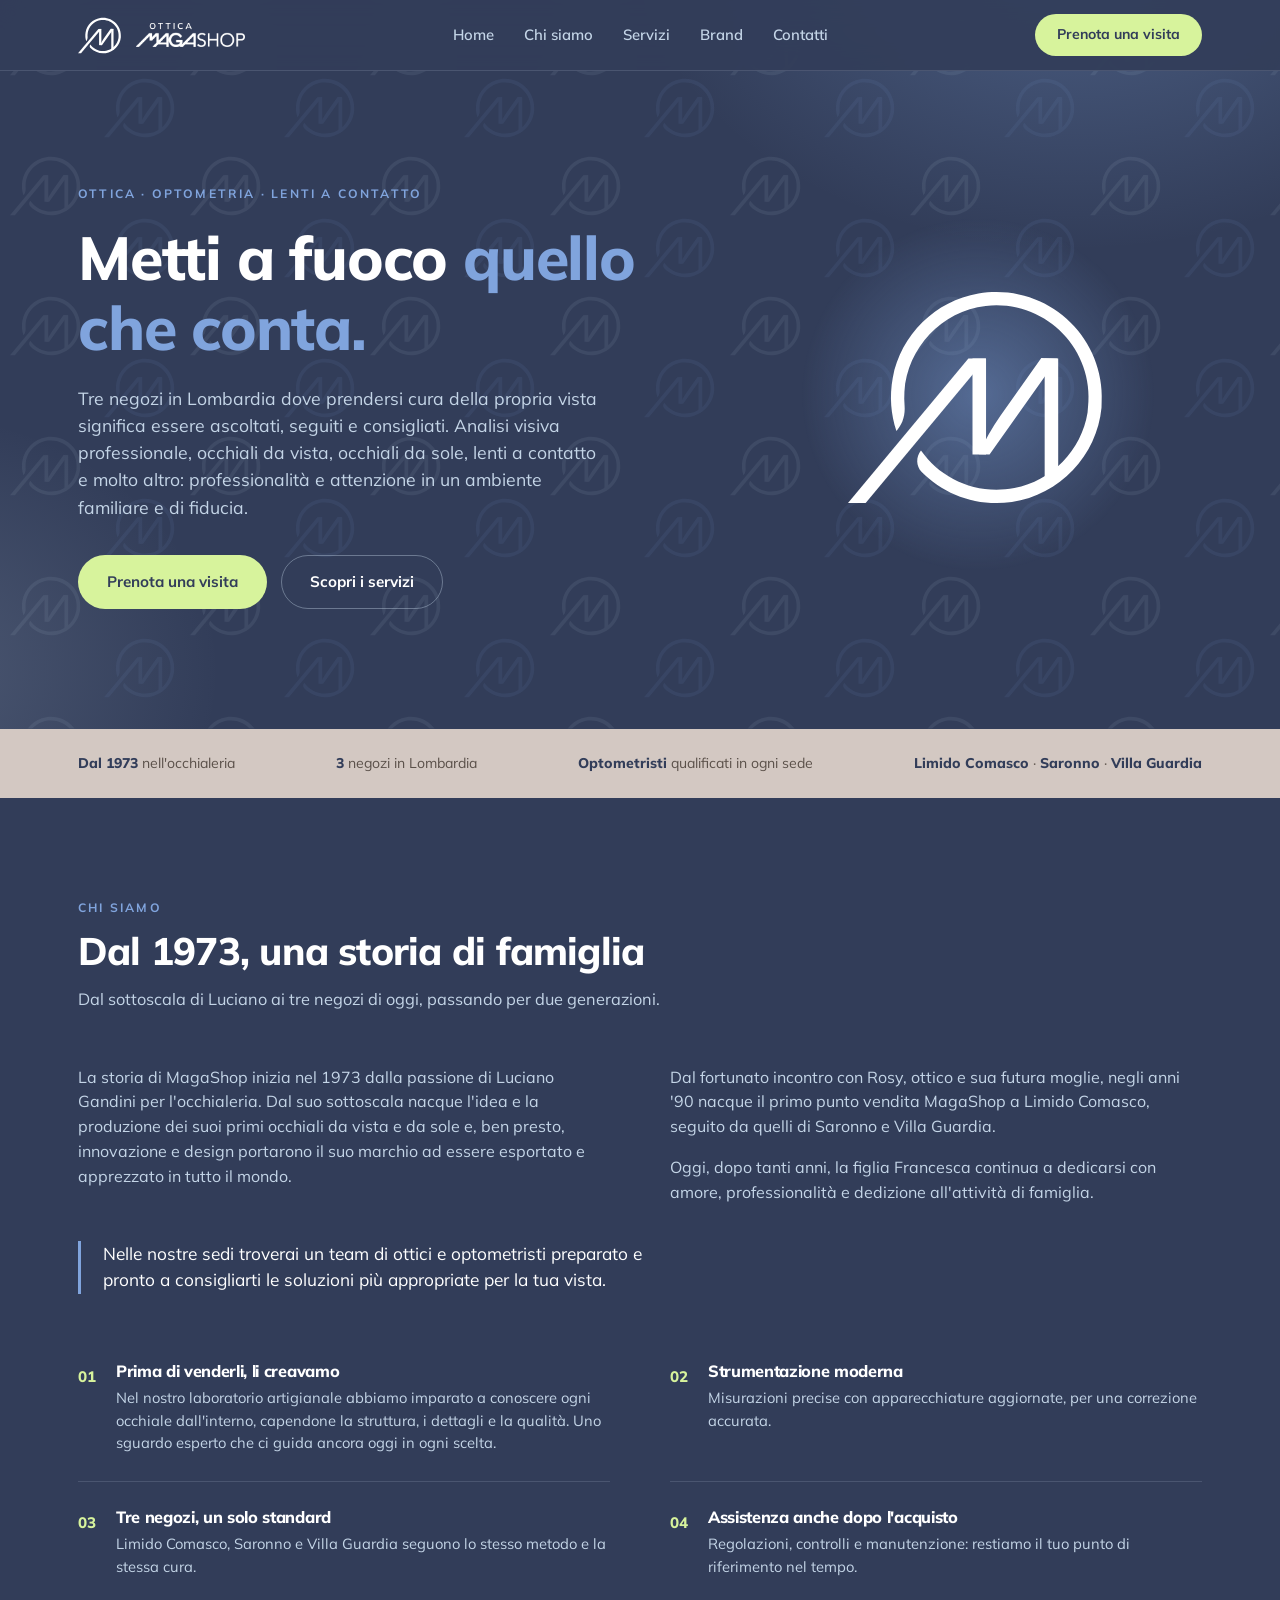
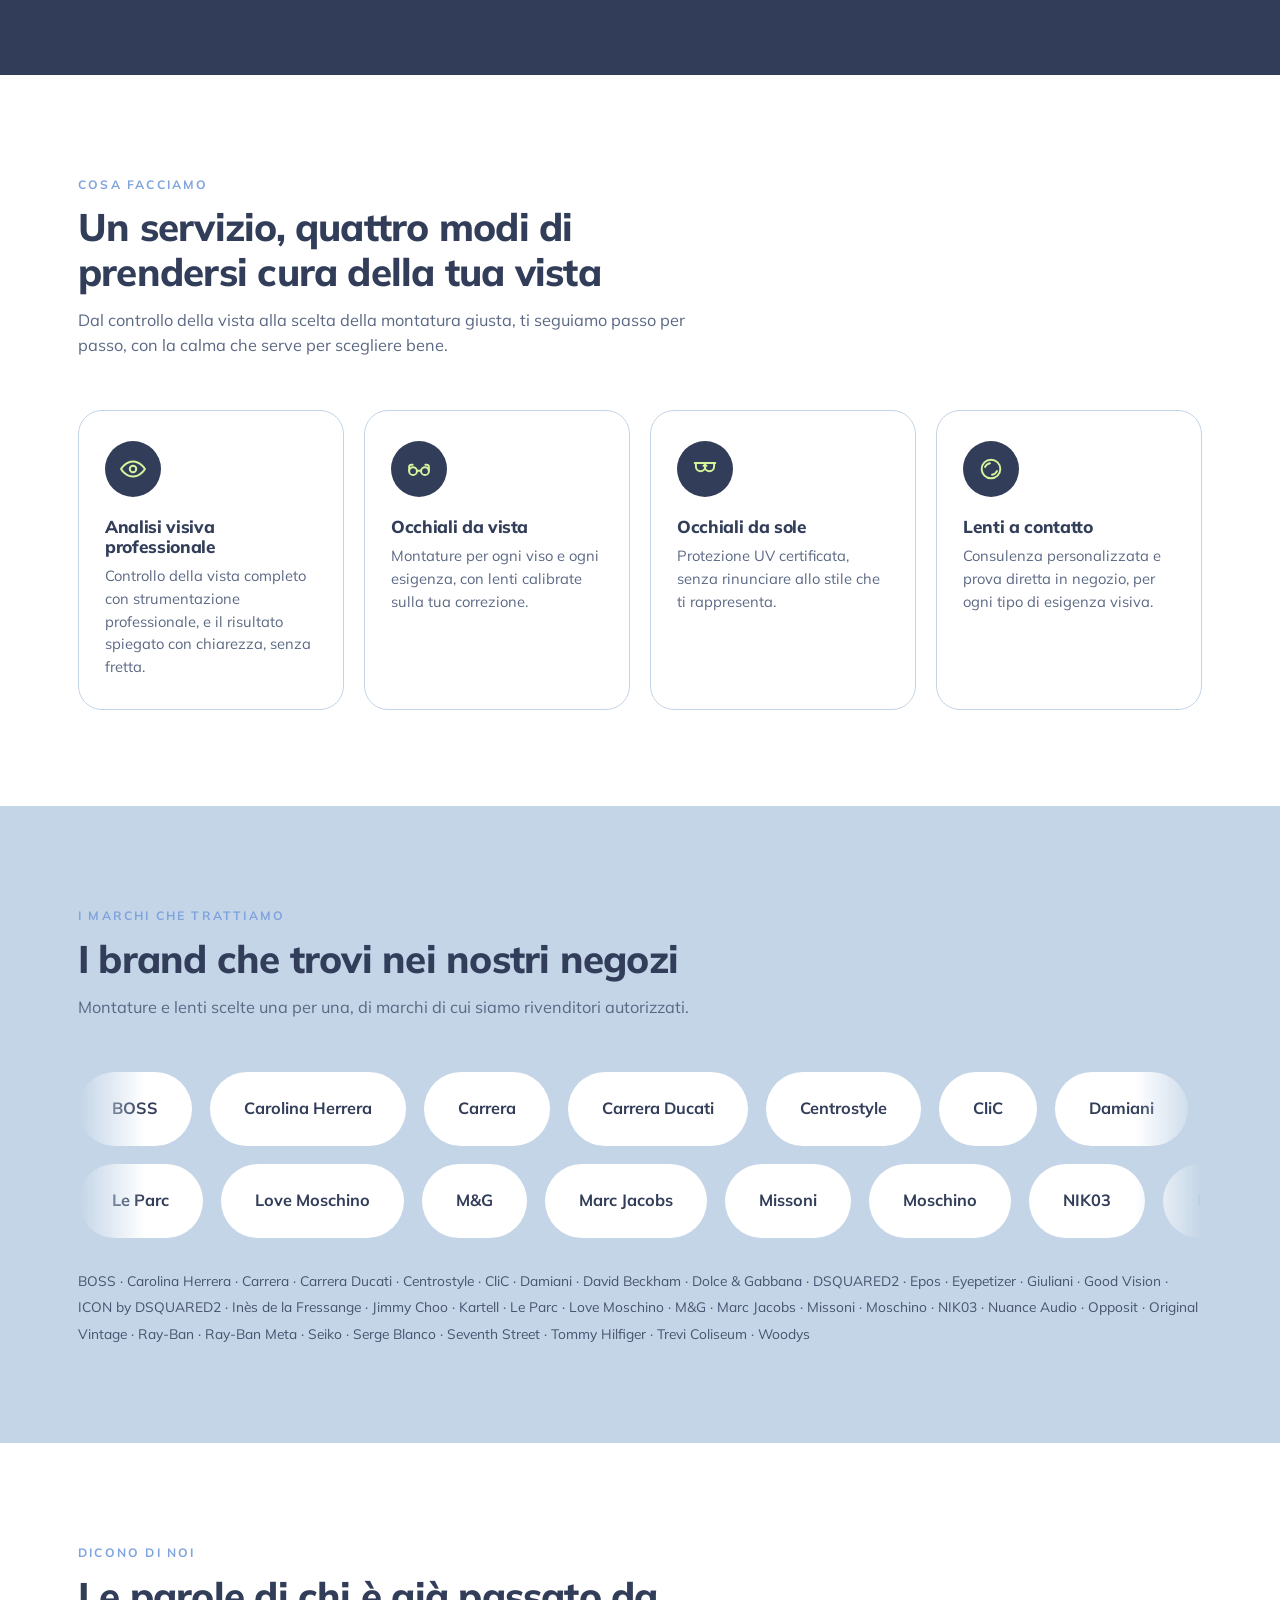
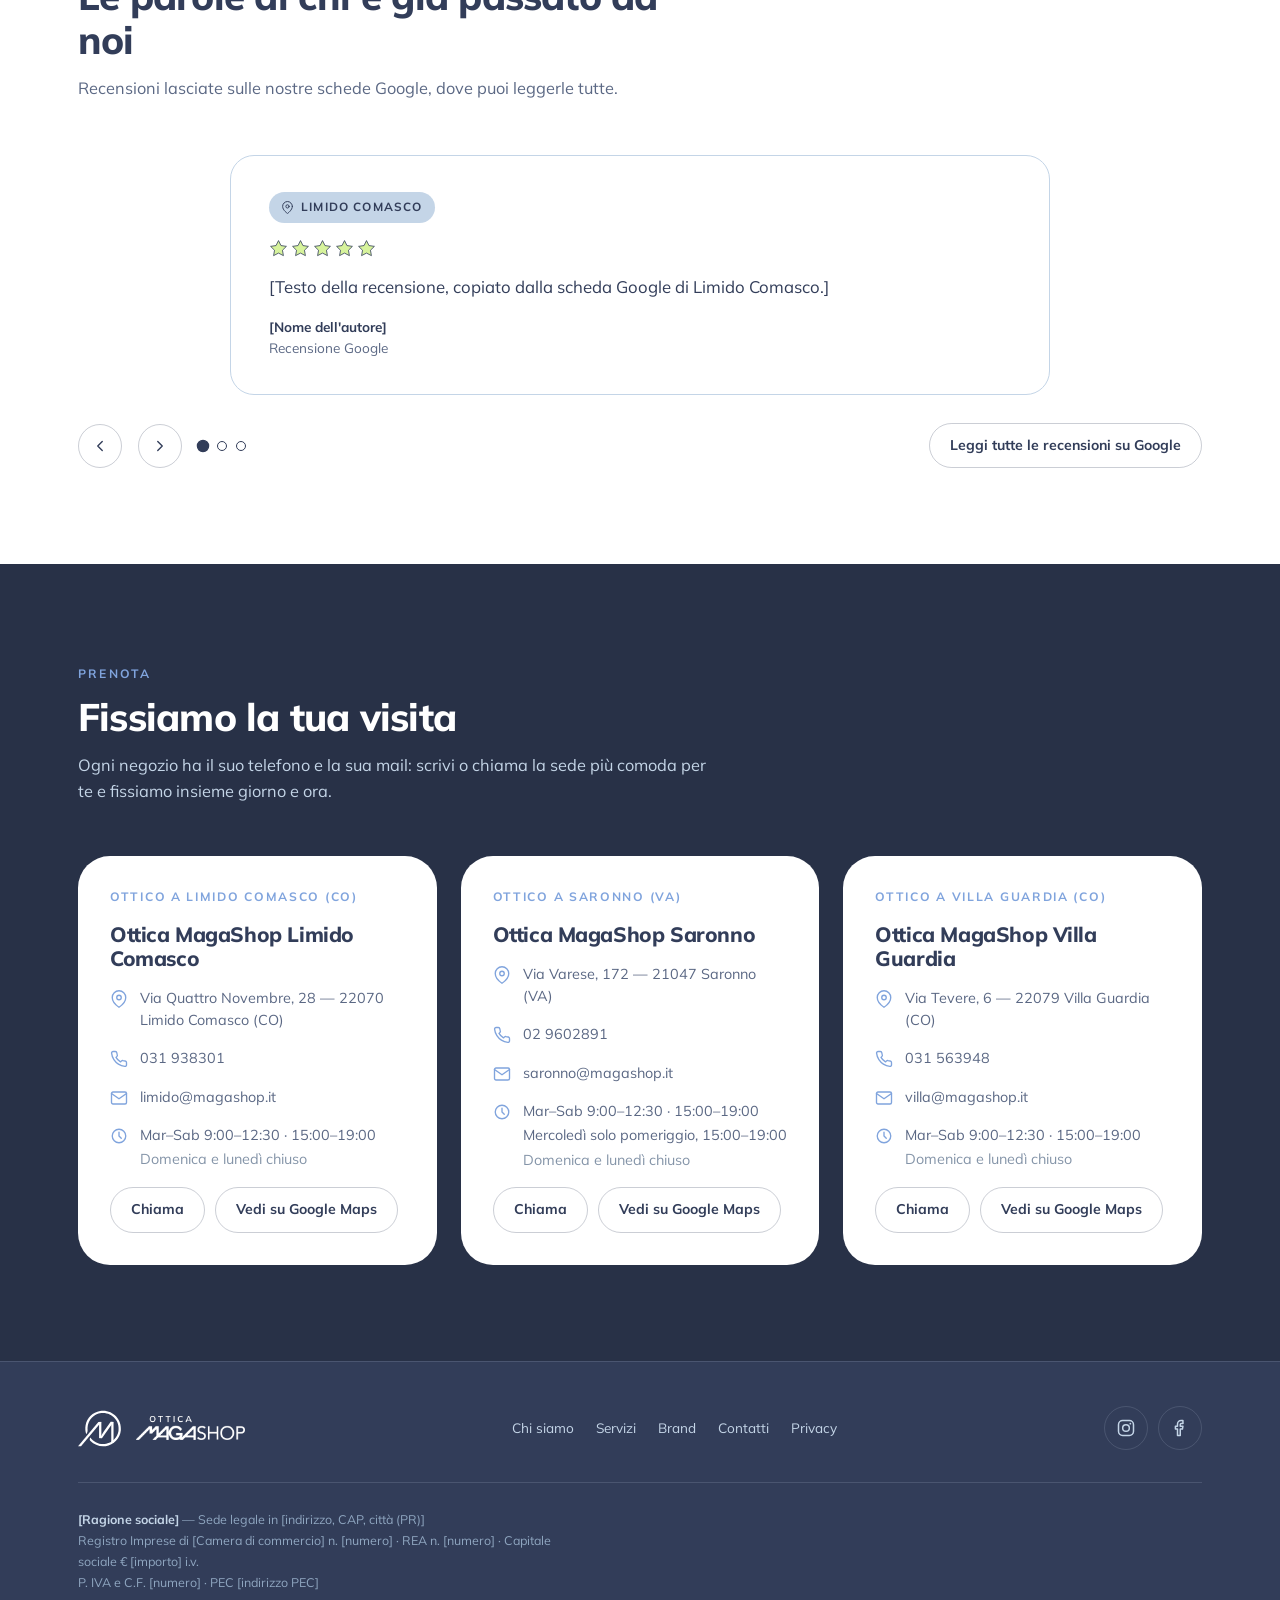
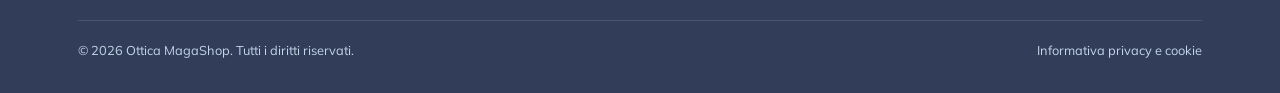
==== commit fb2327bd: "Sostituisci i segnaposto brand con un nastro dei 36 marchi I marchi trattati arrivano dal cliente: 3" ====
--- a/index.html
+++ b/index.html
@@ -186,22 +186,17 @@
         <p>Montature e lenti scelte una per una, di marchi di cui siamo rivenditori autorizzati.</p>
       </div>
 
-      <!-- LOGHI DA CLIENTE: sostituire ogni .brand-card col logo del marchio, così:
-           <div class="brand-card"><img src="assets/brands/nome-marchio.svg" alt="Nome marchio"></div>
-           File in assets/brands/, meglio SVG; se PNG, con trasparenza e a doppia risoluzione.
-           I loghi vanno lasciati nei colori originali: niente filtri, niente monocromia. -->
-      <div class="brand-grid">
-        <div class="brand-card reveal stagger"><span class="brand-placeholder">Logo 1</span></div>
-        <div class="brand-card reveal stagger"><span class="brand-placeholder">Logo 2</span></div>
-        <div class="brand-card reveal stagger"><span class="brand-placeholder">Logo 3</span></div>
-        <div class="brand-card reveal stagger"><span class="brand-placeholder">Logo 4</span></div>
-        <div class="brand-card reveal stagger"><span class="brand-placeholder">Logo 5</span></div>
-        <div class="brand-card reveal stagger"><span class="brand-placeholder">Logo 6</span></div>
-        <div class="brand-card reveal stagger"><span class="brand-placeholder">Logo 7</span></div>
-        <div class="brand-card reveal stagger"><span class="brand-placeholder">Logo 8</span></div>
-        <div class="brand-card reveal stagger"><span class="brand-placeholder">Logo 9</span></div>
-        <div class="brand-card reveal stagger"><span class="brand-placeholder">Logo 10</span></div>
-      </div>
+      <!-- Il nastro lo costruisce assets/script.js leggendo assets/brands.json.
+           Per aggiungere o togliere un marchio si tocca solo quel file. Quando arriva
+           il logo ufficiale basta aggiungere la chiave "file": l'immagine prende il
+           posto della scritta, stessa riga e stessa altezza. -->
+      <div class="nastro" data-nastro>
+        <div class="nastro-riga" data-riga></div>
+        <div class="nastro-riga" data-riga></div>
+      </div>
+      <!-- Elenco leggibile una volta sola: serve a chi usa uno screen reader e ai
+           motori di ricerca, che da un nastro in movimento non ricavano nulla. -->
+      <p class="brand-elenco" data-elenco></p>
     </div>
   </section>
 
--- a/assets/style.css
+++ b/assets/style.css
@@ -258,20 +258,56 @@
 .service-card h3{ font-size:1.08rem; margin-bottom:8px; }
 .service-card p{ font-size:0.92rem; color:var(--ink-soft); }
 
-/* ---------- BRANDS ---------- */
+/* ---------- BRAND (nastro a scorrimento) ---------- */
 .brands{ background:var(--blue-soft); }
-.brand-grid{ display:grid; grid-template-columns:repeat(5,1fr); gap:18px; }
-@media (max-width:980px){ .brand-grid{ grid-template-columns:repeat(3,1fr); } }
-@media (max-width:560px){ .brand-grid{ grid-template-columns:repeat(2,1fr); } }
-/* I loghi dei marchi vanno mostrati nei loro colori originali: niente filtri né viraggi. */
+.nastro{
+  /* Il taglio sta qui, non sul body: il nastro non deve mai far scorrere la pagina.
+     Le sfumature ai lati mascherano entrata e uscita delle voci. */
+  overflow:hidden;
+  display:flex; flex-direction:column; gap:18px;
+  -webkit-mask-image:linear-gradient(90deg, transparent, #000 6%, #000 94%, transparent);
+          mask-image:linear-gradient(90deg, transparent, #000 6%, #000 94%, transparent);
+}
+.nastro-riga{ display:flex; width:max-content; gap:18px; will-change:transform; }
+/* Due velocità diverse: le righe non scorrono all'unisono, il movimento respira. */
+.nastro-riga:nth-child(1){ animation:scorri 64s linear infinite; }
+.nastro-riga:nth-child(2){ animation:scorri 82s linear infinite; }
+/* La sequenza è ripetuta due volte: a metà corsa il fotogramma coincide con l'inizio,
+   quindi il ciclo si richiude senza stacco. */
+@keyframes scorri{ to{ transform:translateX(-50%); } }
+.nastro:hover .nastro-riga,
+.nastro:focus-within .nastro-riga{ animation-play-state:paused; }
+
 .brand-card{
-  background:var(--white); border-radius:var(--radius);
-  min-height:110px; padding:22px;
+  background:var(--white); border-radius:999px;
+  height:74px; padding:0 34px; flex-shrink:0;
   display:flex; align-items:center; justify-content:center;
-}
-.brand-card img{ max-height:46px; width:auto; object-fit:contain; }
-.brand-placeholder{
-  color:var(--ink-soft); font-size:0.9rem; font-weight:700; letter-spacing:0.04em; text-align:center;
+  color:var(--navy); font-weight:700; font-size:1.02rem; white-space:nowrap;
+}
+/* Loghi e nomi convivono sulla stessa riga: stessa altezza, nessun salto. */
+.brand-card img{ max-height:30px; width:auto; object-fit:contain; }
+
+/* 0.85 e non meno: sotto quella soglia il navy sul fondo azzurro scende sotto 4,5:1. */
+.brand-elenco{
+  margin-top:30px; color:var(--navy); opacity:0.85;
+  font-size:0.86rem; line-height:1.9;
+}
+
+@media (max-width:720px){
+  .brand-card{ height:62px; padding:0 24px; font-size:0.94rem; }
+  .nastro-riga:nth-child(1){ animation-duration:48s; }
+  .nastro-riga:nth-child(2){ animation-duration:60s; }
+}
+
+/* Niente movimento: le righe diventano una griglia che va a capo, con tutti i marchi
+   visibili. La copia duplicata viene nascosta dallo script. */
+@media (prefers-reduced-motion: reduce){
+  .nastro{ -webkit-mask-image:none; mask-image:none; }
+  /* Va ripetuto :nth-child, altrimenti le regole delle due righe restano più
+     specifiche di questa e l'animazione continua a girare. */
+  .nastro-riga:nth-child(1),
+  .nastro-riga:nth-child(2){ animation:none; }
+  .nastro-riga{ width:auto; flex-wrap:wrap; justify-content:center; }
 }
 
 /* ---------- RECENSIONI (carosello) ---------- */
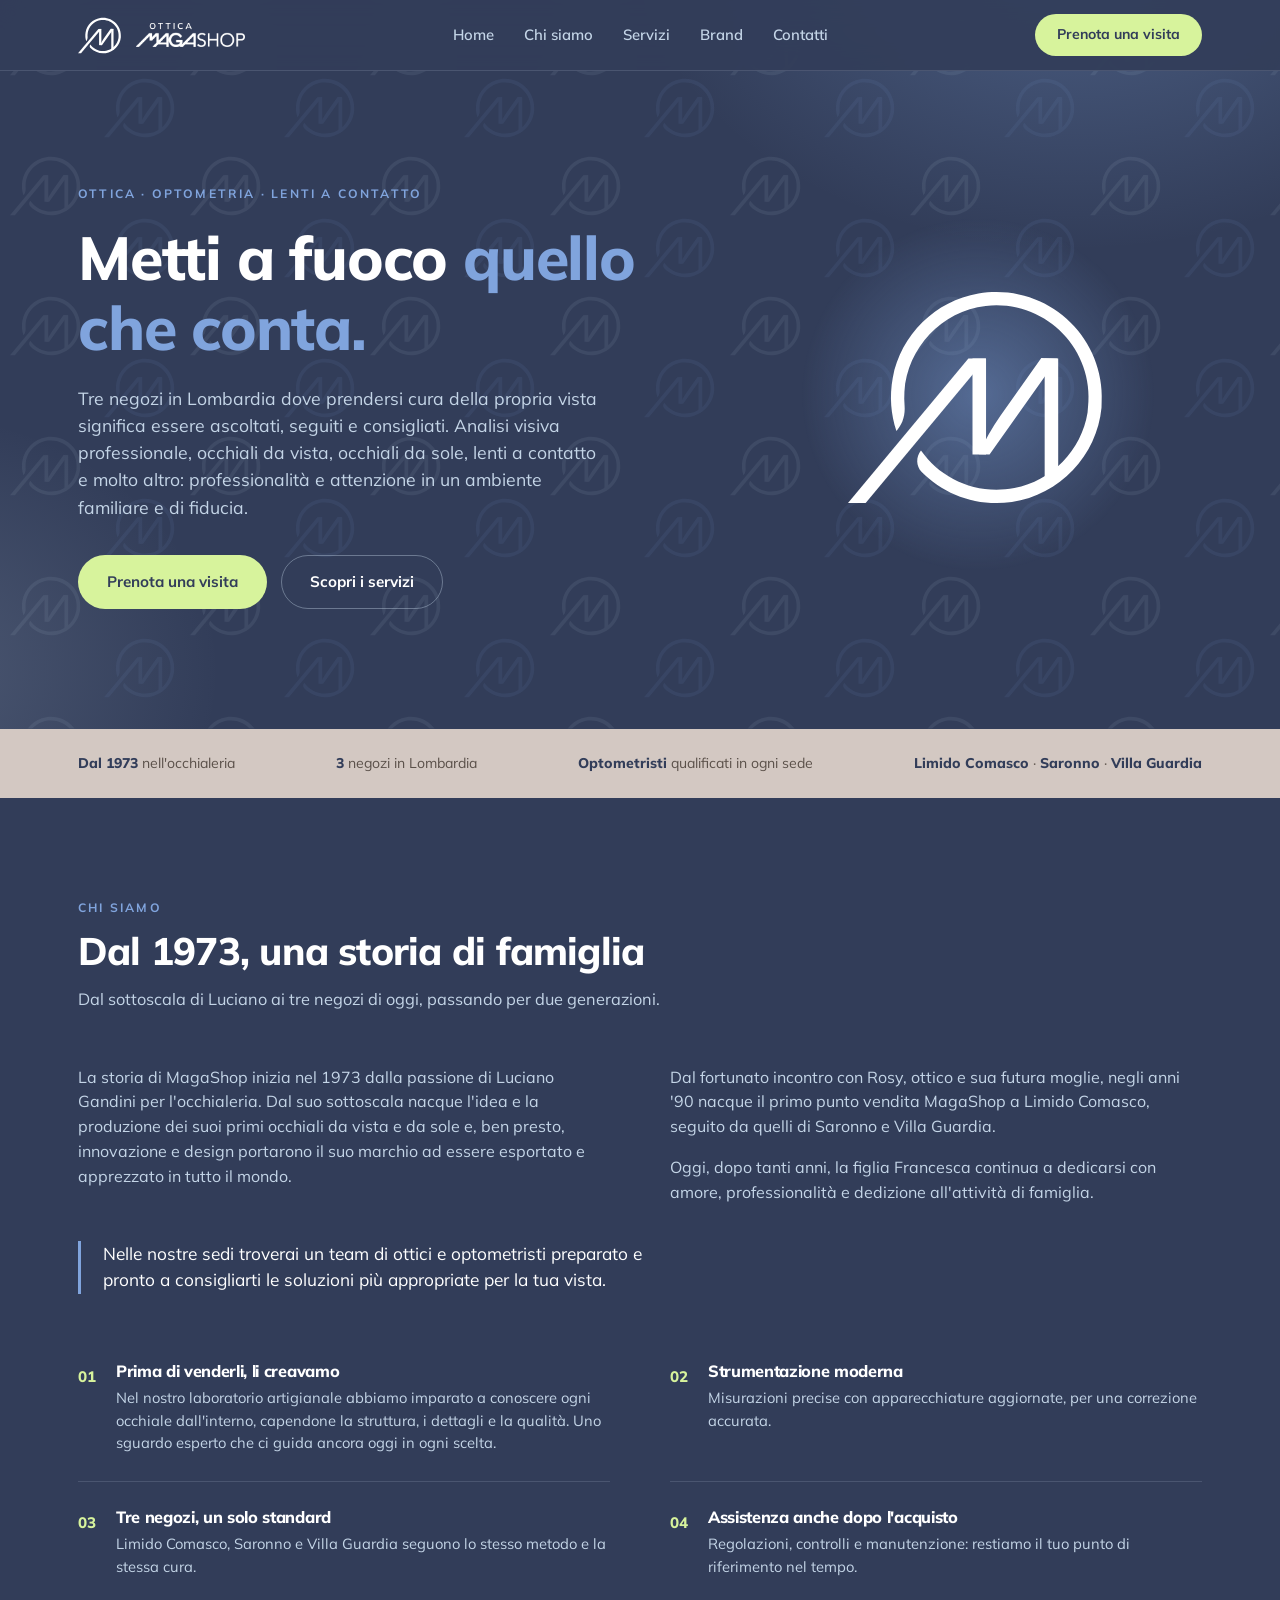
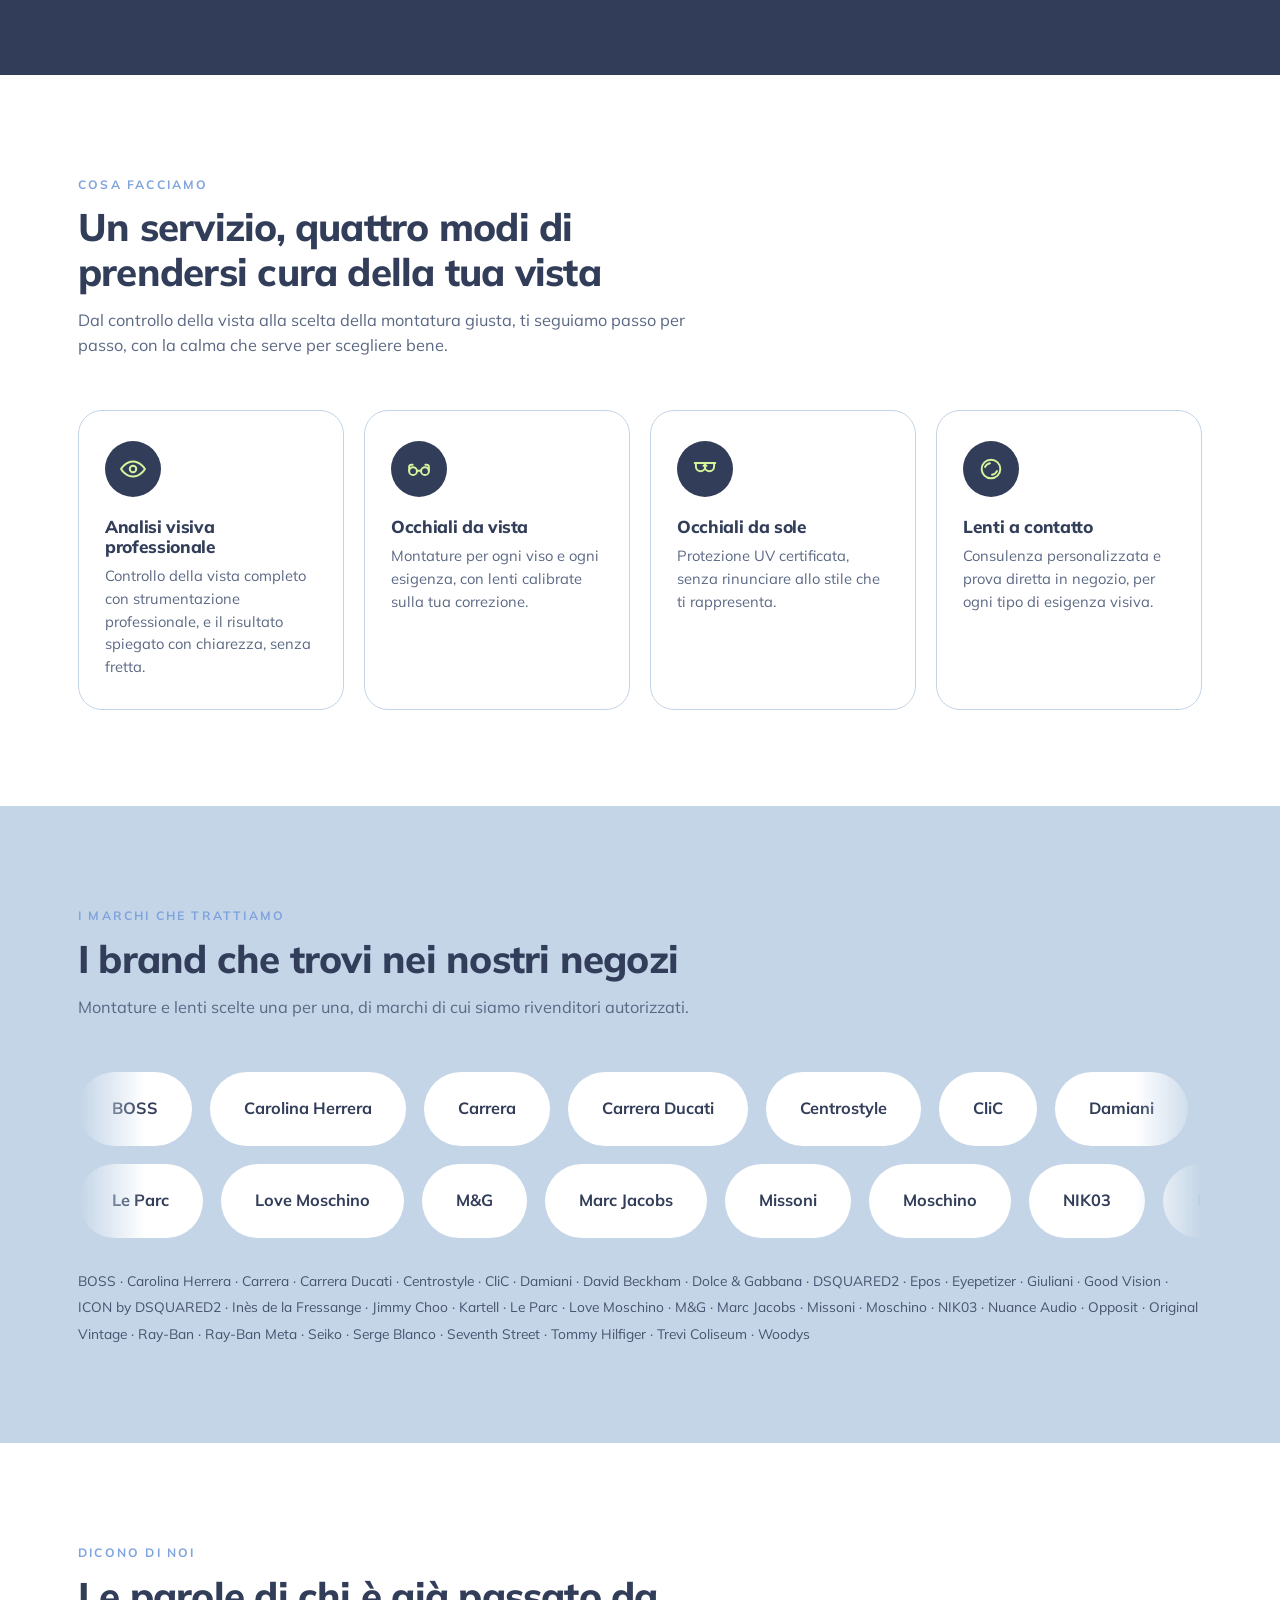
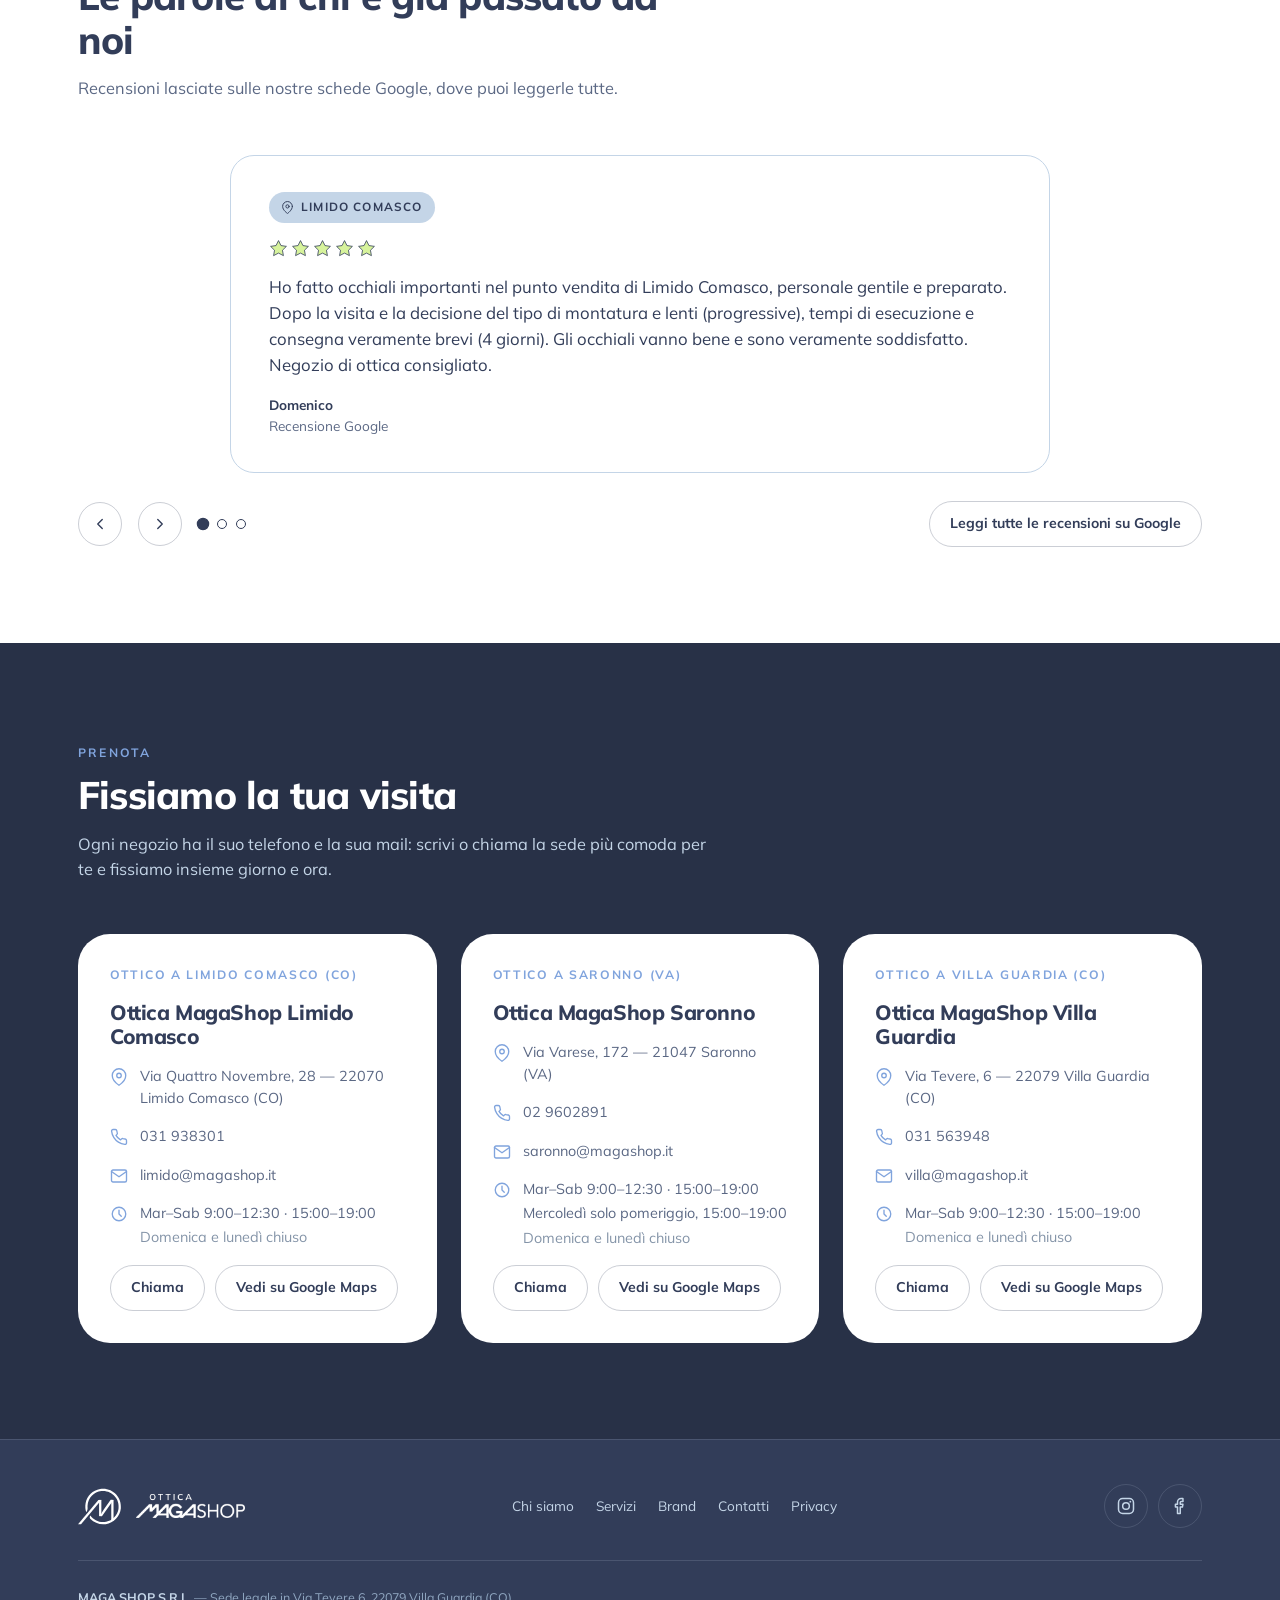
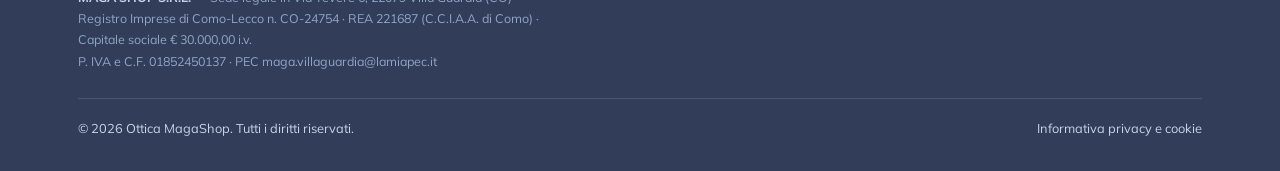
==== commit f586b5b8: "Inserisci i dati societari di MAGA SHOP S.R.L. Sostituiti i segnaposto nel footer delle due pagine e" ====
--- a/index.html
+++ b/index.html
@@ -5,7 +5,7 @@
 <meta name="viewport" content="width=device-width, initial-scale=1.0">
 <title>Ottica MagaShop — Ottico a Limido Comasco, Saronno e Villa Guardia</title>
 <meta name="description" content="Ottica dal 1973 con tre negozi in Lombardia: Limido Comasco, Saronno e Villa Guardia. Analisi visiva professionale, occhiali da vista e da sole, lenti a contatto.">
-<link rel="canonical" href="https://riccardosuardi.github.io/magashop/">
+<link rel="canonical" href="https://magashop.vercel.app/">
 <link rel="icon" href="assets/favicon.svg" type="image/svg+xml">
 <link rel="stylesheet" href="assets/style.css">
 
@@ -14,8 +14,8 @@
 <meta property="og:site_name" content="Ottica MagaShop">
 <meta property="og:title" content="Ottica MagaShop — Ottico a Limido Comasco, Saronno e Villa Guardia">
 <meta property="og:description" content="Ottica dal 1973 con tre negozi in Lombardia. Analisi visiva professionale, occhiali da vista e da sole, lenti a contatto.">
-<meta property="og:url" content="https://riccardosuardi.github.io/magashop/">
-<meta property="og:image" content="https://riccardosuardi.github.io/magashop/assets/og-image.png">
+<meta property="og:url" content="https://magashop.vercel.app/">
+<meta property="og:image" content="https://magashop.vercel.app/assets/og-image.png">
 <meta property="og:image:width" content="1200">
 <meta property="og:image:height" content="630">
 <meta name="twitter:card" content="summary_large_image">
@@ -361,10 +361,10 @@
          Finché restano segnaposto, la riga di avviso qui sotto va lasciata. -->
     <div class="foot-legale">
       <p class="foot-dati">
-        <strong>[Ragione sociale]</strong> — Sede legale in [indirizzo, CAP, città (PR)]<br>
-        Registro Imprese di [Camera di commercio] n. [numero] · REA n. [numero] ·
-        Capitale sociale € [importo] i.v.<br>
-        P. IVA e C.F. [numero] · PEC [indirizzo PEC]
+        <strong>MAGA SHOP S.R.L.</strong> — Sede legale in Via Tevere 6, 22079 Villa Guardia (CO)<br>
+        Registro Imprese di Como-Lecco n. CO-24754 · REA 221687 (C.C.I.A.A. di Como) ·
+        Capitale sociale € 30.000,00 i.v.<br>
+        P. IVA e C.F. 01852450137 · PEC <a href="mailto:maga.villaguardia@lamiapec.it">maga.villaguardia@lamiapec.it</a>
       </p>
       <!-- LOGHI DA CLIENTE: file ufficiali, non ricostruzioni.
            Attività storiche: chiarire se è il riconoscimento di Regione Lombardia
@@ -392,8 +392,8 @@
     {
       "@type": "Optician",
       "name": "Ottica MagaShop Limido Comasco",
-      "url": "https://riccardosuardi.github.io/magashop/",
-      "image": "https://riccardosuardi.github.io/magashop/assets/og-image.png",
+      "url": "https://magashop.vercel.app/",
+      "image": "https://magashop.vercel.app/assets/og-image.png",
       "foundingDate": "1973",
       "sameAs": [
         "https://www.instagram.com/otticamagashop/",
@@ -418,8 +418,8 @@
     {
       "@type": "Optician",
       "name": "Ottica MagaShop Saronno",
-      "url": "https://riccardosuardi.github.io/magashop/",
-      "image": "https://riccardosuardi.github.io/magashop/assets/og-image.png",
+      "url": "https://magashop.vercel.app/",
+      "image": "https://magashop.vercel.app/assets/og-image.png",
       "foundingDate": "1973",
       "sameAs": [
         "https://www.instagram.com/otticamagashop/",
@@ -444,8 +444,8 @@
     {
       "@type": "Optician",
       "name": "Ottica MagaShop Villa Guardia",
-      "url": "https://riccardosuardi.github.io/magashop/",
-      "image": "https://riccardosuardi.github.io/magashop/assets/og-image.png",
+      "url": "https://magashop.vercel.app/",
+      "image": "https://magashop.vercel.app/assets/og-image.png",
       "foundingDate": "1973",
       "sameAs": [
         "https://www.instagram.com/otticamagashop/",
--- a/assets/style.css
+++ b/assets/style.css
@@ -204,6 +204,11 @@
 .trust-strip{ background:var(--sand); color:var(--navy); padding:24px 0; }
 .trust-strip .wrap{ display:flex; flex-wrap:wrap; gap:28px; justify-content:space-between; font-size:0.88rem; color:#5A5049; }
 .trust-strip strong{ color:var(--navy); font-weight:800; }
+/* Da telefono una voce per riga: in orizzontale due ci stanno a stento e
+   lo space-between le allontana lasciando un vuoto in mezzo. */
+@media (max-width:720px){
+  .trust-strip .wrap{ flex-direction:column; gap:10px; }
+}
 
 /* ---------- INTESTAZIONI DI SEZIONE ---------- */
 .section-head{ max-width:640px; margin-bottom:52px; }
@@ -422,10 +427,6 @@
 .page ul{ margin:12px 0 0 20px; display:flex; flex-direction:column; gap:8px; }
 .page ul + p{ margin-top:14px; }
 .page a{ color:var(--navy); text-decoration:underline; text-underline-offset:3px; }
-.page .todo{
-  background:#FFF6E5; border:1px solid #E8CF9C; border-radius:14px;
-  padding:16px 18px; margin:16px 0; font-size:0.9rem; color:#6B5320;
-}
 
 /* ---------- ANIMAZIONE ALLO SCORRIMENTO ---------- */
 .reveal{ opacity:0; transform:translateY(18px); transition:opacity .7s ease, transform .7s ease; }
